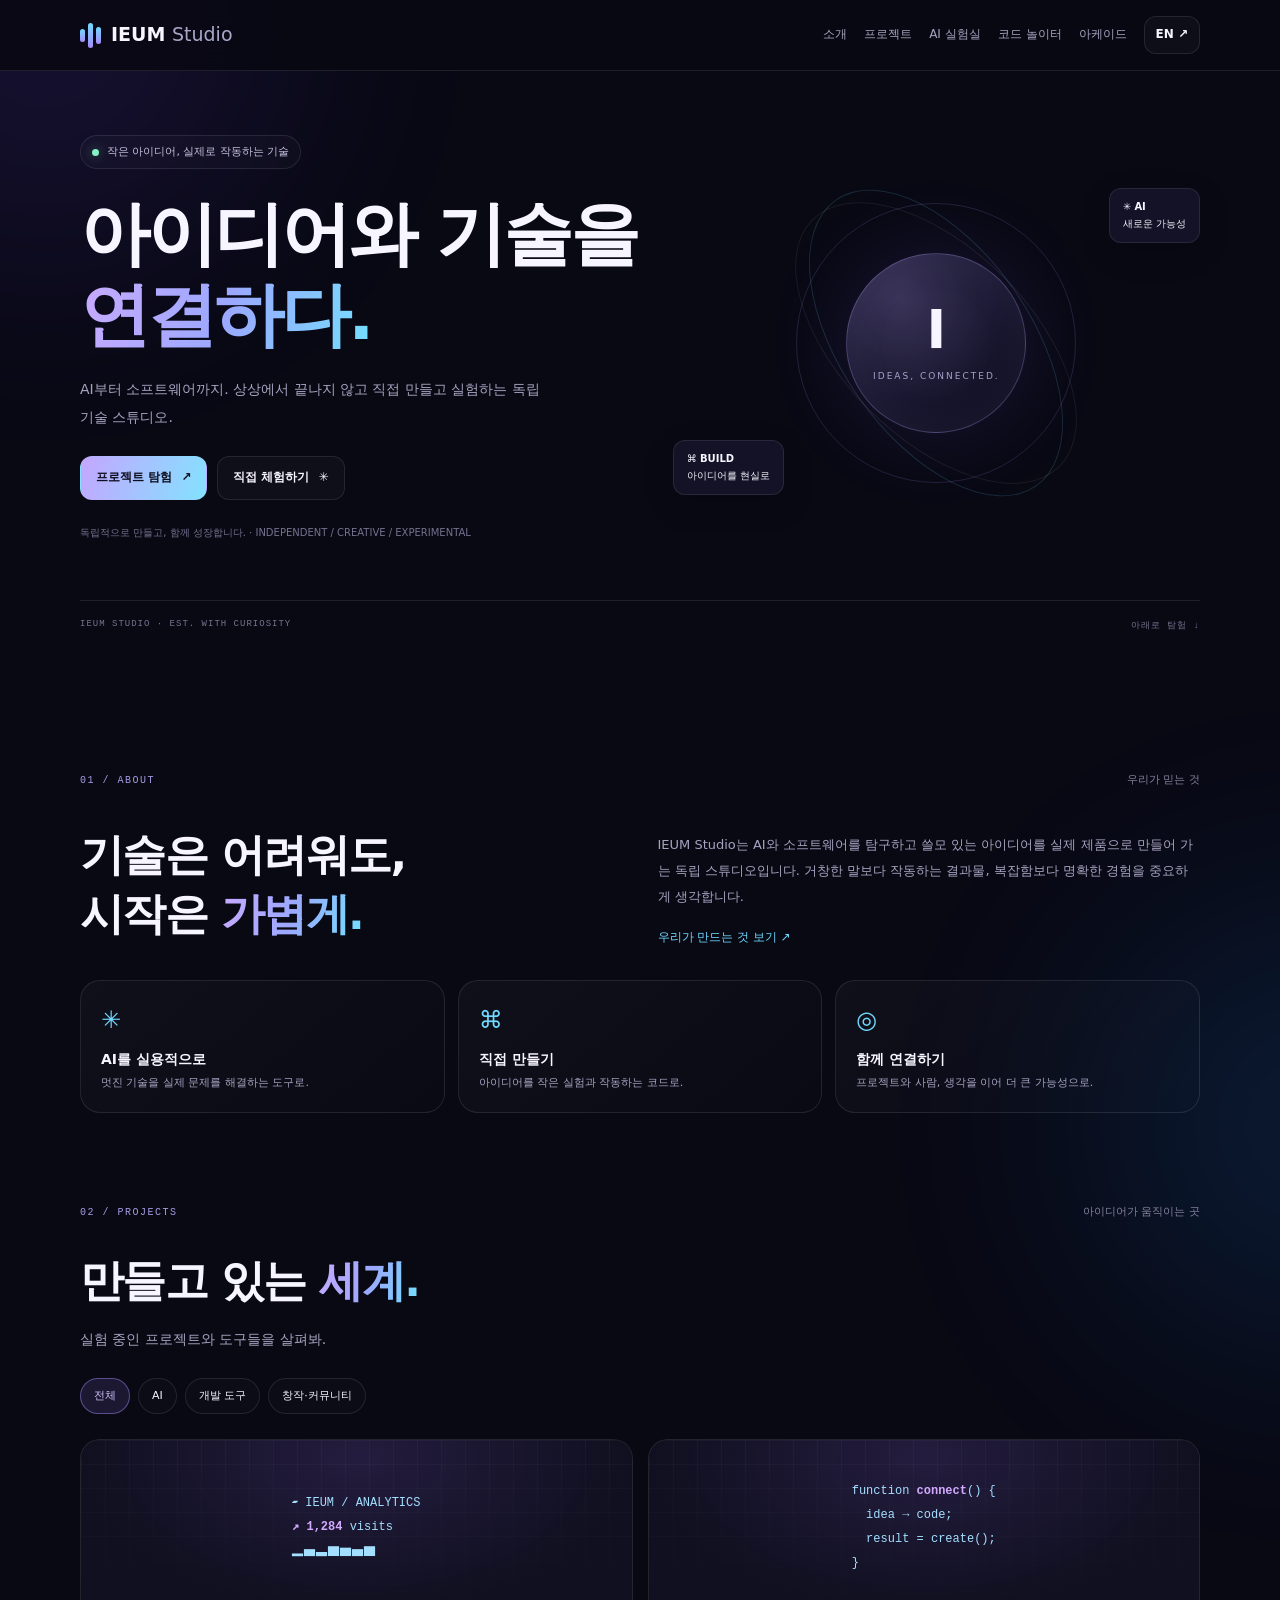
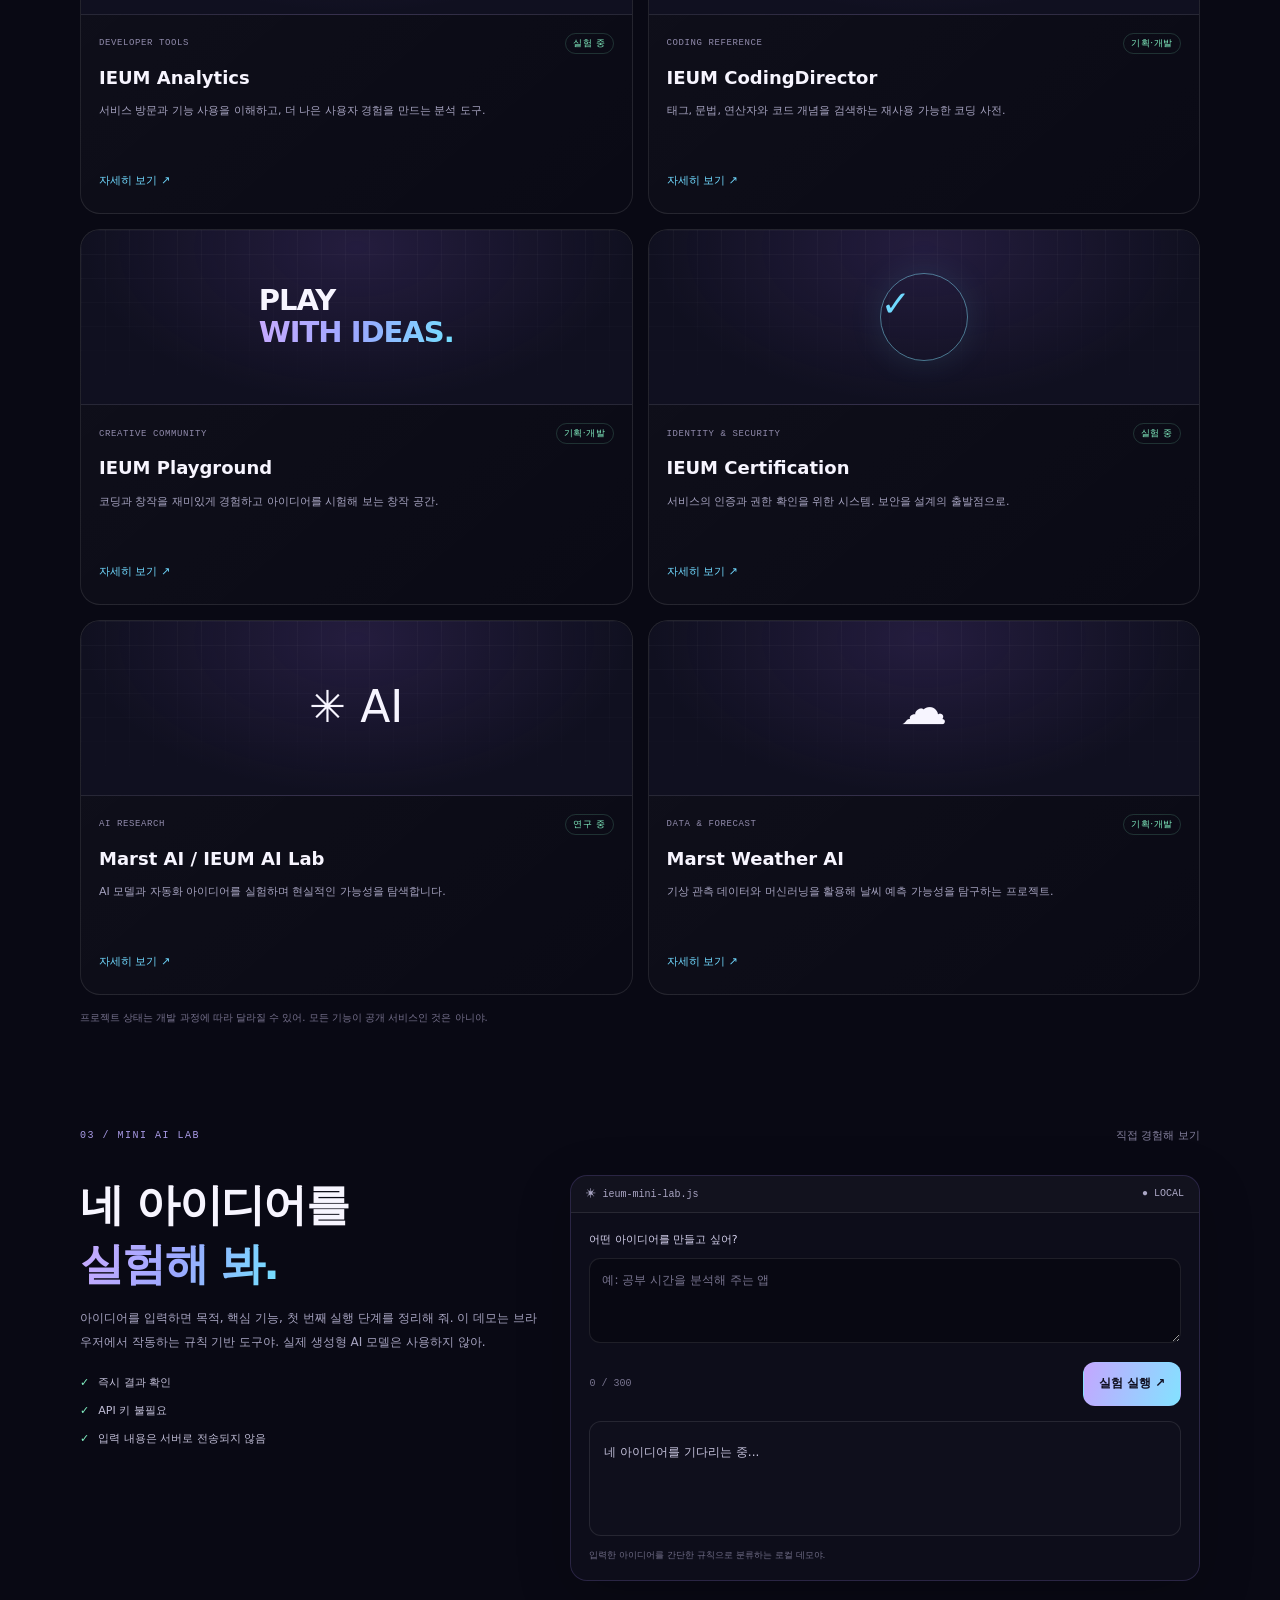
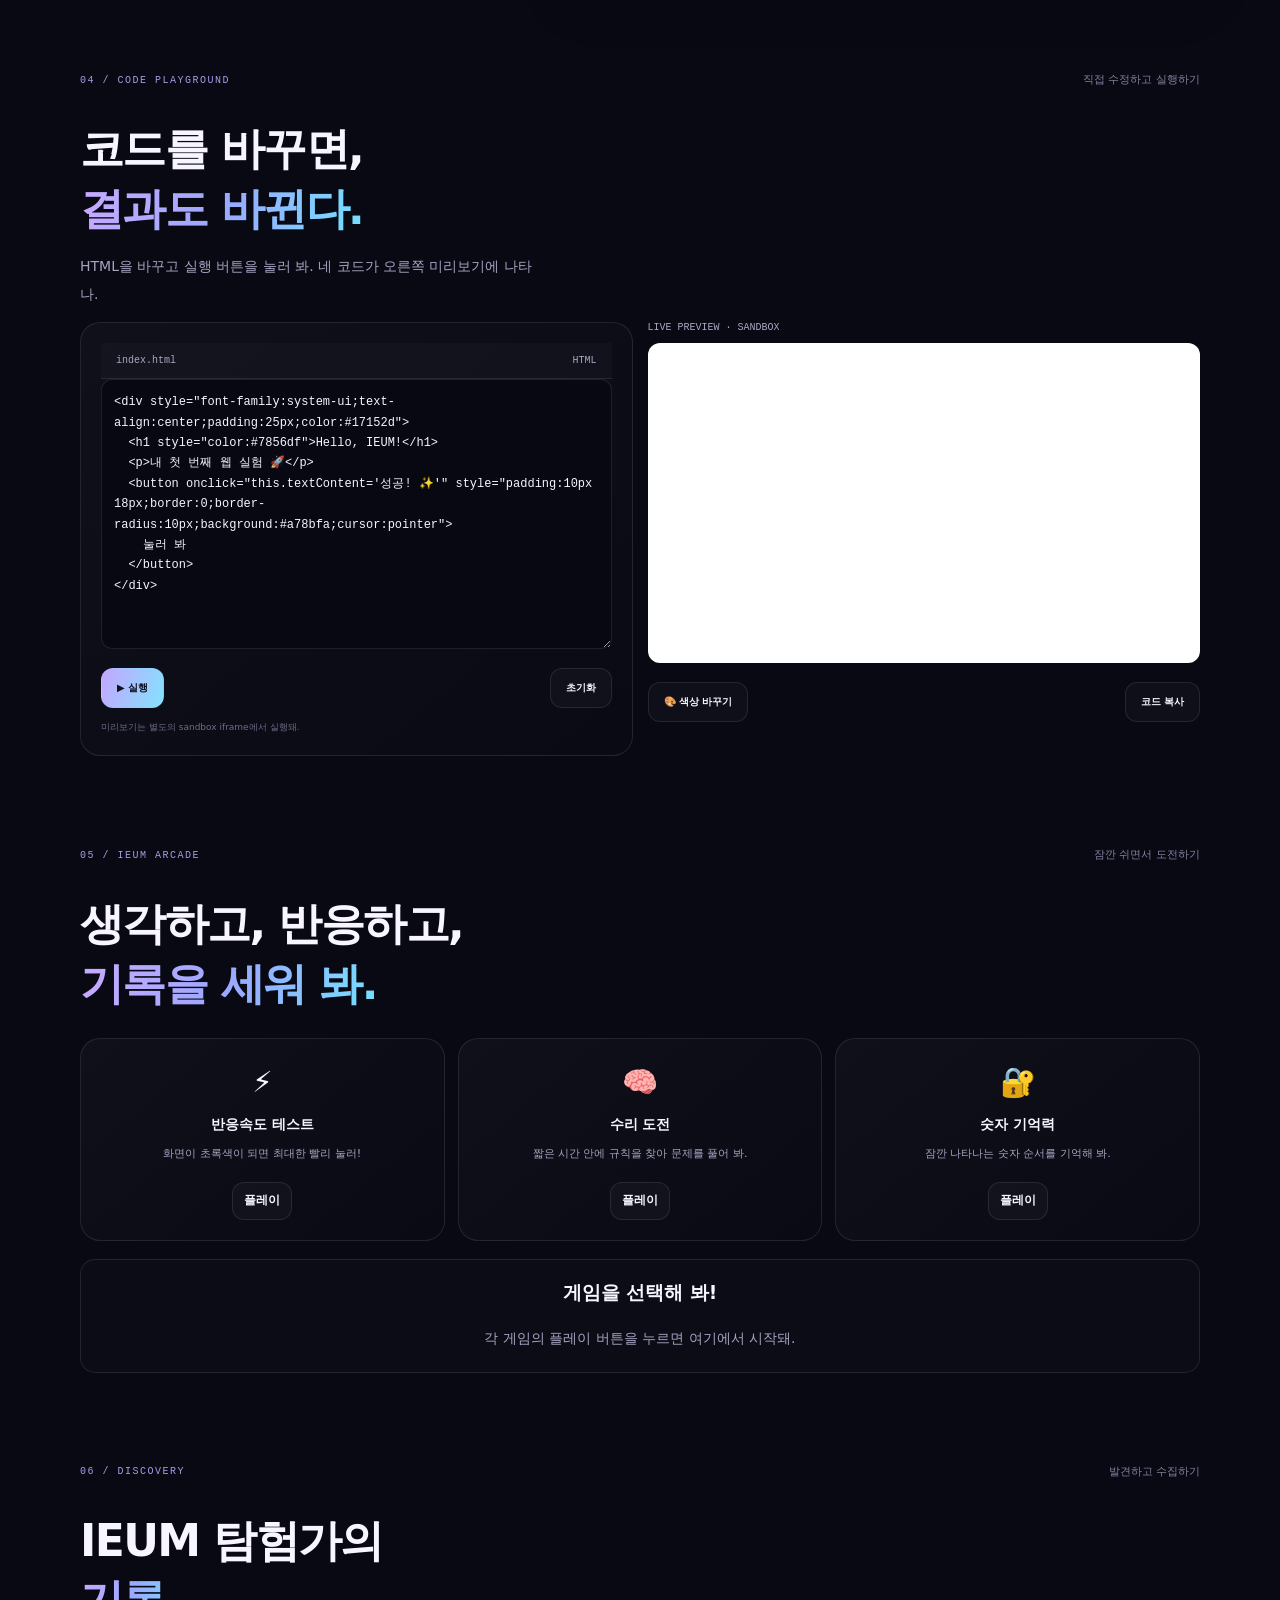
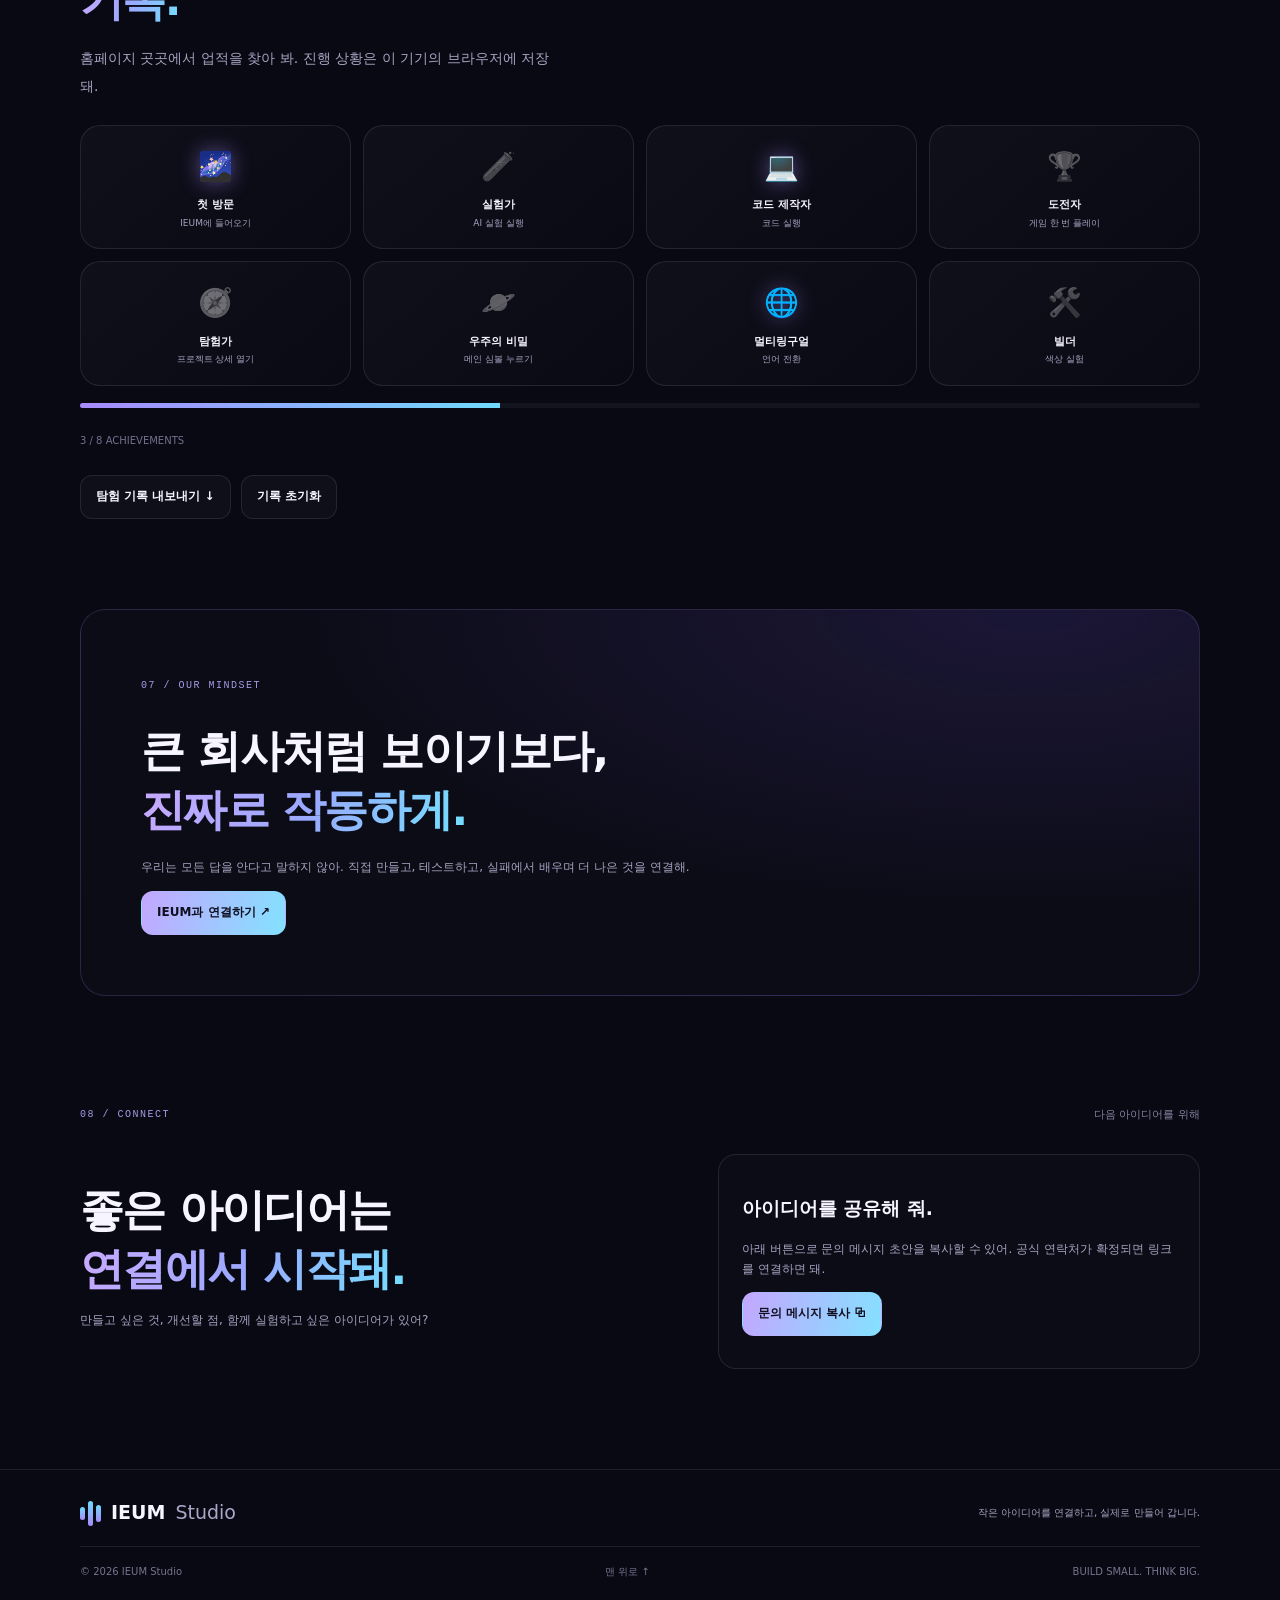
==== index.html @ c69c10d9 "Update greeting from 'Hello' to 'Goodbye'" ====
<!DOCTYPE html>
<html lang="ko">
<head>
<meta charset="UTF-8">
<meta name="viewport" content="width=device-width, initial-scale=1">
<meta name="theme-color" content="#090914">
<meta name="description" content="IEUM Studio — Ideas, Connected. AI, code, experiments and play.">
<title>IEUM Studio — Ideas, Connected.</title>
<style>
:root {
  --bg: #090914;
  --panel: #111122;
  --panel2: #17172b;
  --line: #ffffff18;
  --text: #f7f5ff;
  --muted: #a6a3c0;
  --purple: #a78bfa;
  --blue: #70d9ff;
  --green: #83f2c4;
  --radius: 20px;
}
* { box-sizing: border-box; }
html { scroll-behavior: smooth; scroll-padding-top: 90px; }
body {
  margin: 0; background: var(--bg); color: var(--text);
  font-family: system-ui, -apple-system, "Segoe UI", sans-serif;
  line-height: 1.65; overflow-x: hidden;
}
button, input, textarea, select { font: inherit; }
button, a { -webkit-tap-highlight-color: transparent; }
button { color: inherit; }
a { color: inherit; text-decoration: none; }
button:focus-visible, a:focus-visible, input:focus-visible,
textarea:focus-visible, select:focus-visible {
  outline: 2px solid var(--blue); outline-offset: 3px;
}
::selection { background: #a78bfa66; }
button:disabled { opacity: .5; cursor: not-allowed; }
button, .clickable { cursor: pointer; }
.bg-glow {
  position: fixed; z-index: -2; width: 450px; height: 450px;
  border-radius: 50%; filter: blur(120px); opacity: .13;
  pointer-events: none;
}
.glow-a { top: -200px; left: -180px; background: #7447ff; }
.glow-b { top: 900px; right: -260px; background: #168cff; }
.wrap { width: min(1120px, calc(100% - 36px)); margin: auto; }
header {
  position: sticky; top: 0; z-index: 50;
  background: #090914eF; backdrop-filter: blur(18px);
  border-bottom: 1px solid var(--line);
}
.nav {
  min-height: 70px; display: flex; align-items: center;
  justify-content: space-between; gap: 15px;
}
.brand { display: flex; align-items: center; gap: 10px; font-weight: 850; font-size: 19px; }
.brand em { color: #aaa6c8; font-style: normal; font-weight: 500; }
.logo {
  display: flex; align-items: center; gap: 3px; height: 26px;
}
.logo i {
  display: block; width: 5px; border-radius: 9px;
  background: linear-gradient(var(--blue), var(--purple));
}
.logo i:nth-child(1) { height: 13px; }
.logo i:nth-child(2) { height: 25px; }
.logo i:nth-child(3) { height: 17px; }
.navlinks { display: flex; align-items: center; gap: 17px; }
.navlinks a { color: var(--muted); font-size: 12px; }
.navlinks a:hover { color: var(--blue); }
.btn {
  display: inline-flex; align-items: center; justify-content: center;
  gap: 9px; border: 1px solid var(--line); border-radius: 12px;
  padding: 11px 15px; background: #ffffff07; color: var(--text);
  font-size: 12px; font-weight: 750; transition: .2s;
}
.btn:hover { transform: translateY(-2px); border-color: #a78bfa77; }
.btn.primary {
  color: #100f20; background: linear-gradient(110deg, #c4a6ff, #83e2ff);
  border-color: transparent;
}
.btn.small { padding: 8px 11px; }
#langBtn { white-space: nowrap; }
.menu-btn { display: none; }
.hero {
  min-height: 610px; display: grid;
  grid-template-columns: 1.05fr .95fr; align-items: center;
  gap: 10px; padding-top: 45px; padding-bottom: 30px;
}
.pill {
  display: inline-flex; align-items: center; gap: 8px;
  border: 1px solid var(--line); background: #ffffff05;
  padding: 7px 11px; border-radius: 99px;
  color: #c5c1df; font-size: 11px;
}
.dot { width: 7px; height: 7px; background: var(--green); border-radius: 50%; box-shadow: 0 0 12px #83f2c477; }
h1 { font-size: clamp(40px, 6vw, 70px); line-height: 1.15; letter-spacing: -3px; margin: 25px 0 20px; }
.grad {
  background: linear-gradient(105deg, #c8aaff, #9ba8ff, #73e0ff);
  color: #bca5ff; -webkit-background-clip: text;
  background-clip: text; -webkit-text-fill-color: transparent;
}
.sub { color: var(--muted); font-size: 14px; line-height: 2; max-width: 470px; }
.actions { display: flex; flex-wrap: wrap; gap: 10px; margin-top: 25px; }
.tiny { color: #74718f; font-size: 10px; margin-top: 25px; }
.universe { height: 400px; position: relative; display: grid; place-items: center; }
.orbit {
  position: absolute; width: 280px; height: 280px;
  border: 1px solid #a78bfa2c; border-radius: 50%;
  animation: spin 25s linear infinite;
}
.orbit.o2 { width: 350px; height: 190px; transform: rotate(55deg); border-color: #70d9ff29; animation-duration: 32s; }
.orbit.o3 { width: 190px; height: 350px; transform: rotate(-45deg); border-color: #ffffff13; animation-duration: 38s; }
.core {
  position: relative; display: grid; place-items: center; text-align: center;
  width: 180px; height: 180px; border-radius: 50%;
  border: 1px solid #b6a1ff4d;
  background: radial-gradient(circle at 30% 25%, #b39cff4b, #16152c 60%, #090914);
  box-shadow: 0 0 85px #8d69ff21, inset 0 0 40px #b9a8ff15;
  animation: float 5s ease-in-out infinite; cursor: pointer;
}
.core strong { display: block; font-size: 53px; line-height: 1.15; }
.core small { color: #a8a2ca; font-size: 9px; letter-spacing: 2px; }
.float {
  position: absolute; padding: 10px 13px; background: #151429e8;
  border: 1px solid var(--line); border-radius: 12px;
  box-shadow: 0 10px 30px #0003; font-size: 10px;
}
.f1 { top: 45px; right: 0; }
.f2 { bottom: 48px; left: 0; }
.hero-foot {
  grid-column: 1/-1; display: flex; justify-content: space-between;
  gap: 12px; border-top: 1px solid var(--line); padding-top: 18px;
  color: #77738f; font: 9px monospace; letter-spacing: 1px;
}
section { padding-top: 90px; }
.section-head {
  display: flex; justify-content: space-between; gap: 15px;
  align-items: center; margin-bottom: 30px;
}
.index { font: 10px monospace; letter-spacing: 1.5px; color: #a89ae5; }
.kicker { color: #85819f; font-size: 11px; }
h2 { font-size: clamp(29px, 4vw, 44px); line-height: 1.35; letter-spacing: -1.6px; margin: 0; }
h3 { line-height: 1.35; }
.about-grid { display: grid; grid-template-columns: 1fr 1fr; gap: 35px; align-items: center; }
.about-grid p { color: var(--muted); font-size: 13px; line-height: 2; }
.principles { display: grid; grid-template-columns: repeat(3,1fr); gap: 13px; margin-top: 30px; }
.card {
  border: 1px solid var(--line); border-radius: var(--radius);
  background: linear-gradient(140deg, #ffffff08, #ffffff02);
  padding: 20px; min-width: 0;
}
.card:hover { border-color: #a78bfa42; }
.principle .symbol { font-size: 24px; color: var(--blue); }
.principle h3 { font-size: 14px; margin: 10px 0 5px; }
.principle p { color: var(--muted); font-size: 11px; margin: 0; }
.filterbar { display: flex; flex-wrap: wrap; gap: 8px; margin: 25px 0; }
.filter {
  border: 1px solid var(--line); background: #ffffff04;
  border-radius: 99px; padding: 8px 13px; font-size: 11px;
}
.filter.active { background: #a78bfa20; border-color: #a78bfa75; color: #d2c4ff; }
.projects { display: grid; grid-template-columns: repeat(2, minmax(0,1fr)); gap: 15px; }
.project { overflow: hidden; padding: 0; }
.art {
  height: 175px; position: relative; overflow: hidden;
  display: grid; place-items: center;
  background: radial-gradient(ellipse at 50% 10%, #6746a53a, transparent 70%), #101020;
  border-bottom: 1px solid var(--line);
}
.art::before {
  content: ""; position: absolute; inset: 0;
  background-image: linear-gradient(#ffffff08 1px, transparent 1px), linear-gradient(90deg, #ffffff08 1px, transparent 1px);
  background-size: 24px 24px; mask-image: linear-gradient(to bottom, black, transparent);
}
.art-icon { font-size: 65px; position: relative; color: #c7b4ff; text-shadow: 0 0 35px #a78bfa77; }
.art-code { font: 12px monospace; line-height: 2; color: #a4dfff; position: relative; }
.art-code b { color: #d2aaff; }
.art-play { font-size: 29px; font-weight: 900; line-height: 1.1; letter-spacing: -1px; }
.art-cert { width: 88px; height: 88px; border: 1px solid #85e7ff7a; border-radius: 50%; box-shadow: 0 0 35px #70d9ff1c; }
.art-cert span { font-size: 36px; color: var(--blue); }
.art-ai { font-size: 44px; }
.art-weather { font-size: 47px; }
.project-info { padding: 18px; }
.project-meta { display: flex; align-items: center; justify-content: space-between; gap: 8px; color: #918bac; font: 9px monospace; letter-spacing: .6px; }
.status { color: var(--green); border: 1px solid #83f2c42b; border-radius: 99px; padding: 3px 7px; font: 9px system-ui; white-space: nowrap; }
.project h3 { margin: 12px 0 7px; font-size: 18px; }
.project p { min-height: 54px; color: var(--muted); font-size: 11px; line-height: 1.9; }
.project button { border: 0; background: none; padding: 5px 0; color: var(--blue); font-size: 11px; }
.disclaimer { color: #76718d; font-size: 10px; margin-top: 15px; }
.lab-layout { display: grid; grid-template-columns: .85fr 1.15fr; gap: 25px; align-items: start; }
.lab-copy > p { color: var(--muted); font-size: 12px; line-height: 2; }
.feature-list { display: grid; gap: 10px; margin-top: 20px; color: #c1bed7; font-size: 11px; }
.feature-list span::before { content: "✓"; color: var(--green); margin-right: 9px; }
.console { overflow: hidden; border: 1px solid #a78bfa30; border-radius: 17px; background: #0d0d1a; box-shadow: 0 15px 55px #0003; }
.console-head { display: flex; justify-content: space-between; align-items: center; gap: 10px; padding: 12px 15px; background: #ffffff05; border-bottom: 1px solid var(--line); font: 10px monospace; color: #aaa6c4; }
.console-body { padding: 18px; }
label { display: block; font-size: 11px; margin-bottom: 9px; color: #d4d0ec; }
textarea, input, select {
  width: 100%; background: #080812; border: 1px solid var(--line);
  border-radius: 11px; color: var(--text); padding: 12px;
  font-size: 12px; resize: vertical;
}
textarea::placeholder, input::placeholder { color: #77738e; }
.console-controls { display: flex; align-items: center; justify-content: space-between; gap: 10px; margin-top: 10px; }
.count { color: #77738e; font: 10px monospace; }
.output {
  margin-top: 15px; border: 1px solid var(--line);
  border-radius: 12px; background: #ffffff03; padding: 14px;
  min-height: 115px; font-size: 12px; overflow-wrap: anywhere;
}
.output h4 { margin: 0 0 7px; color: var(--blue); }
.output p { margin: 7px 0; color: #c5c2dc; }
.output ul { padding-left: 18px; color: #c5c2dc; }
.output li { margin: 4px 0; }
.note { color: #6f6c86; font-size: 9px; margin: 12px 0 0; }
.playground { display: grid; grid-template-columns: 1fr 1fr; gap: 15px; }
.editor textarea { min-height: 270px; font: 12px/1.7 ui-monospace, monospace; tab-size: 2; }
.preview-wrap { min-width: 0; }
.preview-head { color: #aaa6c4; font: 10px monospace; margin-bottom: 10px; }
#preview { width: 100%; height: 320px; background: white; border: 1px solid var(--line); border-radius: 12px; }
.editor-tools { display: flex; justify-content: space-between; gap: 8px; flex-wrap: wrap; margin-top: 10px; }
.editor-tools .btn { font-size: 10px; }
.game-grid { display: grid; grid-template-columns: repeat(3,1fr); gap: 13px; }
.game { text-align: center; }
.game .game-icon { font-size: 29px; }
.game h3 { font-size: 14px; margin: 8px 0; }
.game p { color: var(--muted); font-size: 11px; }
.game button { margin-top: 8px; }
.game-stage {
  margin-top: 18px; padding: 20px; border: 1px solid var(--line);
  background: #ffffff04; border-radius: 15px; text-align: center;
}
.game-stage h3 { margin-top: 0; }
#reactionTarget { min-height: 90px; width: 100%; border: 1px solid var(--line); border-radius: 12px; background: #17172b; font-weight: 800; }
#reactionTarget.ready { background: #83f2c4; color: #071b17; }
#reactionTarget.go { background: #ef7097; color: white; }
.stats { display: flex; justify-content: center; gap: 20px; color: var(--muted); font-size: 11px; margin-top: 10px; }
.achievement-grid { display: grid; grid-template-columns: repeat(4,1fr); gap: 12px; }
.achievement { text-align: center; padding: 18px 10px; }
.achievement .badge-icon { font-size: 28px; filter: grayscale(1); opacity: .4; }
.achievement.unlocked .badge-icon { filter: none; opacity: 1; text-shadow: 0 0 20px #a78bfa77; }
.achievement h3 { font-size: 11px; margin: 8px 0 3px; }
.achievement p { font-size: 9px; color: var(--muted); margin: 0; }
.progress-line { height: 5px; background: #ffffff0c; border-radius: 99px; overflow: hidden; margin-top: 17px; }
.progress-fill { height: 100%; width: 0; background: linear-gradient(90deg, var(--purple), var(--blue)); transition: width .3s; }
.manifesto { padding-bottom: 20px; }
.manifesto-box {
  position: relative; overflow: hidden; padding: clamp(25px, 6vw, 60px);
  border: 1px solid #a78bfa32; border-radius: 25px;
  background: radial-gradient(ellipse at 85% 0%, #7957ff22, transparent 55%), #ffffff04;
}
.manifesto-box h2 { margin: 25px 0 15px; }
.manifesto-box p { max-width: 600px; color: var(--muted); font-size: 12px; line-height: 2; }
.contact-layout { display: grid; grid-template-columns: 1fr .8fr; gap: 35px; align-items: center; }
.contact-layout > div > p { color: var(--muted); font-size: 12px; }
.contact-card { border: 1px solid var(--line); border-radius: 18px; padding: 23px; background: #ffffff04; }
.contact-card p { color: var(--muted); font-size: 11px; }
#copyStatus { display: block; color: var(--green); font-size: 10px; margin-top: 9px; }
footer { margin-top: 100px; border-top: 1px solid var(--line); padding: 25px 0 20px; }
.footer-top { display: flex; justify-content: space-between; align-items: center; gap: 20px; }
.footer-top p { color: var(--muted); font-size: 10px; }
.footer-bottom { display: flex; justify-content: space-between; gap: 12px; padding-top: 17px; margin-top: 15px; border-top: 1px solid var(--line); color: #77738e; font-size: 10px; }
.toast {
  position: fixed; z-index: 100; bottom: 20px; left: 50%;
  transform: translate(-50%, 20px); opacity: 0; pointer-events: none;
  border: 1px solid #a78bfa55; border-radius: 12px;
  padding: 12px 17px; background: #17152a; box-shadow: 0 8px 30px #0006;
  font-size: 12px; transition: .25s; max-width: calc(100% - 24px);
}
.toast.show { opacity: 1; transform: translate(-50%, 0); }
dialog { width: min(520px, calc(100% - 28px)); background: #121225; color: var(--text); border: 1px solid #a78bfa4a; border-radius: 20px; padding: 25px; }
dialog::backdrop { background: #05050bd9; backdrop-filter: blur(5px); }
.dialog-top { display: flex; justify-content: space-between; align-items: center; }
.dialog-close { border: 1px solid var(--line); border-radius: 9px; background: #ffffff08; width: 34px; height: 34px; font-size: 19px; }
dialog h2 { font-size: 28px; margin: 20px 0 10px; }
dialog p { color: var(--muted); font-size: 12px; }
.noscript { padding: 20px; text-align: center; color: var(--blue); }
@keyframes spin { to { rotate: 360deg; } }
@keyframes float { 0%,100% { translate: 0 0; } 50% { translate: 0 -10px; } }
@media (max-width: 780px) {
  .wrap { width: min(100% - 28px, 600px); }
  .nav { min-height: 64px; flex-wrap: wrap; }
  .menu-btn { display: inline-flex; align-items: center; justify-content: center; width: 40px; height: 40px; border: 1px solid var(--line); border-radius: 10px; background: #ffffff05; }
  .navlinks { display: none; flex-basis: 100%; padding: 0 0 15px; flex-wrap: wrap; }
  .navlinks.open { display: flex; }
  .navlinks a { padding: 7px 0; }
  .hero { grid-template-columns: 1fr; padding-top: 60px; }
  .hero h1 { letter-spacing: -2px; }
  .hero .sub { max-width: 550px; }
  .universe { height: 340px; margin-top: 20px; }
  .orbit { width: 230px; height: 230px; }
  .orbit.o2 { width: 290px; height: 155px; }
  .orbit.o3 { width: 155px; height: 290px; }
  .core { width: 150px; height: 150px; }
  .core strong { font-size: 44px; }
  .float.f1 { right: 2%; top: 28px; }
  .float.f2 { left: 2%; bottom: 24px; }
  section { padding-top: 68px; }
  .about-grid, .lab-layout, .contact-layout { grid-template-columns: 1fr; gap: 15px; }
  .projects { grid-template-columns: 1fr; }
  .principles { grid-template-columns: 1fr; }
  .principle { display: grid; grid-template-columns: 38px 1fr; column-gap: 10px; align-items: center; }
  .principle .symbol { grid-row: 1/3; }
  .principle h3 { margin: 0; }
  .principle p { margin-top: 3px; }
  .playground { grid-template-columns: 1fr; }
  .game-grid { grid-template-columns: 1fr; }
  .game { display: grid; grid-template-columns: 38px 1fr; text-align: left; align-items: center; }
  .game .game-icon { grid-row: 1/4; }
  .game h3, .game p { margin: 2px 0; }
  .game button { justify-self: start; }
  .achievement-grid { grid-template-columns: repeat(2,1fr); }
  .hero-foot { font-size: 8px; }
  .footer-top { align-items: flex-start; flex-direction: column; gap: 5px; }
}
@media (prefers-reduced-motion: reduce) {
  *, *::before, *::after { animation-duration: .01ms !important; animation-iteration-count: 1 !important; scroll-behavior: auto !important; transition-duration: .01ms !important; }
}
</style>
</head>
<body>
<div class="bg-glow glow-a"></div>
<div class="bg-glow glow-b"></div>

<header>
  <div class="wrap nav">
    <a href="#home" class="brand" aria-label="IEUM Studio Home">
      <span class="logo"><i></i><i></i><i></i></span>
      <span>IEUM <em>Studio</em></span>
    </a>
    <button class="menu-btn" id="menuBtn" aria-label="메뉴 열기" aria-expanded="false">☰</button>
    <nav class="navlinks" id="navlinks" aria-label="주 메뉴">
      <a href="#about" data-t="navAbout">소개</a>
      <a href="#projects" data-t="navProjects">프로젝트</a>
      <a href="#lab" data-t="navLab">AI 실험실</a>
      <a href="#code" data-t="navCode">코드 놀이터</a>
      <a href="#arcade" data-t="navArcade">아케이드</a>
      <button class="btn small" id="langBtn">EN ↗</button>
    </nav>
  </div>
</header>

<main>
  <section class="hero wrap" id="home">
    <div>
      <div class="pill"><span class="dot"></span><span data-t="eyebrow">작은 아이디어, 실제로 작동하는 기술</span></div>
      <h1 data-t="heroTitle">아이디어와 기술을<br><span class="grad">연결하다.</span></h1>
      <p class="sub" data-t="heroText">AI부터 소프트웨어까지. 상상에서 끝나지 않고 직접 만들고 실험하는 독립 기술 스튜디오.</p>
      <div class="actions">
        <a class="btn primary" href="#projects"><span data-t="explore">프로젝트 탐험</span> ↗</a>
        <a class="btn" href="#lab"><span data-t="tryLab">직접 체험하기</span> ✳</a>
      </div>
      <p class="tiny" data-t="heroTiny">독립적으로 만들고, 함께 성장합니다. · INDEPENDENT / CREATIVE / EXPERIMENTAL</p>
    </div>
    <div class="universe" aria-label="인터랙티브 IEUM 심볼">
      <div class="orbit"></div><div class="orbit o2"></div><div class="orbit o3"></div>
      <button class="core" id="coreButton" aria-label="IEUM 심볼을 눌러 비밀 발견">
        <span><strong>I</strong><small>IDEAS, CONNECTED.</small></span>
      </button>
      <div class="float f1">✳ <b>AI</b><br><span data-t="floatAI">새로운 가능성</span></div>
      <div class="float f2">⌘ <b>BUILD</b><br><span data-t="floatBuild">아이디어를 현실로</span></div>
    </div>
    <div class="hero-foot"><span>IEUM STUDIO · EST. WITH CURIOSITY</span><a href="#about" data-t="scroll">아래로 탐험 ↓</a></div>
  </section>

  <section class="wrap" id="about">
    <div class="section-head"><span class="index">01 / ABOUT</span><span class="kicker" data-t="aboutKicker">우리가 믿는 것</span></div>
    <div class="about-grid">
      <h2 data-t="aboutTitle">기술은 어려워도,<br>시작은 <span class="grad">가볍게.</span></h2>
      <div>
        <p data-t="aboutText">IEUM Studio는 AI와 소프트웨어를 탐구하고 쓸모 있는 아이디어를 실제 제품으로 만들어 가는 독립 스튜디오입니다. 거창한 말보다 작동하는 결과물, 복잡함보다 명확한 경험을 중요하게 생각합니다.</p>
        <a href="#projects" style="color:var(--blue);font-size:12px" data-t="aboutLink">우리가 만드는 것 보기 ↗</a>
      </div>
    </div>
    <div class="principles">
      <article class="card principle"><span class="symbol">✳</span><h3 data-t="p1Title">AI를 실용적으로</h3><p data-t="p1Text">멋진 기술을 실제 문제를 해결하는 도구로.</p></article>
      <article class="card principle"><span class="symbol">⌘</span><h3 data-t="p2Title">직접 만들기</h3><p data-t="p2Text">아이디어를 작은 실험과 작동하는 코드로.</p></article>
      <article class="card principle"><span class="symbol">◎</span><h3 data-t="p3Title">함께 연결하기</h3><p data-t="p3Text">프로젝트와 사람, 생각을 이어 더 큰 가능성으로.</p></article>
    </div>
  </section>

  <section class="wrap" id="projects">
    <div class="section-head"><span class="index">02 / PROJECTS</span><span class="kicker" data-t="projectsKicker">아이디어가 움직이는 곳</span></div>
    <h2 data-t="projectsTitle">만들고 있는 <span class="grad">세계.</span></h2>
    <p class="sub" data-t="projectsText">실험 중인 프로젝트와 도구들을 살펴봐.</p>
    <div class="filterbar" role="group" aria-label="프로젝트 필터">
      <button class="filter active" data-filter="all" data-t="all">전체</button>
      <button class="filter" data-filter="ai">AI</button>
      <button class="filter" data-filter="tools" data-t="tools">개발 도구</button>
      <button class="filter" data-filter="creative" data-t="creative">창작·커뮤니티</button>
    </div>
    <div class="projects" id="projectGrid">
      <article class="card project" data-category="tools">
        <div class="art"><div class="art-code">▰ IEUM / ANALYTICS<br><b>↗ 1,284</b> visits<br>▂▅▃▇▆▅▇</div></div>
        <div class="project-info"><div class="project-meta"><span>DEVELOPER TOOLS</span><span class="status" data-t="experiment">실험 중</span></div><h3>IEUM Analytics</h3><p data-t="analyticsText">서비스 방문과 기능 사용을 이해하고, 더 나은 사용자 경험을 만드는 분석 도구.</p><button data-project="analytics" data-t="details">자세히 보기 ↗</button></div>
      </article>
      <article class="card project" data-category="tools">
        <div class="art"><div class="art-code">function <b>connect</b>() {<br>&nbsp; idea → code;<br>&nbsp; result = create();<br>}</div></div>
        <div class="project-info"><div class="project-meta"><span>CODING REFERENCE</span><span class="status" data-t="planning">기획·개발</span></div><h3>IEUM CodingDirector</h3><p data-t="codingText">태그, 문법, 연산자와 코드 개념을 검색하는 재사용 가능한 코딩 사전.</p><button data-project="coding" data-t="details">자세히 보기 ↗</button></div>
      </article>
      <article class="card project" data-category="creative">
        <div class="art"><div class="art-play">PLAY<br><span class="grad">WITH IDEAS.</span></div></div>
        <div class="project-info"><div class="project-meta"><span>CREATIVE COMMUNITY</span><span class="status" data-t="planning">기획·개발</span></div><h3>IEUM Playground</h3><p data-t="playText">코딩과 창작을 재미있게 경험하고 아이디어를 시험해 보는 창작 공간.</p><button data-project="play" data-t="details">자세히 보기 ↗</button></div>
      </article>
      <article class="card project" data-category="tools">
        <div class="art"><div class="art-cert"><span>✓</span></div></div>
        <div class="project-info"><div class="project-meta"><span>IDENTITY & SECURITY</span><span class="status" data-t="experiment">실험 중</span></div><h3>IEUM Certification</h3><p data-t="certText">서비스의 인증과 권한 확인을 위한 시스템. 보안을 설계의 출발점으로.</p><button data-project="cert" data-t="details">자세히 보기 ↗</button></div>
      </article>
      <article class="card project" data-category="ai">
        <div class="art"><div class="art-ai">✳ AI</div></div>
        <div class="project-info"><div class="project-meta"><span>AI RESEARCH</span><span class="status" data-t="research">연구 중</span></div><h3>Marst AI / IEUM AI Lab</h3><p data-t="aiText">AI 모델과 자동화 아이디어를 실험하며 현실적인 가능성을 탐색합니다.</p><button data-project="ai" data-t="details">자세히 보기 ↗</button></div>
      </article>
      <article class="card project" data-category="ai">
        <div class="art"><div class="art-weather">☁</div></div>
        <div class="project-info"><div class="project-meta"><span>DATA & FORECAST</span><span class="status" data-t="planning">기획·개발</span></div><h3>Marst Weather AI</h3><p data-t="weatherText">기상 관측 데이터와 머신러닝을 활용해 날씨 예측 가능성을 탐구하는 프로젝트.</p><button data-project="weather" data-t="details">자세히 보기 ↗</button></div>
      </article>
    </div>
    <p class="disclaimer" data-t="disclaimer">프로젝트 상태는 개발 과정에 따라 달라질 수 있어. 모든 기능이 공개 서비스인 것은 아니야.</p>
  </section>

  <section class="wrap" id="lab">
    <div class="section-head"><span class="index">03 / MINI AI LAB</span><span class="kicker" data-t="labKicker">직접 경험해 보기</span></div>
    <div class="lab-layout">
      <div class="lab-copy">
        <h2 data-t="labTitle">네 아이디어를<br><span class="grad">실험해 봐.</span></h2>
        <p data-t="labText">아이디어를 입력하면 목적, 핵심 기능, 첫 번째 실행 단계를 정리해 줘. 이 데모는 브라우저에서 작동하는 규칙 기반 도구야. 실제 생성형 AI 모델은 사용하지 않아.</p>
        <div class="feature-list"><span data-t="feature1">즉시 결과 확인</span><span data-t="feature2">API 키 불필요</span><span data-t="feature3">입력 내용은 서버로 전송되지 않음</span></div>
      </div>
      <div class="console">
        <div class="console-head"><span>✳ ieum-mini-lab.js</span><span>● LOCAL</span></div>
        <div class="console-body">
          <label for="idea" data-t="ideaLabel">어떤 아이디어를 만들고 싶어?</label>
          <textarea id="idea" rows="3" maxlength="300" placeholder="예: 공부 시간을 분석해 주는 앱"></textarea>
          <div class="console-controls"><span class="count" id="charCount">0 / 300</span><button class="btn primary" id="runIdea" data-t="run">실험 실행 ↗</button></div>
          <div class="output" id="ideaOutput" aria-live="polite"><p data-t="outputPlaceholder">네 아이디어를 기다리는 중...</p></div>
          <p class="note" data-t="demoNote">입력한 아이디어를 간단한 규칙으로 분류하는 로컬 데모야.</p>
        </div>
      </div>
    </div>
  </section>

  <section class="wrap" id="code">
    <div class="section-head"><span class="index">04 / CODE PLAYGROUND</span><span class="kicker" data-t="codeKicker">직접 수정하고 실행하기</span></div>
    <h2 data-t="codeTitle">코드를 바꾸면,<br><span class="grad">결과도 바뀐다.</span></h2>
    <p class="sub" data-t="codeText">HTML을 바꾸고 실행 버튼을 눌러 봐. 네 코드가 오른쪽 미리보기에 나타나.</p>
    <div class="playground">
      <div class="card editor">
        <div class="console-head"><span>index.html</span><span>HTML</span></div>
        <textarea id="codeInput" spellcheck="false" aria-label="HTML 편집기"><div style="font-family:system-ui;text-align:center;padding:25px;color:#17152d">
  <h1 style="color:#7856df">Hello, IEUM!</h1>
  <p>내 첫 번째 웹 실험 🚀</p>
  <button onclick="this.textContent='성공! ✨'" style="padding:10px 18px;border:0;border-radius:10px;background:#a78bfa;cursor:pointer">
    눌러 봐
  </button>
</div></textarea>
        <div class="editor-tools"><button class="btn primary" id="runCode" data-t="runCode">▶ 실행</button><button class="btn" id="resetCode" data-t="resetCode">초기화</button></div>
        <p class="note" data-t="codeSafe">미리보기는 별도의 sandbox iframe에서 실행돼.</p>
      </div>
      <div class="preview-wrap">
        <div class="preview-head">LIVE PREVIEW · SANDBOX</div>
        <iframe id="preview" title="코드 실행 미리보기" sandbox="allow-scripts" referrerpolicy="no-referrer"></iframe>
        <div class="editor-tools"><button class="btn" id="randomColor" data-t="randomColor">🎨 색상 바꾸기</button><button class="btn" id="copyCode" data-t="copyCode">코드 복사</button></div>
      </div>
    </div>
  </section>

  <section class="wrap" id="arcade">
    <div class="section-head"><span class="index">05 / IEUM ARCADE</span><span class="kicker" data-t="arcadeKicker">잠깐 쉬면서 도전하기</span></div>
    <h2 data-t="arcadeTitle">생각하고, 반응하고,<br><span class="grad">기록을 세워 봐.</span></h2>
    <div class="game-grid" style="margin-top:25px">
      <article class="card game"><div class="game-icon">⚡</div><h3 data-t="reactionTitle">반응속도 테스트</h3><p data-t="reactionText">화면이 초록색이 되면 최대한 빨리 눌러!</p><button class="btn small" data-game="reaction" data-t="play">플레이</button></article>
      <article class="card game"><div class="game-icon">🧠</div><h3 data-t="mathTitle">수리 도전</h3><p data-t="mathText">짧은 시간 안에 규칙을 찾아 문제를 풀어 봐.</p><button class="btn small" data-game="math" data-t="play">플레이</button></article>
      <article class="card game"><div class="game-icon">🔐</div><h3 data-t="memoryTitle">숫자 기억력</h3><p data-t="memoryText">잠깐 나타나는 숫자 순서를 기억해 봐.</p><button class="btn small" data-game="memory" data-t="play">플레이</button></article>
    </div>
    <div class="game-stage" id="gameStage" aria-live="polite"><h3 data-t="chooseGame">게임을 선택해 봐!</h3><p class="sub" style="margin:0 auto" data-t="chooseGameText">각 게임의 플레이 버튼을 누르면 여기에서 시작돼.</p></div>
  </section>

  <section class="wrap" id="discover">
    <div class="section-head"><span class="index">06 / DISCOVERY</span><span class="kicker" data-t="discoveryKicker">발견하고 수집하기</span></div>
    <h2 data-t="discoveryTitle">IEUM 탐험가의<br><span class="grad">기록.</span></h2>
    <p class="sub" data-t="discoveryText">홈페이지 곳곳에서 업적을 찾아 봐. 진행 상황은 이 기기의 브라우저에 저장돼.</p>
    <div class="achievement-grid" id="achievementGrid" style="margin-top:25px">
      <article class="card achievement" data-achievement="welcome"><div class="badge-icon">🌌</div><h3 data-t="aWelcome">첫 방문</h3><p data-t="aWelcomeText">IEUM에 들어오기</p></article>
      <article class="card achievement" data-achievement="lab"><div class="badge-icon">🧪</div><h3 data-t="aLab">실험가</h3><p data-t="aLabText">AI 실험 실행</p></article>
      <article class="card achievement" data-achievement="coder"><div class="badge-icon">💻</div><h3 data-t="aCoder">코드 제작자</h3><p data-t="aCoderText">코드 실행</p></article>
      <article class="card achievement" data-achievement="gamer"><div class="badge-icon">🏆</div><h3 data-t="aGamer">도전자</h3><p data-t="aGamerText">게임 한 번 플레이</p></article>
      <article class="card achievement" data-achievement="explorer"><div class="badge-icon">🧭</div><h3 data-t="aExplorer">탐험가</h3><p data-t="aExplorerText">프로젝트 상세 열기</p></article>
      <article class="card achievement" data-achievement="secret"><div class="badge-icon">🪐</div><h3 data-t="aSecret">우주의 비밀</h3><p data-t="aSecretText">메인 심볼 누르기</p></article>
      <article class="card achievement" data-achievement="polyglot"><div class="badge-icon">🌐</div><h3 data-t="aPolyglot">멀티링구얼</h3><p data-t="aPolyglotText">언어 전환</p></article>
      <article class="card achievement" data-achievement="builder"><div class="badge-icon">🛠️</div><h3 data-t="aBuilder">빌더</h3><p data-t="aBuilderText">색상 실험</p></article>
    </div>
    <div class="progress-line"><div class="progress-fill" id="achievementProgress"></div></div>
    <p id="achievementCount" class="tiny">0 / 8 ACHIEVEMENTS</p>
    <div class="actions"><button class="btn" id="exportProgress" data-t="export">탐험 기록 내보내기 ↓</button><button class="btn" id="resetProgress" data-t="resetProgress">기록 초기화</button></div>
  </section>

  <section class="wrap manifesto">
    <div class="manifesto-box">
      <span class="index">07 / OUR MINDSET</span>
      <h2 data-t="manifestoTitle">큰 회사처럼 보이기보다,<br><span class="grad">진짜로 작동하게.</span></h2>
      <p data-t="manifestoText">우리는 모든 답을 안다고 말하지 않아. 직접 만들고, 테스트하고, 실패에서 배우며 더 나은 것을 연결해.</p>
      <a class="btn primary" href="#contact" data-t="manifestoCta">IEUM과 연결하기 ↗</a>
    </div>
  </section>

  <section class="wrap" id="contact">
    <div class="section-head"><span class="index">08 / CONNECT</span><span class="kicker" data-t="contactKicker">다음 아이디어를 위해</span></div>
    <div class="contact-layout">
      <div><h2 data-t="contactTitle">좋은 아이디어는<br><span class="grad">연결에서 시작돼.</span></h2><p data-t="contactText">만들고 싶은 것, 개선할 점, 함께 실험하고 싶은 아이디어가 있어?</p></div>
      <div class="contact-card"><h3 data-t="contactCardTitle">아이디어를 공유해 줘.</h3><p data-t="contactCardText">아래 버튼으로 문의 메시지 초안을 복사할 수 있어. 공식 연락처가 확정되면 링크를 연결하면 돼.</p><button class="btn primary" id="copyContact" data-t="copyContact">문의 메시지 복사 ⧉</button><span id="copyStatus" aria-live="polite"></span></div>
    </div>
  </section>
</main>

<footer>
  <div class="wrap">
    <div class="footer-top"><a href="#home" class="brand"><span class="logo"><i></i><i></i><i></i></span>IEUM <em>Studio</em></a><p data-t="footerText">작은 아이디어를 연결하고, 실제로 만들어 갑니다.</p></div>
    <div class="footer-bottom"><span>© <span id="year"></span> IEUM Studio</span><a href="#home" data-t="backTop">맨 위로 ↑</a><span>BUILD SMALL. THINK BIG.</span></div>
  </div>
</footer>

<dialog id="projectDialog">
  <div class="dialog-top"><span class="index">IEUM / PROJECT</span><button class="dialog-close" id="closeDialog" aria-label="닫기">×</button></div>
  <h2 id="dialogTitle">Project</h2><p id="dialogText"></p><div id="dialogDetails"></div>
  <button class="btn" id="dialogDone" data-t="close">닫기</button>
</dialog>
<div class="toast" id="toast" role="status" aria-live="polite"></div>
<noscript><p class="noscript">이 홈페이지의 인터랙션을 사용하려면 JavaScript를 켜 줘.</p></noscript>

<script>
"use strict";

const $ = (s, root = document) => root.querySelector(s);
const $$ = (s, root = document) => [...root.querySelectorAll(s)];

const translations = {
  ko: {
    navAbout:"소개",navProjects:"프로젝트",navLab:"AI 실험실",navCode:"코드 놀이터",navArcade:"아케이드",
    eyebrow:"작은 아이디어, 실제로 작동하는 기술",heroTitle:'아이디어와 기술을<br><span class="grad">연결하다.</span>',
    heroText:"AI부터 소프트웨어까지. 상상에서 끝나지 않고 직접 만들고 실험하는 독립 기술 스튜디오.",
    explore:"프로젝트 탐험",tryLab:"직접 체험하기",heroTiny:"독립적으로 만들고, 함께 성장합니다. · INDEPENDENT / CREATIVE / EXPERIMENTAL",
    floatAI:"새로운 가능성",floatBuild:"아이디어를 현실로",scroll:"아래로 탐험 ↓",
    aboutKicker:"우리가 믿는 것",aboutTitle:'기술은 어려워도,<br>시작은 <span class="grad">가볍게.</span>',
    aboutText:"IEUM Studio는 AI와 소프트웨어를 탐구하고 쓸모 있는 아이디어를 실제 제품으로 만들어 가는 독립 스튜디오입니다. 거창한 말보다 작동하는 결과물, 복잡함보다 명확한 경험을 중요하게 생각합니다.",
    aboutLink:"우리가 만드는 것 보기 ↗",p1Title:"AI를 실용적으로",p1Text:"멋진 기술을 실제 문제를 해결하는 도구로.",
    p2Title:"직접 만들기",p2Text:"아이디어를 작은 실험과 작동하는 코드로.",p3Title:"함께 연결하기",p3Text:"프로젝트와 사람, 생각을 이어 더 큰 가능성으로.",
    projectsKicker:"아이디어가 움직이는 곳",projectsTitle:'만들고 있는 <span class="grad">세계.</span>',
    projectsText:"실험 중인 프로젝트와 도구들을 살펴봐.",all:"전체",tools:"개발 도구",creative:"창작·커뮤니티",
    experiment:"실험 중",planning:"기획·개발",research:"연구 중",details:"자세히 보기 ↗",
    analyticsText:"서비스 방문과 기능 사용을 이해하고, 더 나은 사용자 경험을 만드는 분석 도구.",
    codingText:"태그, 문법, 연산자와 코드 개념을 검색하는 재사용 가능한 코딩 사전.",
    playText:"코딩과 창작을 재미있게 경험하고 아이디어를 시험해 보는 창작 공간.",
    certText:"서비스의 인증과 권한 확인을 위한 시스템. 보안을 설계의 출발점으로.",
    aiText:"AI 모델과 자동화 아이디어를 실험하며 현실적인 가능성을 탐색합니다.",
    weatherText:"기상 관측 데이터와 머신러닝을 활용해 날씨 예측 가능성을 탐구하는 프로젝트.",
    disclaimer:"프로젝트 상태는 개발 과정에 따라 달라질 수 있어. 모든 기능이 공개 서비스인 것은 아니야.",
    labKicker:"직접 경험해 보기",labTitle:'네 아이디어를<br><span class="grad">실험해 봐.</span>',
    labText:"아이디어를 입력하면 목적, 핵심 기능, 첫 번째 실행 단계를 정리해 줘. 이 데모는 브라우저에서 작동하는 규칙 기반 도구야. 실제 생성형 AI 모델은 사용하지 않아.",
    feature1:"즉시 결과 확인",feature2:"API 키 불필요",feature3:"입력 내용은 서버로 전송되지 않음",
    ideaLabel:"어떤 아이디어를 만들고 싶어?",run:"실험 실행 ↗",outputPlaceholder:"네 아이디어를 기다리는 중...",
    demoNote:"입력한 아이디어를 간단한 규칙으로 분류하는 로컬 데모야.",
    codeKicker:"직접 수정하고 실행하기",codeTitle:'코드를 바꾸면,<br><span class="grad">결과도 바뀐다.</span>',
    codeText:"HTML을 바꾸고 실행 버튼을 눌러 봐. 네 코드가 오른쪽 미리보기에 나타나.",
    runCode:"▶ 실행",resetCode:"초기화",codeSafe:"미리보기는 별도의 sandbox iframe에서 실행돼.",randomColor:"🎨 색상 바꾸기",copyCode:"코드 복사",
    arcadeKicker:"잠깐 쉬면서 도전하기",arcadeTitle:'생각하고, 반응하고,<br><span class="grad">기록을 세워 봐.</span>',
    reactionTitle:"반응속도 테스트",reactionText:"화면이 초록색이 되면 최대한 빨리 눌러!",
    mathTitle:"수리 도전",mathText:"짧은 시간 안에 규칙을 찾아 문제를 풀어 봐.",
    memoryTitle:"숫자 기억력",memoryText:"잠깐 나타나는 숫자 순서를 기억해 봐.",play:"플레이",
    chooseGame:"게임을 선택해 봐!",chooseGameText:"각 게임의 플레이 버튼을 누르면 여기에서 시작돼.",
    discoveryKicker:"발견하고 수집하기",discoveryTitle:'IEUM 탐험가의<br><span class="grad">기록.</span>',
    discoveryText:"홈페이지 곳곳에서 업적을 찾아 봐. 진행 상황은 이 기기의 브라우저에 저장돼.",
    aWelcome:"첫 방문",aWelcomeText:"IEUM에 들어오기",aLab:"실험가",aLabText:"AI 실험 실행",
    aCoder:"코드 제작자",aCoderText:"코드 실행",aGamer:"도전자",aGamerText:"게임 한 번 플레이",
    aExplorer:"탐험가",aExplorerText:"프로젝트 상세 열기",aSecret:"우주의 비밀",aSecretText:"메인 심볼 누르기",
    aPolyglot:"멀티링구얼",aPolyglotText:"언어 전환",aBuilder:"빌더",aBuilderText:"색상 실험",
    export:"탐험 기록 내보내기 ↓",resetProgress:"기록 초기화",
    manifestoTitle:'큰 회사처럼 보이기보다,<br><span class="grad">진짜로 작동하게.</span>',
    manifestoText:"우리는 모든 답을 안다고 말하지 않아. 직접 만들고, 테스트하고, 실패에서 배우며 더 나은 것을 연결해.",
    manifestoCta:"IEUM과 연결하기 ↗",contactKicker:"다음 아이디어를 위해",
    contactTitle:'좋은 아이디어는<br><span class="grad">연결에서 시작돼.</span>',
    contactText:"만들고 싶은 것, 개선할 점, 함께 실험하고 싶은 아이디어가 있어?",
    contactCardTitle:"아이디어를 공유해 줘.",contactCardText:"아래 버튼으로 문의 메시지 초안을 복사할 수 있어. 공식 연락처가 확정되면 링크를 연결하면 돼.",
    copyContact:"문의 메시지 복사 ⧉",footerText:"작은 아이디어를 연결하고, 실제로 만들어 갑니다.",backTop:"맨 위로 ↑",close:"닫기"
  },
  en: {
    navAbout:"About",navProjects:"Projects",navLab:"AI Lab",navCode:"Code Playground",navArcade:"Arcade",
    eyebrow:"Small ideas. Real, working technology.",heroTitle:'Connecting ideas<br><span class="grad">and technology.</span>',
    heroText:"From AI to software. An independent studio that builds, tests, and explores instead of stopping at imagination.",
    explore:"Explore projects",tryLab:"Try an experiment",heroTiny:"Build independently. Grow together. · INDEPENDENT / CREATIVE / EXPERIMENTAL",
    floatAI:"New possibilities",floatBuild:"Ideas into reality",scroll:"Explore below ↓",
    aboutKicker:"What we believe",aboutTitle:'Technology can be complex.<br><span class="grad">Starting should be easy.</span>',
    aboutText:"IEUM Studio is an independent studio exploring AI and software and turning useful ideas into real products. We value working results over grand claims, and clear experiences over unnecessary complexity.",
    aboutLink:"See what we build ↗",p1Title:"Practical AI",p1Text:"Turn impressive technology into useful tools.",
    p2Title:"Build directly",p2Text:"Turn ideas into small experiments and working code.",p3Title:"Connect together",p3Text:"Connect projects, people, and ideas to unlock possibilities.",
    projectsKicker:"Where ideas move",projectsTitle:'A world we are <span class="grad">building.</span>',
    projectsText:"Explore projects and tools in development.",all:"All",tools:"Developer tools",creative:"Creative & community",
    experiment:"Experiment",planning:"In development",research:"Research",details:"Explore details ↗",
    analyticsText:"An analytics tool for understanding visits and feature usage to improve user experiences.",
    codingText:"A reusable coding dictionary for tags, syntax, operators, and programming concepts.",
    playText:"A creative space for exploring code, creating things, and testing new ideas.",
    certText:"A system for authentication and permissions, designed with security as a starting point.",
    aiText:"Experiments with AI models and automation to explore practical possibilities.",
    weatherText:"Exploring weather prediction with observation data and machine learning.",
    disclaimer:"Project statuses may change during development. Not every feature is a publicly available service.",
    labKicker:"Try it yourself",labTitle:'Put your idea<br><span class="grad">to the test.</span>',
    labText:"Enter an idea to get a purpose, key features, and a first step. This is a rule-based browser demo, not a real generative AI model.",
    feature1:"Instant results",feature2:"No API key needed",feature3:"Input stays in your browser",
    ideaLabel:"What would you like to build?",run:"Run experiment ↗",outputPlaceholder:"Waiting for your idea...",
    demoNote:"A local demo that categorizes your idea using simple rules.",
    codeKicker:"Edit and run it yourself",codeTitle:'Change the code.<br><span class="grad">Change the result.</span>',
    codeText:"Edit the HTML and press Run. Your result will appear in the preview.",
    runCode:"▶ Run",resetCode:"Reset",codeSafe:"The preview runs in a sandboxed iframe.",randomColor:"🎨 Change colors",copyCode:"Copy code",
    arcadeKicker:"Take a break and play",arcadeTitle:'Think, react,<br><span class="grad">beat your record.</span>',
    reactionTitle:"Reaction test",reactionText:"Tap as fast as you can when the screen turns green!",
    mathTitle:"Math challenge",mathText:"Find the pattern and solve the problem.",
    memoryTitle:"Number memory",memoryText:"Remember the sequence of numbers.",play:"Play",
    chooseGame:"Choose a game!",chooseGameText:"Select Play on any game to begin here.",
    discoveryKicker:"Discover and collect",discoveryTitle:'An IEUM explorer’s<br><span class="grad">journal.</span>',
    discoveryText:"Find achievements around the site. Your progress is stored in this browser.",
    aWelcome:"First visit",aWelcomeText:"Enter IEUM",aLab:"Experimenter",aLabText:"Run an AI experiment",
    aCoder:"Code builder",aCoderText:"Run your code",aGamer:"Challenger",aGamerText:"Play a game",
    aExplorer:"Explorer",aExplorerText:"Open project details",aSecret:"Cosmic secret",aSecretText:"Tap the main symbol",
    aPolyglot:"Multilingual",aPolyglotText:"Switch language",aBuilder:"Builder",aBuilderText:"Try a color experiment",
    export:"Export progress ↓",resetProgress:"Reset progress",
    manifestoTitle:'Don’t just look like a big company.<br><span class="grad">Make things really work.</span>',
    manifestoText:"We do not claim to have every answer. We build, test, learn from failures, and connect ideas into something better.",
    manifestoCta:"Connect with IEUM ↗",contactKicker:"For the next idea",
    contactTitle:'Great ideas start<br><span class="grad">with connection.</span>',
    contactText:"Have something to build, improve, or experiment with?",
    contactCardTitle:"Share your idea.",contactCardText:"Copy a draft message below. Add an official contact link when one is available.",
    copyContact:"Copy inquiry message ⧉",footerText:"Connecting small ideas and turning them into real things.",backTop:"Back to top ↑",close:"Close"
  }
};

const projectInfo = {
  analytics: {
    ko:["IEUM Analytics","방문과 기능 사용을 이해하기 위한 분석 도구.","계획 기능: 이벤트 기록, 기능별 사용량, 기본 통계, 허용된 도메인 확인. 실제 운영 데이터가 연결되어 있지 않다면 화면의 수치는 예시로만 표시해야 해."],
    en:["IEUM Analytics","An analytics tool for understanding visits and feature usage.","Planned: event tracking, feature usage, basic statistics, and allowed-domain checks. Without connected production data, displayed figures should be treated as examples."]
  },
  coding: {
    ko:["IEUM CodingDirector","프로그래밍 개념을 한곳에서 찾는 코딩 사전.","계획 기능: 키워드 검색, 언어별 문법, 코드 예시, 공통 JSON 데이터. 다른 IEUM 프로젝트에서 재사용할 수 있게 설계할 수 있어."],
    en:["IEUM CodingDirector","A coding dictionary for programming concepts.","Planned: keyword search, language syntax, code examples, and reusable shared JSON data."]
  },
  play: {
    ko:["IEUM Playground","코딩과 창작을 경험하는 실험 공간.","계획 기능: 미니게임, 코딩 미션, 창작 도구, 업적 시스템."],
    en:["IEUM Playground","A creative space to experiment with code.","Planned: mini-games, coding missions, creative tools, and achievements."]
  },
  cert: {
    ko:["IEUM Certification","인증과 권한 확인을 위한 보안 중심 시스템.","계획 기능: 서버에서 토큰 검증, 접근 권한 확인, 감사 기록. 중요한 인증 정보는 브라우저에 비밀로 저장할 수 없어."],
    en:["IEUM Certification","A security-focused system for authentication and authorization.","Planned: server-side token validation, access checks, and audit logs. Secrets must not be stored in frontend code."]
  },
  ai: {
    ko:["Marst AI / IEUM AI Lab","AI 모델과 자동화 기술을 직접 연구하는 공간.","연구 방향: 데이터 처리, 작은 모델 실험, 추론 성능 개선, 안전한 API 연결. 이 홈페이지의 미니 실험은 실제 AI 모델과 별개야."],
    en:["Marst AI / IEUM AI Lab","A space to explore AI models and automation.","Research areas: data processing, small model experiments, inference optimization, and secure API integration. The mini lab here is separate from a real AI model."]
  },
  weather: {
    ko:["Marst Weather AI","관측 데이터와 머신러닝을 활용한 날씨 예측 실험.","연구 방향: 기상 관측 데이터 수집, 특징 분석, 모델 평가. 실시간 예보를 제공하는 서비스는 별도로 연결해야 해."],
    en:["Marst Weather AI","A weather prediction experiment using observations and machine learning.","Research areas: weather data collection, feature analysis, and model evaluation. A live forecast service requires a separate data connection."]
  }
};

const STORAGE_KEY = "ieum-studio-progress-v1";
const defaults = {
  achievements: ["welcome"],
  score: 0,
  bestReaction: null,
  gamesPlayed: 0,
  language: "ko"
};

let progress = loadProgress();
let lang = progress.language === "en" ? "en" : "ko";
let toastTimer;
let reactionTimer = null;
let reactionStart = 0;
let reactionState = "idle";
let memorySequence = "";
let memoryTimer = null;

function loadProgress() {
  try {
    const saved = JSON.parse(localStorage.getItem(STORAGE_KEY) || "{}");
    return {
      ...defaults,
      ...saved,
      achievements: Array.isArray(saved.achievements)
        ? saved.achievements.filter(x => typeof x === "string")
        : ["welcome"]
    };
  } catch {
    return { ...defaults, achievements: ["welcome"] };
  }
}

function saveProgress() {
  try {
    localStorage.setItem(STORAGE_KEY, JSON.stringify(progress));
  } catch {
    toast(lang === "ko" ? "브라우저 저장 공간을 사용할 수 없어." : "Browser storage is unavailable.");
  }
}

function unlock(id) {
  if (!progress.achievements.includes(id)) {
    progress.achievements.push(id);
    saveProgress();
    renderAchievements();
    toast((lang === "ko" ? "업적 획득! " : "Achievement unlocked! ") + achievementName(id));
  }
}

function achievementName(id) {
  const map = {
    welcome:["첫 방문","First visit"], lab:["실험가","Experimenter"],
    coder:["코드 제작자","Code builder"], gamer:["도전자","Challenger"],
    explorer:["탐험가","Explorer"], secret:["우주의 비밀","Cosmic secret"],
    polyglot:["멀티링구얼","Multilingual"], builder:["빌더","Builder"]
  };
  return (map[id] || ["업적","Achievement"])[lang === "ko" ? 0 : 1];
}

function renderAchievements() {
  $$(".achievement").forEach(card => {
    const yes = progress.achievements.includes(card.dataset.achievement);
    card.classList.toggle("unlocked", yes);
    card.setAttribute("aria-label", card.querySelector("h3").textContent + (yes ? " ✓" : ""));
  });
  const count = progress.achievements.length;
  $("#achievementProgress").style.width = (count / 8 * 100) + "%";
  $("#achievementCount").textContent = count + " / 8 ACHIEVEMENTS";
}

function toast(message) {
  const el = $("#toast");
  el.textContent = message;
  el.classList.add("show");
  clearTimeout(toastTimer);
  toastTimer = setTimeout(() => el.classList.remove("show"), 2600);
}

function setLanguage(next) {
  lang = next;
  progress.language = next;
  saveProgress();
  document.documentElement.lang = next;
  $$("[data-t]").forEach(el => {
    const key = el.dataset.t;
    if (translations[next][key] !== undefined) el.innerHTML = translations[next][key];
  });
  $("#langBtn").textContent = next === "ko" ? "EN ↗" : "한국어 ↗";
  $("#idea").placeholder = next === "ko" ? "예: 공부 시간을 분석해 주는 앱" : "e.g. An app that analyzes study time";
  $("#charCount").textContent = $("#idea").value.length + " / 300";
  renderAchievements();
  unlock("polyglot");
}

$("#langBtn").addEventListener("click", () => setLanguage(lang === "ko" ? "en" : "ko"));

$("#menuBtn").addEventListener("click", () => {
  const open = $("#navlinks").classList.toggle("open");
  $("#menuBtn").setAttribute("aria-expanded", String(open));
  $("#menuBtn").textContent = open ? "✕" : "☰";
});
$$(".navlinks a").forEach(a => a.addEventListener("click", () => {
  $("#navlinks").classList.remove("open");
  $("#menuBtn").setAttribute("aria-expanded", "false");
  $("#menuBtn").textContent = "☰";
}));

$("#coreButton").addEventListener("click", () => {
  unlock("secret");
  $("#coreButton").animate(
    [{ transform: "scale(1)" }, { transform: "scale(1.13) rotate(8deg)" }, { transform: "scale(1)" }],
    { duration: 450 }
  );
  toast(lang === "ko" ? "우주의 비밀을 발견했어. 계속 탐험해 봐! 🪐" : "You found a cosmic secret. Keep exploring! 🪐");
});

$$(".filter").forEach(button => button.addEventListener("click", () => {
  $$(".filter").forEach(b => b.classList.toggle("active", b === button));
  const filter = button.dataset.filter;
  $$(".project").forEach(card => {
    card.hidden = filter !== "all" && card.dataset.category !== filter;
  });
}));

function openProject(id) {
  const info = projectInfo[id];
  if (!info) return;
  const data = info[lang];
  $("#dialogTitle").textContent = data[0];
  $("#dialogText").textContent = data[1];
  $("#dialogDetails").replaceChildren();
  const p = document.createElement("p");
  p.textContent = data[2];
  $("#dialogDetails").append(p);
  const dialog = $("#projectDialog");
  if (typeof dialog.showModal === "function") dialog.showModal();
  else dialog.setAttribute("open", "");
  unlock("explorer");
}

$$("[data-project]").forEach(button => button.addEventListener("click", () => openProject(button.dataset.project)));
function closeProjectDialog() {
  const dialog = $("#projectDialog");
  if (typeof dialog.close === "function" && dialog.open) dialog.close();
  else dialog.removeAttribute("open");
}
$("#closeDialog").addEventListener("click", closeProjectDialog);
$("#dialogDone").addEventListener("click", closeProjectDialog);
$("#projectDialog").addEventListener("click", event => {
  if (event.target === $("#projectDialog")) closeProjectDialog();
});

$("#idea").addEventListener("input", () => {
  $("#charCount").textContent = $("#idea").value.length + " / 300";
});

function makePlan(text) {
  const idea = text.trim();
  const lower = idea.toLowerCase();
  let type = lang === "ko" ? "일반 서비스" : "General product";
  let features = lang === "ko"
    ? ["사용자가 해결하려는 문제 정의", "핵심 기능 한 가지부터 구현", "실제 사용자에게 테스트"]
    : ["Define the user's problem", "Build one core feature first", "Test with a real user"];

  const categories = [
    { words:["공부","학습","시험","수학","영어","study","learn","exam","math","english"], name:["학습 도구","Learning tool"], f:["목표와 진행 상황 기록","짧은 학습 세션 제공","복습 결과를 시각화"] },
    { words:["게임","game","play","놀이"], name:["게임","Game"], f:["핵심 규칙 한 가지 설계","점수와 난이도 추가","반복 플레이 테스트"] },
    { words:["날씨","기온","비","weather","forecast","rain"], name:["날씨 도구","Weather tool"], f:["관측 데이터 출처 정하기","지역과 시간별 데이터 정리","예측과 실제 결과 비교"] },
    { words:["코딩","코드","웹","사이트","앱","coding","code","website","app","software"], name:["소프트웨어","Software"], f:["사용자 흐름 스케치","작동하는 작은 화면 만들기","오류와 접근성 테스트"] },
    { words:["ai","인공지능","모델","자동화","model","automation"], name:["AI 프로젝트","AI project"], f:["입력과 출력 형식 정의","작은 데이터로 기준선 측정","정확도와 비용 비교"] }
  ];
  const found = categories.find(c => c.words.some(w => lower.includes(w)));
  if (found) {
    type = found.name[lang === "ko" ? 0 : 1];
    features = found.f.map(s => {
      const en = {
        "목표와 진행 상황 기록":"Track goals and progress",
        "짧은 학습 세션 제공":"Offer short learning sessions",
        "복습 결과를 시각화":"Visualize review results",
        "핵심 규칙 한 가지 설계":"Design one core rule",
        "점수와 난이도 추가":"Add score and difficulty",
        "반복 플레이 테스트":"Test repeat play",
        "관측 데이터 출처 정하기":"Choose an observation data source",
        "지역과 시간별 데이터 정리":"Organize data by place and time",
        "예측과 실제 결과 비교":"Compare predictions with observations",
        "사용자 흐름 스케치":"Sketch the user flow",
        "작동하는 작은 화면 만들기":"Build a small working screen",
        "오류와 접근성 테스트":"Test errors and accessibility",
        "입력과 출력 형식 정의":"Define input and output formats",
        "작은 데이터로 기준선 측정":"Measure a baseline with small data",
        "정확도와 비용 비교":"Compare accuracy and cost"
      };
      return lang === "ko" ? s : (en[s] || s);
    });
  }
  const goal = lang === "ko"
    ? `“${idea}”를 위한 ${type} 아이디어`
    : `${type} concept for "${idea}"`;
  const summary = lang === "ko"
    ? "처음부터 크게 만들기보다 검증 가능한 작은 버전으로 시작하는 게 좋아."
    : "Start with a small, testable version instead of building everything at once.";
  return { goal, summary, features };
}

$("#runIdea").addEventListener("click", () => {
  const text = $("#idea").value.trim();
  if (!text) {
    toast(lang === "ko" ? "먼저 아이디어를 입력해 줘!" : "Enter an idea first!");
    $("#idea").focus();
    return;
  }
  const plan = makePlan(text);
  const output = $("#ideaOutput");
  output.replaceChildren();

  const heading = document.createElement("h4");
  heading.textContent = lang === "ko" ? "✳ 실험 결과" : "✳ Experiment result";
  const title = document.createElement("p");
  title.textContent = plan.goal;
  const summary = document.createElement("p");
  summary.textContent = plan.summary;
  const list = document.createElement("ul");
  plan.features.forEach(feature => {
    const li = document.createElement("li");
    li.textContent = feature;
    list.append(li);
  });
  output.append(heading, title, summary, list);
  unlock("lab");
});

const starterCode = $("#codeInput").value;
function runCode() {
  const source = $("#codeInput").value;
  const frame = $("#preview");
  frame.srcdoc = "<!doctype html><html><head><meta charset='utf-8'><meta name='viewport' content='width=device-width,initial-scale=1'></head><body>" + source + "</body></html>";
  unlock("coder");
}
$("#runCode").addEventListener("click", runCode);
$("#resetCode").addEventListener("click", () => {
  $("#codeInput").value = starterCode;
  runCode();
});
$("#randomColor").addEventListener("click", () => {
  const colors = ["#7856df","#168aad","#d9488b","#16845b","#ca7418","#3548b7","#b93e3e"];
  const color = colors[Math.floor(Math.random() * colors.length)];
  $("#codeInput").value = $("#codeInput").value.replace(/color:\s*#[0-9a-f]{3,8}/ig, "color:" + color);
  if (!$("#codeInput").value.includes("color:")) {
    $("#codeInput").value = '<div style="font-family:system-ui;text-align:center;padding:25px;color:' + color + '"><h1>IEUM!</h1><p>Color experiment ✨</p></div>';
  }
  runCode();
  unlock("builder");
});
$("#copyCode").addEventListener("click", async () => {
  try {
    await navigator.clipboard.writeText($("#codeInput").value);
    toast(lang === "ko" ? "코드를 복사했어!" : "Code copied!");
  } catch {
    $("#codeInput").select();
    toast(lang === "ko" ? "코드를 선택했어. 길게 눌러 복사해 줘." : "Code selected. Use Copy to copy it.");
  }
});
runCode();

function finishGame() {
  progress.gamesPlayed = (progress.gamesPlayed || 0) + 1;
  saveProgress();
  unlock("gamer");
}
function setGameStage(title, content) {
  const stage = $("#gameStage");
  stage.replaceChildren();
  const h = document.createElement("h3");
  h.textContent = title;
  stage.append(h, content);
}
function element(tag, text, className) {
  const e = document.createElement(tag);
  if (text !== undefined) e.textContent = text;
  if (className) e.className = className;
  return e;
}

$$("[data-game]").forEach(button => button.addEventListener("click", () => {
  const game = button.dataset.game;
  if (reactionTimer) clearTimeout(reactionTimer);
  if (memoryTimer) clearTimeout(memoryTimer);
  reactionState = "idle";

  if (game === "reaction") {
    const box = element("div");
    const target = element("button", lang === "ko" ? "시작 버튼을 눌러 봐" : "Tap to start");
    target.id = "reactionTarget";
    target.type = "button";
    const stats = element("div", "", "stats");
    const best = progress.bestReaction ? progress.bestReaction + " ms" : "—";
    stats.textContent = (lang === "ko" ? "최고 기록: " : "Best: ") + best;
    box.append(target, stats);
    setGameStage(lang === "ko" ? "⚡ 반응속도 테스트" : "⚡ Reaction test", box);
    target.addEventListener("click", () => {
      if (reactionState === "idle" || reactionState === "done") {
        reactionState = "waiting";
        target.className = "";
        target.textContent = lang === "ko" ? "초록색이 될 때까지 기다려..." : "Wait for green...";
        reactionTimer = setTimeout(() => {
          if (reactionState !== "waiting") return;
          reactionState = "ready";
          reactionStart = performance.now();
          target.className = "ready";
          target.textContent = lang === "ko" ? "지금 눌러!" : "TAP NOW!";
        }, 1400 + Math.random() * 2600);
      } else if (reactionState === "waiting") {
        clearTimeout(reactionTimer);
        reactionState = "done";
        target.className = "go";
        target.textContent = lang === "ko" ? "너무 빨랐어! 다시 눌러." : "Too early! Tap to retry.";
      } else if (reactionState === "ready") {
        const ms = Math.round(performance.now() - reactionStart);
        reactionState = "done";
        target.className = "";
        target.textContent = ms + " ms";
        if (!progress.bestReaction || ms < progress.bestReaction) progress.bestReaction = ms;
        saveProgress();
        stats.textContent = (lang === "ko" ? "이번 기록: " : "Your time: ") + ms + " ms · " + (lang === "ko" ? "최고: " : "Best: ") + progress.bestReaction + " ms";
        finishGame();
      } else {
        reactionState = "idle";
        target.className = "";
        target.textContent = lang === "ko" ? "다시 시작하려면 눌러" : "Tap to start again";
      }
    });
  }

  if (game === "math") {
    const box = element("div");
    const question = element("h2");
    const hint = element("p", lang === "ko" ? "다음 수를 찾아 봐." : "Find the next number.");
    const choices = element("div", "", "actions");
    choices.style.justifyContent = "center";
    const series = [[2,4,8,16,32,64],[3,6,11,18,27,38],[1,1,2,3,5,8]];
    const answers = [64,38,13];
    const idx = Math.floor(Math.random() * series.length);
    const shown = series[idx].slice(0, 5).join(", ") + ", ?";
    question.textContent = shown;
    box.append(question, hint, choices);
    setGameStage(lang === "ko" ? "🧠 수리 도전" : "🧠 Math challenge", box);
    const answer = answers[idx];
    const options = [...new Set([answer, answer + 2, answer - 3, answer + 7])].sort(() => Math.random() - .5);
    options.forEach(n => {
      const b = element("button", String(n), "btn");
      b.addEventListener("click", () => {
        $$(".actions button", box).forEach(x => x.disabled = true);
        hint.textContent = n === answer
          ? (lang === "ko" ? "정답! 규칙을 찾았어. 🎉" : "Correct! You found the pattern. 🎉")
          : (lang === "ko" ? "아쉽다! 정답은 " + answer + "이야." : "Not quite! The answer is " + answer + ".");
        finishGame();
        const again = element("button", lang === "ko" ? "다시 도전" : "Try again", "btn primary");
        again.addEventListener("click", () => button.click());
        box.append(again);
      });
      choices.append(b);
    });
  }

  if (game === "memory") {
    const box = element("div");
    const display = element("h2", "Ready?");
    const input = element("input");
    input.inputMode = "numeric";
    input.maxLength = 8;
    input.placeholder = lang === "ko" ? "숫자를 입력해 줘" : "Enter the number";
    const check = element("button", lang === "ko" ? "확인" : "Check", "btn primary");
    const start = element("button", lang === "ko" ? "숫자 보여주기" : "Show number", "btn");
    const result = element("p", "");
    input.style.marginTop = "10px";
    input.style.maxWidth = "250px";
    input.hidden = true;
    check.hidden = true;
    start.addEventListener("click", () => {
      memorySequence = String(Math.floor(10000 + Math.random() * 89999));
      display.textContent = memorySequence;
      input.hidden = true;
      check.hidden = true;
      start.disabled = true;
      result.textContent = lang === "ko" ? "숫자를 기억해!" : "Memorize it!";
      memoryTimer = setTimeout(() => {
        display.textContent = "•••••";
        input.hidden = false;
        check.hidden = false;
        input.focus();
        start.disabled = false;
        start.textContent = lang === "ko" ? "새 숫자" : "New number";
        result.textContent = "";
      }, 1800);
    });
    check.addEventListener("click", () => {
      const ok = input.value === memorySequence;
      result.textContent = ok
        ? (lang === "ko" ? "정답! 기억력이 좋네! 🎉" : "Correct! Great memory! 🎉")
        : (lang === "ko" ? "다음엔 더 집중해 봐. 정답: " + memorySequence : "Try again. Answer: " + memorySequence);
      finishGame();
    });
    box.append(display, start, document.createElement("br"), input, check, result);
    setGameStage(lang === "ko" ? "🔐 숫자 기억력" : "🔐 Number memory", box);
  }
}));

$("#copyContact").addEventListener("click", async () => {
  const message = lang === "ko"
    ? "안녕하세요, IEUM Studio! 홈페이지를 둘러보다가 아이디어를 공유하고 싶어 연락드립니다.\n\n아이디어/문의 내용:\n"
    : "Hello IEUM Studio! I explored your website and would like to share an idea.\n\nIdea / inquiry:\n";
  try {
    await navigator.clipboard.writeText(message);
    $("#copyStatus").textContent = lang === "ko" ? "문의 초안을 복사했어!" : "Draft copied!";
  } catch {
    const area = document.createElement("textarea");
    area.value = message;
    document.body.append(area);
    area.select();
    const ok = document.execCommand("copy");
    area.remove();
    $("#copyStatus").textContent = ok
      ? (lang === "ko" ? "문의 초안을 복사했어!" : "Draft copied!")
      : (lang === "ko" ? "복사에 실패했어. 다시 시도해 줘." : "Copy failed. Please try again.");
  }
});

$("#exportProgress").addEventListener("click", () => {
  const data = {
    product: "IEUM Studio",
    exportedAt: new Date().toISOString(),
    achievements: progress.achievements,
    score: progress.score,
    bestReaction: progress.bestReaction,
    gamesPlayed: progress.gamesPlayed
  };
  const blob = new Blob([JSON.stringify(data, null, 2)], { type: "application/json" });
  const url = URL.createObjectURL(blob);
  const a = document.createElement("a");
  a.href = url;
  a.download = "ieum-explorer-progress.json";
  a.click();
  URL.revokeObjectURL(url);
  toast(lang === "ko" ? "탐험 기록을 내보냈어!" : "Progress exported!");
});

$("#resetProgress").addEventListener("click", () => {
  const confirmed = confirm(lang === "ko"
    ? "저장된 업적과 기록을 초기화할까?"
    : "Reset all saved achievements and progress?");
  if (!confirmed) return;
  progress = { ...defaults, achievements: ["welcome"], language: lang };
  saveProgress();
  renderAchievements();
  toast(lang === "ko" ? "기록을 초기화했어." : "Progress reset.");
});

$("#year").textContent = new Date().getFullYear();
renderAchievements();
setLanguage(lang);
</script>
</body>
</html>
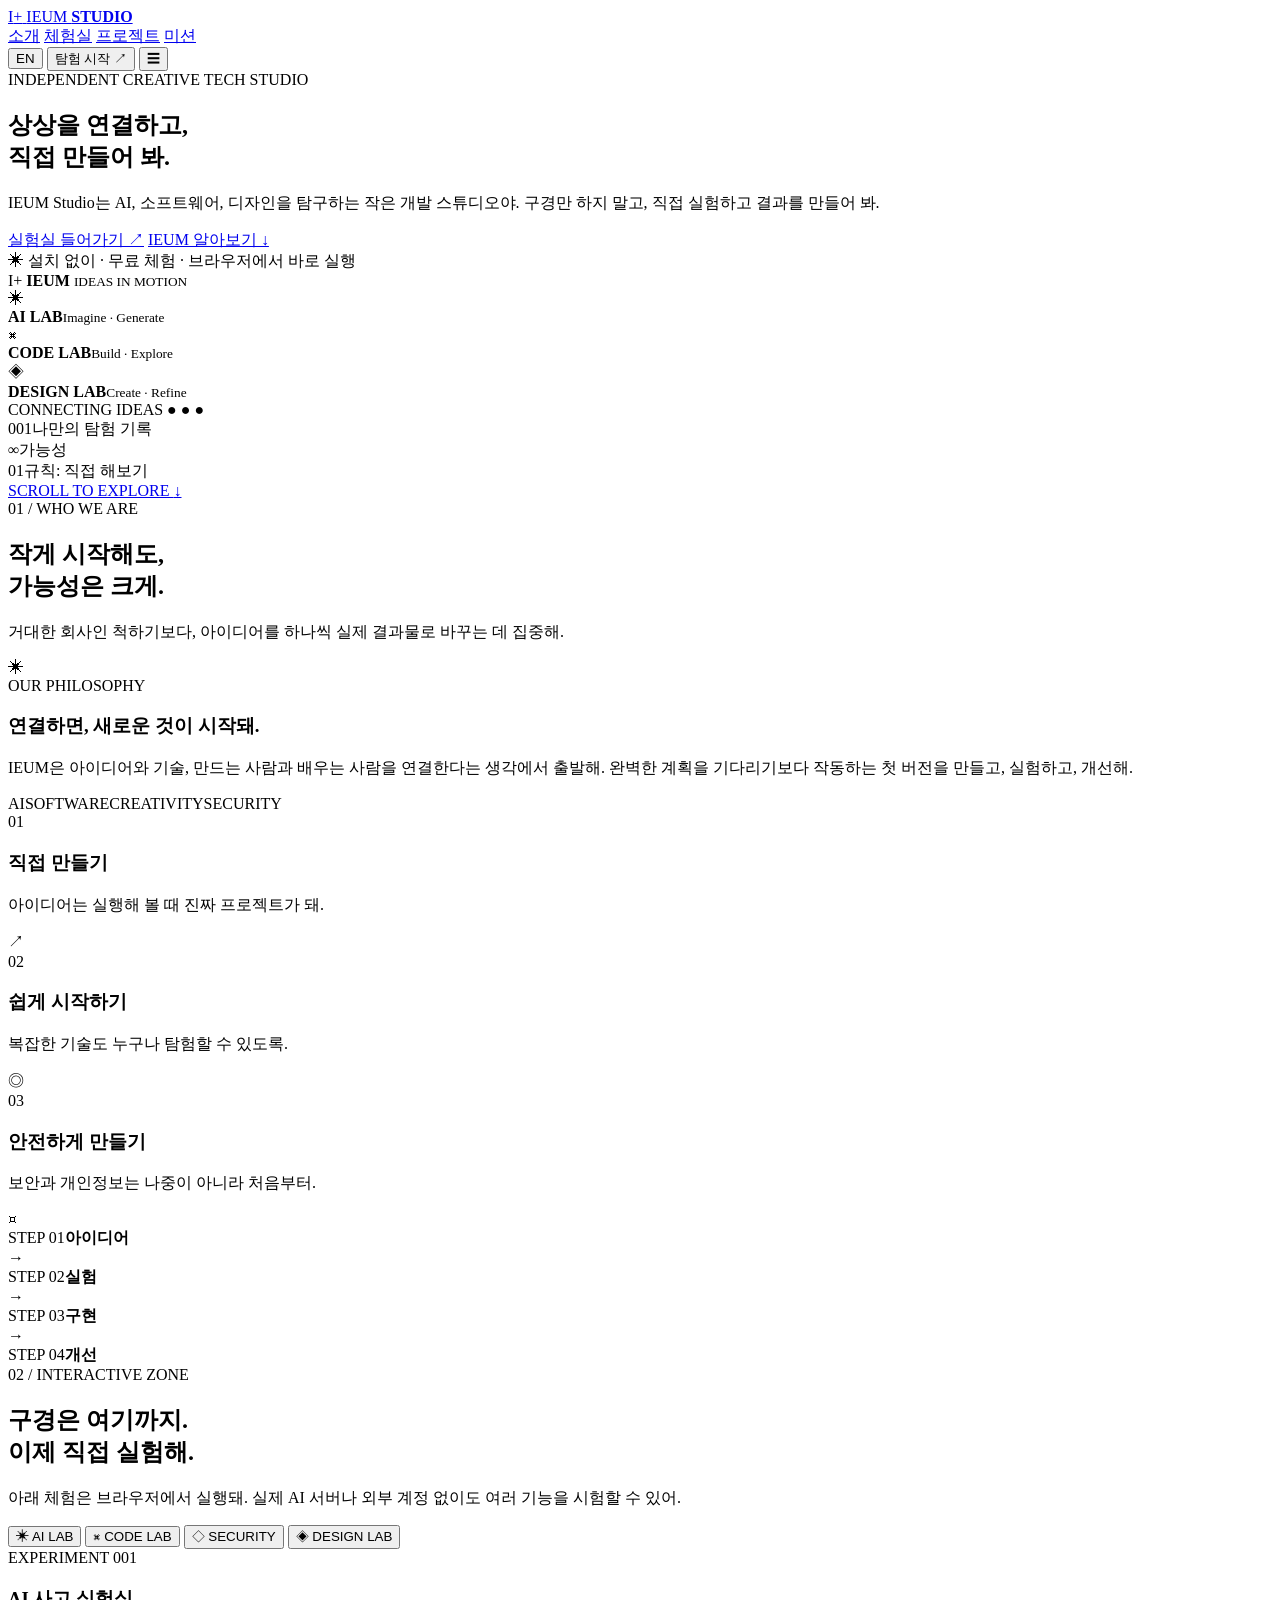
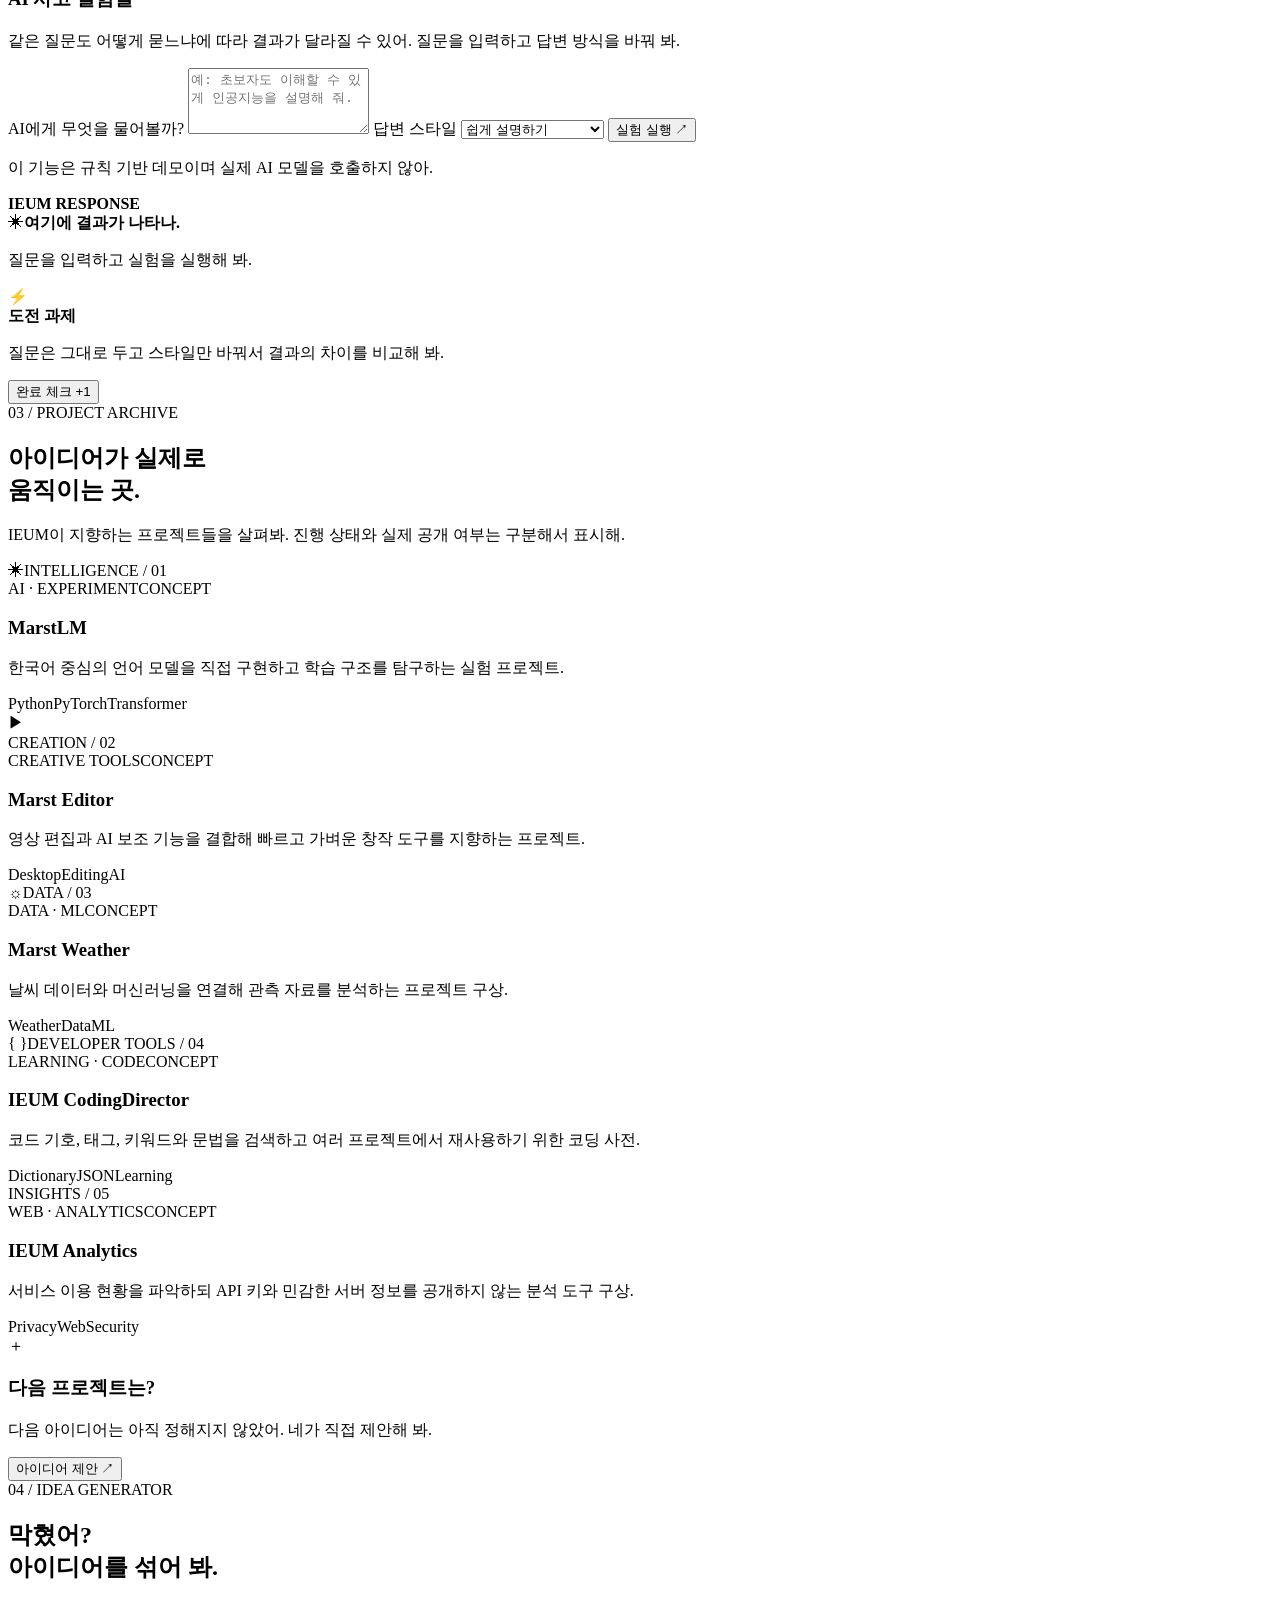
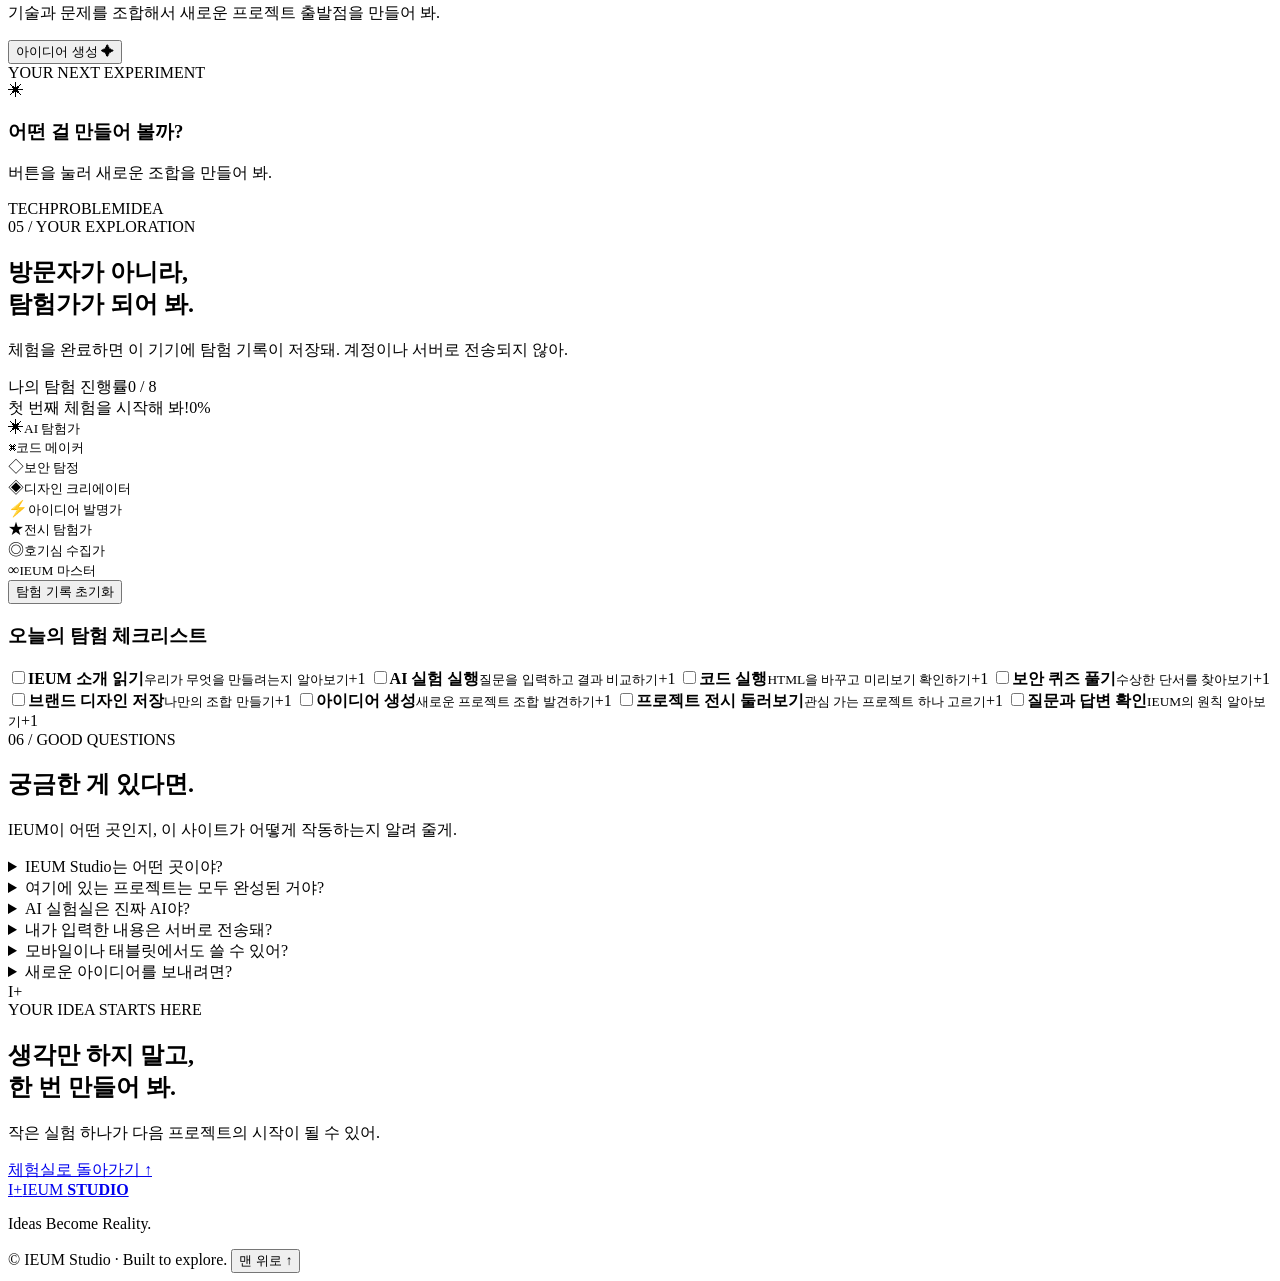
==== commit e2d437bd: "Update print statement from 'Hello' to 'Goodbye'" ====
--- a/index.html
+++ b/index.html
@@ -2,1127 +2,408 @@
 <!DOCTYPE html>
 <html lang="ko">
 <head>
-<meta charset="UTF-8">
-<meta name="viewport" content="width=device-width, initial-scale=1">
-<meta name="theme-color" content="#090914">
-<meta name="description" content="IEUM Studio — Ideas, Connected. AI, code, experiments and play.">
-<title>IEUM Studio — Ideas, Connected.</title>
-<style>
-:root {
-  --bg: #090914;
-  --panel: #111122;
-  --panel2: #17172b;
-  --line: #ffffff18;
-  --text: #f7f5ff;
-  --muted: #a6a3c0;
-  --purple: #a78bfa;
-  --blue: #70d9ff;
-  --green: #83f2c4;
-  --radius: 20px;
-}
-* { box-sizing: border-box; }
-html { scroll-behavior: smooth; scroll-padding-top: 90px; }
-body {
-  margin: 0; background: var(--bg); color: var(--text);
-  font-family: system-ui, -apple-system, "Segoe UI", sans-serif;
-  line-height: 1.65; overflow-x: hidden;
-}
-button, input, textarea, select { font: inherit; }
-button, a { -webkit-tap-highlight-color: transparent; }
-button { color: inherit; }
-a { color: inherit; text-decoration: none; }
-button:focus-visible, a:focus-visible, input:focus-visible,
-textarea:focus-visible, select:focus-visible {
-  outline: 2px solid var(--blue); outline-offset: 3px;
-}
-::selection { background: #a78bfa66; }
-button:disabled { opacity: .5; cursor: not-allowed; }
-button, .clickable { cursor: pointer; }
-.bg-glow {
-  position: fixed; z-index: -2; width: 450px; height: 450px;
-  border-radius: 50%; filter: blur(120px); opacity: .13;
-  pointer-events: none;
-}
-.glow-a { top: -200px; left: -180px; background: #7447ff; }
-.glow-b { top: 900px; right: -260px; background: #168cff; }
-.wrap { width: min(1120px, calc(100% - 36px)); margin: auto; }
-header {
-  position: sticky; top: 0; z-index: 50;
-  background: #090914eF; backdrop-filter: blur(18px);
-  border-bottom: 1px solid var(--line);
-}
-.nav {
-  min-height: 70px; display: flex; align-items: center;
-  justify-content: space-between; gap: 15px;
-}
-.brand { display: flex; align-items: center; gap: 10px; font-weight: 850; font-size: 19px; }
-.brand em { color: #aaa6c8; font-style: normal; font-weight: 500; }
-.logo {
-  display: flex; align-items: center; gap: 3px; height: 26px;
-}
-.logo i {
-  display: block; width: 5px; border-radius: 9px;
-  background: linear-gradient(var(--blue), var(--purple));
-}
-.logo i:nth-child(1) { height: 13px; }
-.logo i:nth-child(2) { height: 25px; }
-.logo i:nth-child(3) { height: 17px; }
-.navlinks { display: flex; align-items: center; gap: 17px; }
-.navlinks a { color: var(--muted); font-size: 12px; }
-.navlinks a:hover { color: var(--blue); }
-.btn {
-  display: inline-flex; align-items: center; justify-content: center;
-  gap: 9px; border: 1px solid var(--line); border-radius: 12px;
-  padding: 11px 15px; background: #ffffff07; color: var(--text);
-  font-size: 12px; font-weight: 750; transition: .2s;
-}
-.btn:hover { transform: translateY(-2px); border-color: #a78bfa77; }
-.btn.primary {
-  color: #100f20; background: linear-gradient(110deg, #c4a6ff, #83e2ff);
-  border-color: transparent;
-}
-.btn.small { padding: 8px 11px; }
-#langBtn { white-space: nowrap; }
-.menu-btn { display: none; }
-.hero {
-  min-height: 610px; display: grid;
-  grid-template-columns: 1.05fr .95fr; align-items: center;
-  gap: 10px; padding-top: 45px; padding-bottom: 30px;
-}
-.pill {
-  display: inline-flex; align-items: center; gap: 8px;
-  border: 1px solid var(--line); background: #ffffff05;
-  padding: 7px 11px; border-radius: 99px;
-  color: #c5c1df; font-size: 11px;
-}
-.dot { width: 7px; height: 7px; background: var(--green); border-radius: 50%; box-shadow: 0 0 12px #83f2c477; }
-h1 { font-size: clamp(40px, 6vw, 70px); line-height: 1.15; letter-spacing: -3px; margin: 25px 0 20px; }
-.grad {
-  background: linear-gradient(105deg, #c8aaff, #9ba8ff, #73e0ff);
-  color: #bca5ff; -webkit-background-clip: text;
-  background-clip: text; -webkit-text-fill-color: transparent;
-}
-.sub { color: var(--muted); font-size: 14px; line-height: 2; max-width: 470px; }
-.actions { display: flex; flex-wrap: wrap; gap: 10px; margin-top: 25px; }
-.tiny { color: #74718f; font-size: 10px; margin-top: 25px; }
-.universe { height: 400px; position: relative; display: grid; place-items: center; }
-.orbit {
-  position: absolute; width: 280px; height: 280px;
-  border: 1px solid #a78bfa2c; border-radius: 50%;
-  animation: spin 25s linear infinite;
-}
-.orbit.o2 { width: 350px; height: 190px; transform: rotate(55deg); border-color: #70d9ff29; animation-duration: 32s; }
-.orbit.o3 { width: 190px; height: 350px; transform: rotate(-45deg); border-color: #ffffff13; animation-duration: 38s; }
-.core {
-  position: relative; display: grid; place-items: center; text-align: center;
-  width: 180px; height: 180px; border-radius: 50%;
-  border: 1px solid #b6a1ff4d;
-  background: radial-gradient(circle at 30% 25%, #b39cff4b, #16152c 60%, #090914);
-  box-shadow: 0 0 85px #8d69ff21, inset 0 0 40px #b9a8ff15;
-  animation: float 5s ease-in-out infinite; cursor: pointer;
-}
-.core strong { display: block; font-size: 53px; line-height: 1.15; }
-.core small { color: #a8a2ca; font-size: 9px; letter-spacing: 2px; }
-.float {
-  position: absolute; padding: 10px 13px; background: #151429e8;
-  border: 1px solid var(--line); border-radius: 12px;
-  box-shadow: 0 10px 30px #0003; font-size: 10px;
-}
-.f1 { top: 45px; right: 0; }
-.f2 { bottom: 48px; left: 0; }
-.hero-foot {
-  grid-column: 1/-1; display: flex; justify-content: space-between;
-  gap: 12px; border-top: 1px solid var(--line); padding-top: 18px;
-  color: #77738f; font: 9px monospace; letter-spacing: 1px;
-}
-section { padding-top: 90px; }
-.section-head {
-  display: flex; justify-content: space-between; gap: 15px;
-  align-items: center; margin-bottom: 30px;
-}
-.index { font: 10px monospace; letter-spacing: 1.5px; color: #a89ae5; }
-.kicker { color: #85819f; font-size: 11px; }
-h2 { font-size: clamp(29px, 4vw, 44px); line-height: 1.35; letter-spacing: -1.6px; margin: 0; }
-h3 { line-height: 1.35; }
-.about-grid { display: grid; grid-template-columns: 1fr 1fr; gap: 35px; align-items: center; }
-.about-grid p { color: var(--muted); font-size: 13px; line-height: 2; }
-.principles { display: grid; grid-template-columns: repeat(3,1fr); gap: 13px; margin-top: 30px; }
-.card {
-  border: 1px solid var(--line); border-radius: var(--radius);
-  background: linear-gradient(140deg, #ffffff08, #ffffff02);
-  padding: 20px; min-width: 0;
-}
-.card:hover { border-color: #a78bfa42; }
-.principle .symbol { font-size: 24px; color: var(--blue); }
-.principle h3 { font-size: 14px; margin: 10px 0 5px; }
-.principle p { color: var(--muted); font-size: 11px; margin: 0; }
-.filterbar { display: flex; flex-wrap: wrap; gap: 8px; margin: 25px 0; }
-.filter {
-  border: 1px solid var(--line); background: #ffffff04;
-  border-radius: 99px; padding: 8px 13px; font-size: 11px;
-}
-.filter.active { background: #a78bfa20; border-color: #a78bfa75; color: #d2c4ff; }
-.projects { display: grid; grid-template-columns: repeat(2, minmax(0,1fr)); gap: 15px; }
-.project { overflow: hidden; padding: 0; }
-.art {
-  height: 175px; position: relative; overflow: hidden;
-  display: grid; place-items: center;
-  background: radial-gradient(ellipse at 50% 10%, #6746a53a, transparent 70%), #101020;
-  border-bottom: 1px solid var(--line);
-}
-.art::before {
-  content: ""; position: absolute; inset: 0;
-  background-image: linear-gradient(#ffffff08 1px, transparent 1px), linear-gradient(90deg, #ffffff08 1px, transparent 1px);
-  background-size: 24px 24px; mask-image: linear-gradient(to bottom, black, transparent);
-}
-.art-icon { font-size: 65px; position: relative; color: #c7b4ff; text-shadow: 0 0 35px #a78bfa77; }
-.art-code { font: 12px monospace; line-height: 2; color: #a4dfff; position: relative; }
-.art-code b { color: #d2aaff; }
-.art-play { font-size: 29px; font-weight: 900; line-height: 1.1; letter-spacing: -1px; }
-.art-cert { width: 88px; height: 88px; border: 1px solid #85e7ff7a; border-radius: 50%; box-shadow: 0 0 35px #70d9ff1c; }
-.art-cert span { font-size: 36px; color: var(--blue); }
-.art-ai { font-size: 44px; }
-.art-weather { font-size: 47px; }
-.project-info { padding: 18px; }
-.project-meta { display: flex; align-items: center; justify-content: space-between; gap: 8px; color: #918bac; font: 9px monospace; letter-spacing: .6px; }
-.status { color: var(--green); border: 1px solid #83f2c42b; border-radius: 99px; padding: 3px 7px; font: 9px system-ui; white-space: nowrap; }
-.project h3 { margin: 12px 0 7px; font-size: 18px; }
-.project p { min-height: 54px; color: var(--muted); font-size: 11px; line-height: 1.9; }
-.project button { border: 0; background: none; padding: 5px 0; color: var(--blue); font-size: 11px; }
-.disclaimer { color: #76718d; font-size: 10px; margin-top: 15px; }
-.lab-layout { display: grid; grid-template-columns: .85fr 1.15fr; gap: 25px; align-items: start; }
-.lab-copy > p { color: var(--muted); font-size: 12px; line-height: 2; }
-.feature-list { display: grid; gap: 10px; margin-top: 20px; color: #c1bed7; font-size: 11px; }
-.feature-list span::before { content: "✓"; color: var(--green); margin-right: 9px; }
-.console { overflow: hidden; border: 1px solid #a78bfa30; border-radius: 17px; background: #0d0d1a; box-shadow: 0 15px 55px #0003; }
-.console-head { display: flex; justify-content: space-between; align-items: center; gap: 10px; padding: 12px 15px; background: #ffffff05; border-bottom: 1px solid var(--line); font: 10px monospace; color: #aaa6c4; }
-.console-body { padding: 18px; }
-label { display: block; font-size: 11px; margin-bottom: 9px; color: #d4d0ec; }
-textarea, input, select {
-  width: 100%; background: #080812; border: 1px solid var(--line);
-  border-radius: 11px; color: var(--text); padding: 12px;
-  font-size: 12px; resize: vertical;
-}
-textarea::placeholder, input::placeholder { color: #77738e; }
-.console-controls { display: flex; align-items: center; justify-content: space-between; gap: 10px; margin-top: 10px; }
-.count { color: #77738e; font: 10px monospace; }
-.output {
-  margin-top: 15px; border: 1px solid var(--line);
-  border-radius: 12px; background: #ffffff03; padding: 14px;
-  min-height: 115px; font-size: 12px; overflow-wrap: anywhere;
-}
-.output h4 { margin: 0 0 7px; color: var(--blue); }
-.output p { margin: 7px 0; color: #c5c2dc; }
-.output ul { padding-left: 18px; color: #c5c2dc; }
-.output li { margin: 4px 0; }
-.note { color: #6f6c86; font-size: 9px; margin: 12px 0 0; }
-.playground { display: grid; grid-template-columns: 1fr 1fr; gap: 15px; }
-.editor textarea { min-height: 270px; font: 12px/1.7 ui-monospace, monospace; tab-size: 2; }
-.preview-wrap { min-width: 0; }
-.preview-head { color: #aaa6c4; font: 10px monospace; margin-bottom: 10px; }
-#preview { width: 100%; height: 320px; background: white; border: 1px solid var(--line); border-radius: 12px; }
-.editor-tools { display: flex; justify-content: space-between; gap: 8px; flex-wrap: wrap; margin-top: 10px; }
-.editor-tools .btn { font-size: 10px; }
-.game-grid { display: grid; grid-template-columns: repeat(3,1fr); gap: 13px; }
-.game { text-align: center; }
-.game .game-icon { font-size: 29px; }
-.game h3 { font-size: 14px; margin: 8px 0; }
-.game p { color: var(--muted); font-size: 11px; }
-.game button { margin-top: 8px; }
-.game-stage {
-  margin-top: 18px; padding: 20px; border: 1px solid var(--line);
-  background: #ffffff04; border-radius: 15px; text-align: center;
-}
-.game-stage h3 { margin-top: 0; }
-#reactionTarget { min-height: 90px; width: 100%; border: 1px solid var(--line); border-radius: 12px; background: #17172b; font-weight: 800; }
-#reactionTarget.ready { background: #83f2c4; color: #071b17; }
-#reactionTarget.go { background: #ef7097; color: white; }
-.stats { display: flex; justify-content: center; gap: 20px; color: var(--muted); font-size: 11px; margin-top: 10px; }
-.achievement-grid { display: grid; grid-template-columns: repeat(4,1fr); gap: 12px; }
-.achievement { text-align: center; padding: 18px 10px; }
-.achievement .badge-icon { font-size: 28px; filter: grayscale(1); opacity: .4; }
-.achievement.unlocked .badge-icon { filter: none; opacity: 1; text-shadow: 0 0 20px #a78bfa77; }
-.achievement h3 { font-size: 11px; margin: 8px 0 3px; }
-.achievement p { font-size: 9px; color: var(--muted); margin: 0; }
-.progress-line { height: 5px; background: #ffffff0c; border-radius: 99px; overflow: hidden; margin-top: 17px; }
-.progress-fill { height: 100%; width: 0; background: linear-gradient(90deg, var(--purple), var(--blue)); transition: width .3s; }
-.manifesto { padding-bottom: 20px; }
-.manifesto-box {
-  position: relative; overflow: hidden; padding: clamp(25px, 6vw, 60px);
-  border: 1px solid #a78bfa32; border-radius: 25px;
-  background: radial-gradient(ellipse at 85% 0%, #7957ff22, transparent 55%), #ffffff04;
-}
-.manifesto-box h2 { margin: 25px 0 15px; }
-.manifesto-box p { max-width: 600px; color: var(--muted); font-size: 12px; line-height: 2; }
-.contact-layout { display: grid; grid-template-columns: 1fr .8fr; gap: 35px; align-items: center; }
-.contact-layout > div > p { color: var(--muted); font-size: 12px; }
-.contact-card { border: 1px solid var(--line); border-radius: 18px; padding: 23px; background: #ffffff04; }
-.contact-card p { color: var(--muted); font-size: 11px; }
-#copyStatus { display: block; color: var(--green); font-size: 10px; margin-top: 9px; }
-footer { margin-top: 100px; border-top: 1px solid var(--line); padding: 25px 0 20px; }
-.footer-top { display: flex; justify-content: space-between; align-items: center; gap: 20px; }
-.footer-top p { color: var(--muted); font-size: 10px; }
-.footer-bottom { display: flex; justify-content: space-between; gap: 12px; padding-top: 17px; margin-top: 15px; border-top: 1px solid var(--line); color: #77738e; font-size: 10px; }
-.toast {
-  position: fixed; z-index: 100; bottom: 20px; left: 50%;
-  transform: translate(-50%, 20px); opacity: 0; pointer-events: none;
-  border: 1px solid #a78bfa55; border-radius: 12px;
-  padding: 12px 17px; background: #17152a; box-shadow: 0 8px 30px #0006;
-  font-size: 12px; transition: .25s; max-width: calc(100% - 24px);
-}
-.toast.show { opacity: 1; transform: translate(-50%, 0); }
-dialog { width: min(520px, calc(100% - 28px)); background: #121225; color: var(--text); border: 1px solid #a78bfa4a; border-radius: 20px; padding: 25px; }
-dialog::backdrop { background: #05050bd9; backdrop-filter: blur(5px); }
-.dialog-top { display: flex; justify-content: space-between; align-items: center; }
-.dialog-close { border: 1px solid var(--line); border-radius: 9px; background: #ffffff08; width: 34px; height: 34px; font-size: 19px; }
-dialog h2 { font-size: 28px; margin: 20px 0 10px; }
-dialog p { color: var(--muted); font-size: 12px; }
-.noscript { padding: 20px; text-align: center; color: var(--blue); }
-@keyframes spin { to { rotate: 360deg; } }
-@keyframes float { 0%,100% { translate: 0 0; } 50% { translate: 0 -10px; } }
-@media (max-width: 780px) {
-  .wrap { width: min(100% - 28px, 600px); }
-  .nav { min-height: 64px; flex-wrap: wrap; }
-  .menu-btn { display: inline-flex; align-items: center; justify-content: center; width: 40px; height: 40px; border: 1px solid var(--line); border-radius: 10px; background: #ffffff05; }
-  .navlinks { display: none; flex-basis: 100%; padding: 0 0 15px; flex-wrap: wrap; }
-  .navlinks.open { display: flex; }
-  .navlinks a { padding: 7px 0; }
-  .hero { grid-template-columns: 1fr; padding-top: 60px; }
-  .hero h1 { letter-spacing: -2px; }
-  .hero .sub { max-width: 550px; }
-  .universe { height: 340px; margin-top: 20px; }
-  .orbit { width: 230px; height: 230px; }
-  .orbit.o2 { width: 290px; height: 155px; }
-  .orbit.o3 { width: 155px; height: 290px; }
-  .core { width: 150px; height: 150px; }
-  .core strong { font-size: 44px; }
-  .float.f1 { right: 2%; top: 28px; }
-  .float.f2 { left: 2%; bottom: 24px; }
-  section { padding-top: 68px; }
-  .about-grid, .lab-layout, .contact-layout { grid-template-columns: 1fr; gap: 15px; }
-  .projects { grid-template-columns: 1fr; }
-  .principles { grid-template-columns: 1fr; }
-  .principle { display: grid; grid-template-columns: 38px 1fr; column-gap: 10px; align-items: center; }
-  .principle .symbol { grid-row: 1/3; }
-  .principle h3 { margin: 0; }
-  .principle p { margin-top: 3px; }
-  .playground { grid-template-columns: 1fr; }
-  .game-grid { grid-template-columns: 1fr; }
-  .game { display: grid; grid-template-columns: 38px 1fr; text-align: left; align-items: center; }
-  .game .game-icon { grid-row: 1/4; }
-  .game h3, .game p { margin: 2px 0; }
-  .game button { justify-self: start; }
-  .achievement-grid { grid-template-columns: repeat(2,1fr); }
-  .hero-foot { font-size: 8px; }
-  .footer-top { align-items: flex-start; flex-direction: column; gap: 5px; }
-}
-@media (prefers-reduced-motion: reduce) {
-  *, *::before, *::after { animation-duration: .01ms !important; animation-iteration-count: 1 !important; scroll-behavior: auto !important; transition-duration: .01ms !important; }
-}
-</style>
+    <meta charset="UTF-8">
+    <meta name="viewport" content="width=device-width, initial-scale=1.0">
+    <meta name="theme-color" content="#090b18">
+    <meta name="description" content="IEUM Studio — AI, 코드, 디자인을 직접 실험하고 새로운 아이디어를 만드는 인터랙티브 스튜디오.">
+    <title>IEUM Studio — Ideas Become Reality</title>
+    <link rel="icon" href="favicon.svg" type="image/svg+xml">
+    <link rel="stylesheet" href="styles.css">
 </head>
 <body>
-<div class="bg-glow glow-a"></div>
-<div class="bg-glow glow-b"></div>
-
-<header>
-  <div class="wrap nav">
-    <a href="#home" class="brand" aria-label="IEUM Studio Home">
-      <span class="logo"><i></i><i></i><i></i></span>
-      <span>IEUM <em>Studio</em></span>
-    </a>
-    <button class="menu-btn" id="menuBtn" aria-label="메뉴 열기" aria-expanded="false">☰</button>
-    <nav class="navlinks" id="navlinks" aria-label="주 메뉴">
-      <a href="#about" data-t="navAbout">소개</a>
-      <a href="#projects" data-t="navProjects">프로젝트</a>
-      <a href="#lab" data-t="navLab">AI 실험실</a>
-      <a href="#code" data-t="navCode">코드 놀이터</a>
-      <a href="#arcade" data-t="navArcade">아케이드</a>
-      <button class="btn small" id="langBtn">EN ↗</button>
-    </nav>
-  </div>
-</header>
-
-<main>
-  <section class="hero wrap" id="home">
-    <div>
-      <div class="pill"><span class="dot"></span><span data-t="eyebrow">작은 아이디어, 실제로 작동하는 기술</span></div>
-      <h1 data-t="heroTitle">아이디어와 기술을<br><span class="grad">연결하다.</span></h1>
-      <p class="sub" data-t="heroText">AI부터 소프트웨어까지. 상상에서 끝나지 않고 직접 만들고 실험하는 독립 기술 스튜디오.</p>
-      <div class="actions">
-        <a class="btn primary" href="#projects"><span data-t="explore">프로젝트 탐험</span> ↗</a>
-        <a class="btn" href="#lab"><span data-t="tryLab">직접 체험하기</span> ✳</a>
-      </div>
-      <p class="tiny" data-t="heroTiny">독립적으로 만들고, 함께 성장합니다. · INDEPENDENT / CREATIVE / EXPERIMENTAL</p>
-    </div>
-    <div class="universe" aria-label="인터랙티브 IEUM 심볼">
-      <div class="orbit"></div><div class="orbit o2"></div><div class="orbit o3"></div>
-      <button class="core" id="coreButton" aria-label="IEUM 심볼을 눌러 비밀 발견">
-        <span><strong>I</strong><small>IDEAS, CONNECTED.</small></span>
-      </button>
-      <div class="float f1">✳ <b>AI</b><br><span data-t="floatAI">새로운 가능성</span></div>
-      <div class="float f2">⌘ <b>BUILD</b><br><span data-t="floatBuild">아이디어를 현실로</span></div>
-    </div>
-    <div class="hero-foot"><span>IEUM STUDIO · EST. WITH CURIOSITY</span><a href="#about" data-t="scroll">아래로 탐험 ↓</a></div>
-  </section>
-
-  <section class="wrap" id="about">
-    <div class="section-head"><span class="index">01 / ABOUT</span><span class="kicker" data-t="aboutKicker">우리가 믿는 것</span></div>
-    <div class="about-grid">
-      <h2 data-t="aboutTitle">기술은 어려워도,<br>시작은 <span class="grad">가볍게.</span></h2>
-      <div>
-        <p data-t="aboutText">IEUM Studio는 AI와 소프트웨어를 탐구하고 쓸모 있는 아이디어를 실제 제품으로 만들어 가는 독립 스튜디오입니다. 거창한 말보다 작동하는 결과물, 복잡함보다 명확한 경험을 중요하게 생각합니다.</p>
-        <a href="#projects" style="color:var(--blue);font-size:12px" data-t="aboutLink">우리가 만드는 것 보기 ↗</a>
-      </div>
-    </div>
-    <div class="principles">
-      <article class="card principle"><span class="symbol">✳</span><h3 data-t="p1Title">AI를 실용적으로</h3><p data-t="p1Text">멋진 기술을 실제 문제를 해결하는 도구로.</p></article>
-      <article class="card principle"><span class="symbol">⌘</span><h3 data-t="p2Title">직접 만들기</h3><p data-t="p2Text">아이디어를 작은 실험과 작동하는 코드로.</p></article>
-      <article class="card principle"><span class="symbol">◎</span><h3 data-t="p3Title">함께 연결하기</h3><p data-t="p3Text">프로젝트와 사람, 생각을 이어 더 큰 가능성으로.</p></article>
-    </div>
-  </section>
-
-  <section class="wrap" id="projects">
-    <div class="section-head"><span class="index">02 / PROJECTS</span><span class="kicker" data-t="projectsKicker">아이디어가 움직이는 곳</span></div>
-    <h2 data-t="projectsTitle">만들고 있는 <span class="grad">세계.</span></h2>
-    <p class="sub" data-t="projectsText">실험 중인 프로젝트와 도구들을 살펴봐.</p>
-    <div class="filterbar" role="group" aria-label="프로젝트 필터">
-      <button class="filter active" data-filter="all" data-t="all">전체</button>
-      <button class="filter" data-filter="ai">AI</button>
-      <button class="filter" data-filter="tools" data-t="tools">개발 도구</button>
-      <button class="filter" data-filter="creative" data-t="creative">창작·커뮤니티</button>
-    </div>
-    <div class="projects" id="projectGrid">
-      <article class="card project" data-category="tools">
-        <div class="art"><div class="art-code">▰ IEUM / ANALYTICS<br><b>↗ 1,284</b> visits<br>▂▅▃▇▆▅▇</div></div>
-        <div class="project-info"><div class="project-meta"><span>DEVELOPER TOOLS</span><span class="status" data-t="experiment">실험 중</span></div><h3>IEUM Analytics</h3><p data-t="analyticsText">서비스 방문과 기능 사용을 이해하고, 더 나은 사용자 경험을 만드는 분석 도구.</p><button data-project="analytics" data-t="details">자세히 보기 ↗</button></div>
-      </article>
-      <article class="card project" data-category="tools">
-        <div class="art"><div class="art-code">function <b>connect</b>() {<br>&nbsp; idea → code;<br>&nbsp; result = create();<br>}</div></div>
-        <div class="project-info"><div class="project-meta"><span>CODING REFERENCE</span><span class="status" data-t="planning">기획·개발</span></div><h3>IEUM CodingDirector</h3><p data-t="codingText">태그, 문법, 연산자와 코드 개념을 검색하는 재사용 가능한 코딩 사전.</p><button data-project="coding" data-t="details">자세히 보기 ↗</button></div>
-      </article>
-      <article class="card project" data-category="creative">
-        <div class="art"><div class="art-play">PLAY<br><span class="grad">WITH IDEAS.</span></div></div>
-        <div class="project-info"><div class="project-meta"><span>CREATIVE COMMUNITY</span><span class="status" data-t="planning">기획·개발</span></div><h3>IEUM Playground</h3><p data-t="playText">코딩과 창작을 재미있게 경험하고 아이디어를 시험해 보는 창작 공간.</p><button data-project="play" data-t="details">자세히 보기 ↗</button></div>
-      </article>
-      <article class="card project" data-category="tools">
-        <div class="art"><div class="art-cert"><span>✓</span></div></div>
-        <div class="project-info"><div class="project-meta"><span>IDENTITY & SECURITY</span><span class="status" data-t="experiment">실험 중</span></div><h3>IEUM Certification</h3><p data-t="certText">서비스의 인증과 권한 확인을 위한 시스템. 보안을 설계의 출발점으로.</p><button data-project="cert" data-t="details">자세히 보기 ↗</button></div>
-      </article>
-      <article class="card project" data-category="ai">
-        <div class="art"><div class="art-ai">✳ AI</div></div>
-        <div class="project-info"><div class="project-meta"><span>AI RESEARCH</span><span class="status" data-t="research">연구 중</span></div><h3>Marst AI / IEUM AI Lab</h3><p data-t="aiText">AI 모델과 자동화 아이디어를 실험하며 현실적인 가능성을 탐색합니다.</p><button data-project="ai" data-t="details">자세히 보기 ↗</button></div>
-      </article>
-      <article class="card project" data-category="ai">
-        <div class="art"><div class="art-weather">☁</div></div>
-        <div class="project-info"><div class="project-meta"><span>DATA & FORECAST</span><span class="status" data-t="planning">기획·개발</span></div><h3>Marst Weather AI</h3><p data-t="weatherText">기상 관측 데이터와 머신러닝을 활용해 날씨 예측 가능성을 탐구하는 프로젝트.</p><button data-project="weather" data-t="details">자세히 보기 ↗</button></div>
-      </article>
-    </div>
-    <p class="disclaimer" data-t="disclaimer">프로젝트 상태는 개발 과정에 따라 달라질 수 있어. 모든 기능이 공개 서비스인 것은 아니야.</p>
-  </section>
-
-  <section class="wrap" id="lab">
-    <div class="section-head"><span class="index">03 / MINI AI LAB</span><span class="kicker" data-t="labKicker">직접 경험해 보기</span></div>
-    <div class="lab-layout">
-      <div class="lab-copy">
-        <h2 data-t="labTitle">네 아이디어를<br><span class="grad">실험해 봐.</span></h2>
-        <p data-t="labText">아이디어를 입력하면 목적, 핵심 기능, 첫 번째 실행 단계를 정리해 줘. 이 데모는 브라우저에서 작동하는 규칙 기반 도구야. 실제 생성형 AI 모델은 사용하지 않아.</p>
-        <div class="feature-list"><span data-t="feature1">즉시 결과 확인</span><span data-t="feature2">API 키 불필요</span><span data-t="feature3">입력 내용은 서버로 전송되지 않음</span></div>
-      </div>
-      <div class="console">
-        <div class="console-head"><span>✳ ieum-mini-lab.js</span><span>● LOCAL</span></div>
-        <div class="console-body">
-          <label for="idea" data-t="ideaLabel">어떤 아이디어를 만들고 싶어?</label>
-          <textarea id="idea" rows="3" maxlength="300" placeholder="예: 공부 시간을 분석해 주는 앱"></textarea>
-          <div class="console-controls"><span class="count" id="charCount">0 / 300</span><button class="btn primary" id="runIdea" data-t="run">실험 실행 ↗</button></div>
-          <div class="output" id="ideaOutput" aria-live="polite"><p data-t="outputPlaceholder">네 아이디어를 기다리는 중...</p></div>
-          <p class="note" data-t="demoNote">입력한 아이디어를 간단한 규칙으로 분류하는 로컬 데모야.</p>
+    <div class="ambient ambient-one"></div>
+    <div class="ambient ambient-two"></div>
+
+    <header class="topbar">
+        <a class="brand" href="#home" aria-label="IEUM Studio 홈">
+            <span class="brand-mark">I<span>+</span></span>
+            <span class="brand-name">IEUM <b>STUDIO</b></span>
+        </a>
+
+        <nav class="main-nav" id="mainNav" aria-label="주 메뉴">
+            <a href="#about" data-i18n="navAbout">소개</a>
+            <a href="#labs" data-i18n="navLabs">체험실</a>
+            <a href="#projects" data-i18n="navProjects">프로젝트</a>
+            <a href="#missions" data-i18n="navMissions">미션</a>
+        </nav>
+
+        <div class="header-actions">
+            <button class="icon-button" id="languageBtn" aria-label="Switch language">EN</button>
+            <button class="primary-button small" id="exploreBtn" data-i18n="navExplore">탐험 시작 ↗</button>
+            <button class="menu-button" id="menuBtn" aria-label="메뉴 열기">☰</button>
         </div>
-      </div>
-    </div>
-  </section>
-
-  <section class="wrap" id="code">
-    <div class="section-head"><span class="index">04 / CODE PLAYGROUND</span><span class="kicker" data-t="codeKicker">직접 수정하고 실행하기</span></div>
-    <h2 data-t="codeTitle">코드를 바꾸면,<br><span class="grad">결과도 바뀐다.</span></h2>
-    <p class="sub" data-t="codeText">HTML을 바꾸고 실행 버튼을 눌러 봐. 네 코드가 오른쪽 미리보기에 나타나.</p>
-    <div class="playground">
-      <div class="card editor">
-        <div class="console-head"><span>index.html</span><span>HTML</span></div>
-        <textarea id="codeInput" spellcheck="false" aria-label="HTML 편집기"><div style="font-family:system-ui;text-align:center;padding:25px;color:#17152d">
-  <h1 style="color:#7856df">Hello, IEUM!</h1>
-  <p>내 첫 번째 웹 실험 🚀</p>
-  <button onclick="this.textContent='성공! ✨'" style="padding:10px 18px;border:0;border-radius:10px;background:#a78bfa;cursor:pointer">
-    눌러 봐
-  </button>
+    </header>
+
+    <main>
+        <section class="hero section-shell" id="home">
+            <div class="hero-copy">
+                <div class="eyebrow"><span class="live-dot"></span> INDEPENDENT CREATIVE TECH STUDIO</div>
+                <h1 data-i18n="heroTitle">상상을 연결하고,<br><span class="gradient-text">직접 만들어 봐.</span></h1>
+                <p class="hero-description" data-i18n="heroDesc">
+                    IEUM Studio는 AI, 소프트웨어, 디자인을 탐구하는 작은 개발 스튜디오야.
+                    구경만 하지 말고, 직접 실험하고 결과를 만들어 봐.
+                </p>
+                <div class="hero-actions">
+                    <a href="#labs" class="primary-button" data-i18n="heroPrimary">실험실 들어가기 ↗</a>
+                    <a href="#about" class="text-button" data-i18n="heroSecondary">IEUM 알아보기 ↓</a>
+                </div>
+                <div class="hero-note">
+                    <span class="mini-orb">✳</span>
+                    <span data-i18n="heroNote">설치 없이 · 무료 체험 · 브라우저에서 바로 실행</span>
+                </div>
+            </div>
+
+            <div class="hero-visual" aria-label="IEUM Studio 인터랙티브 대시보드">
+                <div class="orbit orbit-large"></div>
+                <div class="orbit orbit-small"></div>
+                <div class="hero-core">
+                    <span class="core-symbol">I<span>+</span></span>
+                    <strong>IEUM</strong>
+                    <small>IDEAS IN MOTION</small>
+                </div>
+                <div class="float-card float-ai">
+                    <span class="float-icon purple">✳</span>
+                    <div><b>AI LAB</b><small>Imagine · Generate</small></div>
+                    <span class="status-dot"></span>
+                </div>
+                <div class="float-card float-code">
+                    <span class="float-icon blue">⌘</span>
+                    <div><b>CODE LAB</b><small>Build · Explore</small></div>
+                    <span class="status-dot"></span>
+                </div>
+                <div class="float-card float-design">
+                    <span class="float-icon pink">◈</span>
+                    <div><b>DESIGN LAB</b><small>Create · Refine</small></div>
+                    <span class="status-dot"></span>
+                </div>
+                <div class="visual-caption">CONNECTING IDEAS <span>● ● ●</span></div>
+            </div>
+
+            <div class="hero-bottom">
+                <div><span class="stat-number" id="visitorCount">001</span><span class="stat-label" data-i18n="statVisitors">나만의 탐험 기록</span></div>
+                <div><span class="stat-number">∞</span><span class="stat-label" data-i18n="statIdeas">가능성</span></div>
+                <div><span class="stat-number">01</span><span class="stat-label" data-i18n="statRule">규칙: 직접 해보기</span></div>
+                <a href="#labs" class="scroll-hint">SCROLL TO EXPLORE <span>↓</span></a>
+            </div>
+        </section>
+
+        <section class="section-shell section-block" id="about">
+            <div class="section-heading">
+                <div>
+                    <span class="eyebrow">01 / WHO WE ARE</span>
+                    <h2 data-i18n="aboutTitle">작게 시작해도,<br><span class="gradient-text">가능성은 크게.</span></h2>
+                </div>
+                <p data-i18n="aboutDesc">거대한 회사인 척하기보다, 아이디어를 하나씩 실제 결과물로 바꾸는 데 집중해.</p>
+            </div>
+
+            <div class="about-grid">
+                <article class="glass-card about-main">
+                    <div class="card-icon">✳</div>
+                    <span class="card-kicker">OUR PHILOSOPHY</span>
+                    <h3 data-i18n="philosophyTitle">연결하면, 새로운 것이 시작돼.</h3>
+                    <p data-i18n="philosophyDesc">IEUM은 아이디어와 기술, 만드는 사람과 배우는 사람을 연결한다는 생각에서 출발해. 완벽한 계획을 기다리기보다 작동하는 첫 버전을 만들고, 실험하고, 개선해.</p>
+                    <div class="pill-row"><span>AI</span><span>SOFTWARE</span><span>CREATIVITY</span><span>SECURITY</span></div>
+                </article>
+
+                <article class="glass-card principle-card">
+                    <span class="principle-number">01</span>
+                    <h3 data-i18n="principleOne">직접 만들기</h3>
+                    <p data-i18n="principleOneDesc">아이디어는 실행해 볼 때 진짜 프로젝트가 돼.</p>
+                    <span class="principle-symbol">↗</span>
+                </article>
+                <article class="glass-card principle-card">
+                    <span class="principle-number">02</span>
+                    <h3 data-i18n="principleTwo">쉽게 시작하기</h3>
+                    <p data-i18n="principleTwoDesc">복잡한 기술도 누구나 탐험할 수 있도록.</p>
+                    <span class="principle-symbol">◎</span>
+                </article>
+                <article class="glass-card principle-card">
+                    <span class="principle-number">03</span>
+                    <h3 data-i18n="principleThree">안전하게 만들기</h3>
+                    <p data-i18n="principleThreeDesc">보안과 개인정보는 나중이 아니라 처음부터.</p>
+                    <span class="principle-symbol">⌑</span>
+                </article>
+            </div>
+
+            <div class="process-strip">
+                <div><span>STEP 01</span><b data-i18n="processOne">아이디어</b></div>
+                <span class="process-arrow">→</span>
+                <div><span>STEP 02</span><b data-i18n="processTwo">실험</b></div>
+                <span class="process-arrow">→</span>
+                <div><span>STEP 03</span><b data-i18n="processThree">구현</b></div>
+                <span class="process-arrow">→</span>
+                <div><span>STEP 04</span><b data-i18n="processFour">개선</b></div>
+            </div>
+        </section>
+
+        <section class="section-shell section-block" id="labs">
+            <div class="section-heading">
+                <div>
+                    <span class="eyebrow">02 / INTERACTIVE ZONE</span>
+                    <h2 data-i18n="labsTitle">구경은 여기까지.<br><span class="gradient-text">이제 직접 실험해.</span></h2>
+                </div>
+                <p data-i18n="labsDesc">아래 체험은 브라우저에서 실행돼. 실제 AI 서버나 외부 계정 없이도 여러 기능을 시험할 수 있어.</p>
+            </div>
+
+            <div class="lab-tabs" role="tablist" aria-label="체험실 선택">
+                <button class="lab-tab active" data-lab="ai" role="tab" aria-selected="true">✳ AI LAB</button>
+                <button class="lab-tab" data-lab="code" role="tab" aria-selected="false">⌘ CODE LAB</button>
+                <button class="lab-tab" data-lab="security" role="tab" aria-selected="false">◇ SECURITY</button>
+                <button class="lab-tab" data-lab="design" role="tab" aria-selected="false">◈ DESIGN LAB</button>
+            </div>
+
+            <div class="lab-panel active" id="lab-ai">
+                <div class="lab-intro">
+                    <span class="lab-tag purple-tag">EXPERIMENT 001</span>
+                    <h3 data-i18n="aiLabTitle">AI 사고 실험실</h3>
+                    <p data-i18n="aiLabDesc">같은 질문도 어떻게 묻느냐에 따라 결과가 달라질 수 있어. 질문을 입력하고 답변 방식을 바꿔 봐.</p>
+                </div>
+                <div class="experiment-grid">
+                    <div class="experiment-controls">
+                        <label for="aiPrompt" data-i18n="promptLabel">AI에게 무엇을 물어볼까?</label>
+                        <textarea id="aiPrompt" rows="4" maxlength="500" placeholder="예: 초보자도 이해할 수 있게 인공지능을 설명해 줘."></textarea>
+                        <label for="aiMode" data-i18n="answerStyle">답변 스타일</label>
+                        <select id="aiMode">
+                            <option value="simple">쉽게 설명하기</option>
+                            <option value="logical">논리적으로 분석하기</option>
+                            <option value="creative">창의적으로 생각하기</option>
+                            <option value="steps">단계별로 안내하기</option>
+                        </select>
+                        <button class="primary-button full-button" id="runAI" data-i18n="runExperiment">실험 실행 ↗</button>
+                        <p class="microcopy" data-i18n="simulationNotice">이 기능은 규칙 기반 데모이며 실제 AI 모델을 호출하지 않아.</p>
+                    </div>
+                    <div class="output-window">
+                        <div class="window-top"><span></span><span></span><span></span><b>IEUM RESPONSE</b></div>
+                        <div class="output-content" id="aiOutput" aria-live="polite">
+                            <div class="empty-state"><span>✳</span><b>여기에 결과가 나타나.</b><p>질문을 입력하고 실험을 실행해 봐.</p></div>
+                        </div>
+                    </div>
+                </div>
+                <div class="mini-challenge">
+                    <span class="challenge-icon">⚡</span>
+                    <div><b data-i18n="aiChallengeTitle">도전 과제</b><p data-i18n="aiChallengeDesc">질문은 그대로 두고 스타일만 바꿔서 결과의 차이를 비교해 봐.</p></div>
+                    <button class="outline-button" data-complete="ai" data-i18n="markDone">완료 체크 +1</button>
+                </div>
+            </div>
+
+            <div class="lab-panel" id="lab-code" hidden>
+                <div class="lab-intro">
+                    <span class="lab-tag blue-tag">EXPERIMENT 002</span>
+                    <h3 data-i18n="codeLabTitle">브라우저 코드 놀이터</h3>
+                    <p data-i18n="codeLabDesc">HTML을 직접 수정하고 결과를 확인해 봐. 실행은 격리된 미리보기 영역에서 이뤄져.</p>
+                </div>
+                <div class="code-workbench">
+                    <div class="code-editor">
+                        <div class="editor-top"><span>● index.html</span><button id="resetCode" class="tiny-button">초기화</button></div>
+                        <textarea id="codeInput" spellcheck="false" aria-label="HTML 코드 편집기"><div style="font-family: sans-serif; text-align: center; padding: 24px; color: #6d5dfc;">
+  <h1>안녕, IEUM!</h1>
+  <p>내 첫 번째 웹페이지야.</p>
+  <button onclick="this.textContent='클릭 성공! 🎉'">눌러 봐</button>
 </div></textarea>
-        <div class="editor-tools"><button class="btn primary" id="runCode" data-t="runCode">▶ 실행</button><button class="btn" id="resetCode" data-t="resetCode">초기화</button></div>
-        <p class="note" data-t="codeSafe">미리보기는 별도의 sandbox iframe에서 실행돼.</p>
-      </div>
-      <div class="preview-wrap">
-        <div class="preview-head">LIVE PREVIEW · SANDBOX</div>
-        <iframe id="preview" title="코드 실행 미리보기" sandbox="allow-scripts" referrerpolicy="no-referrer"></iframe>
-        <div class="editor-tools"><button class="btn" id="randomColor" data-t="randomColor">🎨 색상 바꾸기</button><button class="btn" id="copyCode" data-t="copyCode">코드 복사</button></div>
-      </div>
-    </div>
-  </section>
-
-  <section class="wrap" id="arcade">
-    <div class="section-head"><span class="index">05 / IEUM ARCADE</span><span class="kicker" data-t="arcadeKicker">잠깐 쉬면서 도전하기</span></div>
-    <h2 data-t="arcadeTitle">생각하고, 반응하고,<br><span class="grad">기록을 세워 봐.</span></h2>
-    <div class="game-grid" style="margin-top:25px">
-      <article class="card game"><div class="game-icon">⚡</div><h3 data-t="reactionTitle">반응속도 테스트</h3><p data-t="reactionText">화면이 초록색이 되면 최대한 빨리 눌러!</p><button class="btn small" data-game="reaction" data-t="play">플레이</button></article>
-      <article class="card game"><div class="game-icon">🧠</div><h3 data-t="mathTitle">수리 도전</h3><p data-t="mathText">짧은 시간 안에 규칙을 찾아 문제를 풀어 봐.</p><button class="btn small" data-game="math" data-t="play">플레이</button></article>
-      <article class="card game"><div class="game-icon">🔐</div><h3 data-t="memoryTitle">숫자 기억력</h3><p data-t="memoryText">잠깐 나타나는 숫자 순서를 기억해 봐.</p><button class="btn small" data-game="memory" data-t="play">플레이</button></article>
-    </div>
-    <div class="game-stage" id="gameStage" aria-live="polite"><h3 data-t="chooseGame">게임을 선택해 봐!</h3><p class="sub" style="margin:0 auto" data-t="chooseGameText">각 게임의 플레이 버튼을 누르면 여기에서 시작돼.</p></div>
-  </section>
-
-  <section class="wrap" id="discover">
-    <div class="section-head"><span class="index">06 / DISCOVERY</span><span class="kicker" data-t="discoveryKicker">발견하고 수집하기</span></div>
-    <h2 data-t="discoveryTitle">IEUM 탐험가의<br><span class="grad">기록.</span></h2>
-    <p class="sub" data-t="discoveryText">홈페이지 곳곳에서 업적을 찾아 봐. 진행 상황은 이 기기의 브라우저에 저장돼.</p>
-    <div class="achievement-grid" id="achievementGrid" style="margin-top:25px">
-      <article class="card achievement" data-achievement="welcome"><div class="badge-icon">🌌</div><h3 data-t="aWelcome">첫 방문</h3><p data-t="aWelcomeText">IEUM에 들어오기</p></article>
-      <article class="card achievement" data-achievement="lab"><div class="badge-icon">🧪</div><h3 data-t="aLab">실험가</h3><p data-t="aLabText">AI 실험 실행</p></article>
-      <article class="card achievement" data-achievement="coder"><div class="badge-icon">💻</div><h3 data-t="aCoder">코드 제작자</h3><p data-t="aCoderText">코드 실행</p></article>
-      <article class="card achievement" data-achievement="gamer"><div class="badge-icon">🏆</div><h3 data-t="aGamer">도전자</h3><p data-t="aGamerText">게임 한 번 플레이</p></article>
-      <article class="card achievement" data-achievement="explorer"><div class="badge-icon">🧭</div><h3 data-t="aExplorer">탐험가</h3><p data-t="aExplorerText">프로젝트 상세 열기</p></article>
-      <article class="card achievement" data-achievement="secret"><div class="badge-icon">🪐</div><h3 data-t="aSecret">우주의 비밀</h3><p data-t="aSecretText">메인 심볼 누르기</p></article>
-      <article class="card achievement" data-achievement="polyglot"><div class="badge-icon">🌐</div><h3 data-t="aPolyglot">멀티링구얼</h3><p data-t="aPolyglotText">언어 전환</p></article>
-      <article class="card achievement" data-achievement="builder"><div class="badge-icon">🛠️</div><h3 data-t="aBuilder">빌더</h3><p data-t="aBuilderText">색상 실험</p></article>
-    </div>
-    <div class="progress-line"><div class="progress-fill" id="achievementProgress"></div></div>
-    <p id="achievementCount" class="tiny">0 / 8 ACHIEVEMENTS</p>
-    <div class="actions"><button class="btn" id="exportProgress" data-t="export">탐험 기록 내보내기 ↓</button><button class="btn" id="resetProgress" data-t="resetProgress">기록 초기화</button></div>
-  </section>
-
-  <section class="wrap manifesto">
-    <div class="manifesto-box">
-      <span class="index">07 / OUR MINDSET</span>
-      <h2 data-t="manifestoTitle">큰 회사처럼 보이기보다,<br><span class="grad">진짜로 작동하게.</span></h2>
-      <p data-t="manifestoText">우리는 모든 답을 안다고 말하지 않아. 직접 만들고, 테스트하고, 실패에서 배우며 더 나은 것을 연결해.</p>
-      <a class="btn primary" href="#contact" data-t="manifestoCta">IEUM과 연결하기 ↗</a>
-    </div>
-  </section>
-
-  <section class="wrap" id="contact">
-    <div class="section-head"><span class="index">08 / CONNECT</span><span class="kicker" data-t="contactKicker">다음 아이디어를 위해</span></div>
-    <div class="contact-layout">
-      <div><h2 data-t="contactTitle">좋은 아이디어는<br><span class="grad">연결에서 시작돼.</span></h2><p data-t="contactText">만들고 싶은 것, 개선할 점, 함께 실험하고 싶은 아이디어가 있어?</p></div>
-      <div class="contact-card"><h3 data-t="contactCardTitle">아이디어를 공유해 줘.</h3><p data-t="contactCardText">아래 버튼으로 문의 메시지 초안을 복사할 수 있어. 공식 연락처가 확정되면 링크를 연결하면 돼.</p><button class="btn primary" id="copyContact" data-t="copyContact">문의 메시지 복사 ⧉</button><span id="copyStatus" aria-live="polite"></span></div>
-    </div>
-  </section>
-</main>
-
-<footer>
-  <div class="wrap">
-    <div class="footer-top"><a href="#home" class="brand"><span class="logo"><i></i><i></i><i></i></span>IEUM <em>Studio</em></a><p data-t="footerText">작은 아이디어를 연결하고, 실제로 만들어 갑니다.</p></div>
-    <div class="footer-bottom"><span>© <span id="year"></span> IEUM Studio</span><a href="#home" data-t="backTop">맨 위로 ↑</a><span>BUILD SMALL. THINK BIG.</span></div>
-  </div>
-</footer>
-
-<dialog id="projectDialog">
-  <div class="dialog-top"><span class="index">IEUM / PROJECT</span><button class="dialog-close" id="closeDialog" aria-label="닫기">×</button></div>
-  <h2 id="dialogTitle">Project</h2><p id="dialogText"></p><div id="dialogDetails"></div>
-  <button class="btn" id="dialogDone" data-t="close">닫기</button>
-</dialog>
-<div class="toast" id="toast" role="status" aria-live="polite"></div>
-<noscript><p class="noscript">이 홈페이지의 인터랙션을 사용하려면 JavaScript를 켜 줘.</p></noscript>
-
-<script>
-"use strict";
-
-const $ = (s, root = document) => root.querySelector(s);
-const $$ = (s, root = document) => [...root.querySelectorAll(s)];
-
-const translations = {
-  ko: {
-    navAbout:"소개",navProjects:"프로젝트",navLab:"AI 실험실",navCode:"코드 놀이터",navArcade:"아케이드",
-    eyebrow:"작은 아이디어, 실제로 작동하는 기술",heroTitle:'아이디어와 기술을<br><span class="grad">연결하다.</span>',
-    heroText:"AI부터 소프트웨어까지. 상상에서 끝나지 않고 직접 만들고 실험하는 독립 기술 스튜디오.",
-    explore:"프로젝트 탐험",tryLab:"직접 체험하기",heroTiny:"독립적으로 만들고, 함께 성장합니다. · INDEPENDENT / CREATIVE / EXPERIMENTAL",
-    floatAI:"새로운 가능성",floatBuild:"아이디어를 현실로",scroll:"아래로 탐험 ↓",
-    aboutKicker:"우리가 믿는 것",aboutTitle:'기술은 어려워도,<br>시작은 <span class="grad">가볍게.</span>',
-    aboutText:"IEUM Studio는 AI와 소프트웨어를 탐구하고 쓸모 있는 아이디어를 실제 제품으로 만들어 가는 독립 스튜디오입니다. 거창한 말보다 작동하는 결과물, 복잡함보다 명확한 경험을 중요하게 생각합니다.",
-    aboutLink:"우리가 만드는 것 보기 ↗",p1Title:"AI를 실용적으로",p1Text:"멋진 기술을 실제 문제를 해결하는 도구로.",
-    p2Title:"직접 만들기",p2Text:"아이디어를 작은 실험과 작동하는 코드로.",p3Title:"함께 연결하기",p3Text:"프로젝트와 사람, 생각을 이어 더 큰 가능성으로.",
-    projectsKicker:"아이디어가 움직이는 곳",projectsTitle:'만들고 있는 <span class="grad">세계.</span>',
-    projectsText:"실험 중인 프로젝트와 도구들을 살펴봐.",all:"전체",tools:"개발 도구",creative:"창작·커뮤니티",
-    experiment:"실험 중",planning:"기획·개발",research:"연구 중",details:"자세히 보기 ↗",
-    analyticsText:"서비스 방문과 기능 사용을 이해하고, 더 나은 사용자 경험을 만드는 분석 도구.",
-    codingText:"태그, 문법, 연산자와 코드 개념을 검색하는 재사용 가능한 코딩 사전.",
-    playText:"코딩과 창작을 재미있게 경험하고 아이디어를 시험해 보는 창작 공간.",
-    certText:"서비스의 인증과 권한 확인을 위한 시스템. 보안을 설계의 출발점으로.",
-    aiText:"AI 모델과 자동화 아이디어를 실험하며 현실적인 가능성을 탐색합니다.",
-    weatherText:"기상 관측 데이터와 머신러닝을 활용해 날씨 예측 가능성을 탐구하는 프로젝트.",
-    disclaimer:"프로젝트 상태는 개발 과정에 따라 달라질 수 있어. 모든 기능이 공개 서비스인 것은 아니야.",
-    labKicker:"직접 경험해 보기",labTitle:'네 아이디어를<br><span class="grad">실험해 봐.</span>',
-    labText:"아이디어를 입력하면 목적, 핵심 기능, 첫 번째 실행 단계를 정리해 줘. 이 데모는 브라우저에서 작동하는 규칙 기반 도구야. 실제 생성형 AI 모델은 사용하지 않아.",
-    feature1:"즉시 결과 확인",feature2:"API 키 불필요",feature3:"입력 내용은 서버로 전송되지 않음",
-    ideaLabel:"어떤 아이디어를 만들고 싶어?",run:"실험 실행 ↗",outputPlaceholder:"네 아이디어를 기다리는 중...",
-    demoNote:"입력한 아이디어를 간단한 규칙으로 분류하는 로컬 데모야.",
-    codeKicker:"직접 수정하고 실행하기",codeTitle:'코드를 바꾸면,<br><span class="grad">결과도 바뀐다.</span>',
-    codeText:"HTML을 바꾸고 실행 버튼을 눌러 봐. 네 코드가 오른쪽 미리보기에 나타나.",
-    runCode:"▶ 실행",resetCode:"초기화",codeSafe:"미리보기는 별도의 sandbox iframe에서 실행돼.",randomColor:"🎨 색상 바꾸기",copyCode:"코드 복사",
-    arcadeKicker:"잠깐 쉬면서 도전하기",arcadeTitle:'생각하고, 반응하고,<br><span class="grad">기록을 세워 봐.</span>',
-    reactionTitle:"반응속도 테스트",reactionText:"화면이 초록색이 되면 최대한 빨리 눌러!",
-    mathTitle:"수리 도전",mathText:"짧은 시간 안에 규칙을 찾아 문제를 풀어 봐.",
-    memoryTitle:"숫자 기억력",memoryText:"잠깐 나타나는 숫자 순서를 기억해 봐.",play:"플레이",
-    chooseGame:"게임을 선택해 봐!",chooseGameText:"각 게임의 플레이 버튼을 누르면 여기에서 시작돼.",
-    discoveryKicker:"발견하고 수집하기",discoveryTitle:'IEUM 탐험가의<br><span class="grad">기록.</span>',
-    discoveryText:"홈페이지 곳곳에서 업적을 찾아 봐. 진행 상황은 이 기기의 브라우저에 저장돼.",
-    aWelcome:"첫 방문",aWelcomeText:"IEUM에 들어오기",aLab:"실험가",aLabText:"AI 실험 실행",
-    aCoder:"코드 제작자",aCoderText:"코드 실행",aGamer:"도전자",aGamerText:"게임 한 번 플레이",
-    aExplorer:"탐험가",aExplorerText:"프로젝트 상세 열기",aSecret:"우주의 비밀",aSecretText:"메인 심볼 누르기",
-    aPolyglot:"멀티링구얼",aPolyglotText:"언어 전환",aBuilder:"빌더",aBuilderText:"색상 실험",
-    export:"탐험 기록 내보내기 ↓",resetProgress:"기록 초기화",
-    manifestoTitle:'큰 회사처럼 보이기보다,<br><span class="grad">진짜로 작동하게.</span>',
-    manifestoText:"우리는 모든 답을 안다고 말하지 않아. 직접 만들고, 테스트하고, 실패에서 배우며 더 나은 것을 연결해.",
-    manifestoCta:"IEUM과 연결하기 ↗",contactKicker:"다음 아이디어를 위해",
-    contactTitle:'좋은 아이디어는<br><span class="grad">연결에서 시작돼.</span>',
-    contactText:"만들고 싶은 것, 개선할 점, 함께 실험하고 싶은 아이디어가 있어?",
-    contactCardTitle:"아이디어를 공유해 줘.",contactCardText:"아래 버튼으로 문의 메시지 초안을 복사할 수 있어. 공식 연락처가 확정되면 링크를 연결하면 돼.",
-    copyContact:"문의 메시지 복사 ⧉",footerText:"작은 아이디어를 연결하고, 실제로 만들어 갑니다.",backTop:"맨 위로 ↑",close:"닫기"
-  },
-  en: {
-    navAbout:"About",navProjects:"Projects",navLab:"AI Lab",navCode:"Code Playground",navArcade:"Arcade",
-    eyebrow:"Small ideas. Real, working technology.",heroTitle:'Connecting ideas<br><span class="grad">and technology.</span>',
-    heroText:"From AI to software. An independent studio that builds, tests, and explores instead of stopping at imagination.",
-    explore:"Explore projects",tryLab:"Try an experiment",heroTiny:"Build independently. Grow together. · INDEPENDENT / CREATIVE / EXPERIMENTAL",
-    floatAI:"New possibilities",floatBuild:"Ideas into reality",scroll:"Explore below ↓",
-    aboutKicker:"What we believe",aboutTitle:'Technology can be complex.<br><span class="grad">Starting should be easy.</span>',
-    aboutText:"IEUM Studio is an independent studio exploring AI and software and turning useful ideas into real products. We value working results over grand claims, and clear experiences over unnecessary complexity.",
-    aboutLink:"See what we build ↗",p1Title:"Practical AI",p1Text:"Turn impressive technology into useful tools.",
-    p2Title:"Build directly",p2Text:"Turn ideas into small experiments and working code.",p3Title:"Connect together",p3Text:"Connect projects, people, and ideas to unlock possibilities.",
-    projectsKicker:"Where ideas move",projectsTitle:'A world we are <span class="grad">building.</span>',
-    projectsText:"Explore projects and tools in development.",all:"All",tools:"Developer tools",creative:"Creative & community",
-    experiment:"Experiment",planning:"In development",research:"Research",details:"Explore details ↗",
-    analyticsText:"An analytics tool for understanding visits and feature usage to improve user experiences.",
-    codingText:"A reusable coding dictionary for tags, syntax, operators, and programming concepts.",
-    playText:"A creative space for exploring code, creating things, and testing new ideas.",
-    certText:"A system for authentication and permissions, designed with security as a starting point.",
-    aiText:"Experiments with AI models and automation to explore practical possibilities.",
-    weatherText:"Exploring weather prediction with observation data and machine learning.",
-    disclaimer:"Project statuses may change during development. Not every feature is a publicly available service.",
-    labKicker:"Try it yourself",labTitle:'Put your idea<br><span class="grad">to the test.</span>',
-    labText:"Enter an idea to get a purpose, key features, and a first step. This is a rule-based browser demo, not a real generative AI model.",
-    feature1:"Instant results",feature2:"No API key needed",feature3:"Input stays in your browser",
-    ideaLabel:"What would you like to build?",run:"Run experiment ↗",outputPlaceholder:"Waiting for your idea...",
-    demoNote:"A local demo that categorizes your idea using simple rules.",
-    codeKicker:"Edit and run it yourself",codeTitle:'Change the code.<br><span class="grad">Change the result.</span>',
-    codeText:"Edit the HTML and press Run. Your result will appear in the preview.",
-    runCode:"▶ Run",resetCode:"Reset",codeSafe:"The preview runs in a sandboxed iframe.",randomColor:"🎨 Change colors",copyCode:"Copy code",
-    arcadeKicker:"Take a break and play",arcadeTitle:'Think, react,<br><span class="grad">beat your record.</span>',
-    reactionTitle:"Reaction test",reactionText:"Tap as fast as you can when the screen turns green!",
-    mathTitle:"Math challenge",mathText:"Find the pattern and solve the problem.",
-    memoryTitle:"Number memory",memoryText:"Remember the sequence of numbers.",play:"Play",
-    chooseGame:"Choose a game!",chooseGameText:"Select Play on any game to begin here.",
-    discoveryKicker:"Discover and collect",discoveryTitle:'An IEUM explorer’s<br><span class="grad">journal.</span>',
-    discoveryText:"Find achievements around the site. Your progress is stored in this browser.",
-    aWelcome:"First visit",aWelcomeText:"Enter IEUM",aLab:"Experimenter",aLabText:"Run an AI experiment",
-    aCoder:"Code builder",aCoderText:"Run your code",aGamer:"Challenger",aGamerText:"Play a game",
-    aExplorer:"Explorer",aExplorerText:"Open project details",aSecret:"Cosmic secret",aSecretText:"Tap the main symbol",
-    aPolyglot:"Multilingual",aPolyglotText:"Switch language",aBuilder:"Builder",aBuilderText:"Try a color experiment",
-    export:"Export progress ↓",resetProgress:"Reset progress",
-    manifestoTitle:'Don’t just look like a big company.<br><span class="grad">Make things really work.</span>',
-    manifestoText:"We do not claim to have every answer. We build, test, learn from failures, and connect ideas into something better.",
-    manifestoCta:"Connect with IEUM ↗",contactKicker:"For the next idea",
-    contactTitle:'Great ideas start<br><span class="grad">with connection.</span>',
-    contactText:"Have something to build, improve, or experiment with?",
-    contactCardTitle:"Share your idea.",contactCardText:"Copy a draft message below. Add an official contact link when one is available.",
-    copyContact:"Copy inquiry message ⧉",footerText:"Connecting small ideas and turning them into real things.",backTop:"Back to top ↑",close:"Close"
-  }
-};
-
-const projectInfo = {
-  analytics: {
-    ko:["IEUM Analytics","방문과 기능 사용을 이해하기 위한 분석 도구.","계획 기능: 이벤트 기록, 기능별 사용량, 기본 통계, 허용된 도메인 확인. 실제 운영 데이터가 연결되어 있지 않다면 화면의 수치는 예시로만 표시해야 해."],
-    en:["IEUM Analytics","An analytics tool for understanding visits and feature usage.","Planned: event tracking, feature usage, basic statistics, and allowed-domain checks. Without connected production data, displayed figures should be treated as examples."]
-  },
-  coding: {
-    ko:["IEUM CodingDirector","프로그래밍 개념을 한곳에서 찾는 코딩 사전.","계획 기능: 키워드 검색, 언어별 문법, 코드 예시, 공통 JSON 데이터. 다른 IEUM 프로젝트에서 재사용할 수 있게 설계할 수 있어."],
-    en:["IEUM CodingDirector","A coding dictionary for programming concepts.","Planned: keyword search, language syntax, code examples, and reusable shared JSON data."]
-  },
-  play: {
-    ko:["IEUM Playground","코딩과 창작을 경험하는 실험 공간.","계획 기능: 미니게임, 코딩 미션, 창작 도구, 업적 시스템."],
-    en:["IEUM Playground","A creative space to experiment with code.","Planned: mini-games, coding missions, creative tools, and achievements."]
-  },
-  cert: {
-    ko:["IEUM Certification","인증과 권한 확인을 위한 보안 중심 시스템.","계획 기능: 서버에서 토큰 검증, 접근 권한 확인, 감사 기록. 중요한 인증 정보는 브라우저에 비밀로 저장할 수 없어."],
-    en:["IEUM Certification","A security-focused system for authentication and authorization.","Planned: server-side token validation, access checks, and audit logs. Secrets must not be stored in frontend code."]
-  },
-  ai: {
-    ko:["Marst AI / IEUM AI Lab","AI 모델과 자동화 기술을 직접 연구하는 공간.","연구 방향: 데이터 처리, 작은 모델 실험, 추론 성능 개선, 안전한 API 연결. 이 홈페이지의 미니 실험은 실제 AI 모델과 별개야."],
-    en:["Marst AI / IEUM AI Lab","A space to explore AI models and automation.","Research areas: data processing, small model experiments, inference optimization, and secure API integration. The mini lab here is separate from a real AI model."]
-  },
-  weather: {
-    ko:["Marst Weather AI","관측 데이터와 머신러닝을 활용한 날씨 예측 실험.","연구 방향: 기상 관측 데이터 수집, 특징 분석, 모델 평가. 실시간 예보를 제공하는 서비스는 별도로 연결해야 해."],
-    en:["Marst Weather AI","A weather prediction experiment using observations and machine learning.","Research areas: weather data collection, feature analysis, and model evaluation. A live forecast service requires a separate data connection."]
-  }
-};
-
-const STORAGE_KEY = "ieum-studio-progress-v1";
-const defaults = {
-  achievements: ["welcome"],
-  score: 0,
-  bestReaction: null,
-  gamesPlayed: 0,
-  language: "ko"
-};
-
-let progress = loadProgress();
-let lang = progress.language === "en" ? "en" : "ko";
-let toastTimer;
-let reactionTimer = null;
-let reactionStart = 0;
-let reactionState = "idle";
-let memorySequence = "";
-let memoryTimer = null;
-
-function loadProgress() {
-  try {
-    const saved = JSON.parse(localStorage.getItem(STORAGE_KEY) || "{}");
-    return {
-      ...defaults,
-      ...saved,
-      achievements: Array.isArray(saved.achievements)
-        ? saved.achievements.filter(x => typeof x === "string")
-        : ["welcome"]
-    };
-  } catch {
-    return { ...defaults, achievements: ["welcome"] };
-  }
-}
-
-function saveProgress() {
-  try {
-    localStorage.setItem(STORAGE_KEY, JSON.stringify(progress));
-  } catch {
-    toast(lang === "ko" ? "브라우저 저장 공간을 사용할 수 없어." : "Browser storage is unavailable.");
-  }
-}
-
-function unlock(id) {
-  if (!progress.achievements.includes(id)) {
-    progress.achievements.push(id);
-    saveProgress();
-    renderAchievements();
-    toast((lang === "ko" ? "업적 획득! " : "Achievement unlocked! ") + achievementName(id));
-  }
-}
-
-function achievementName(id) {
-  const map = {
-    welcome:["첫 방문","First visit"], lab:["실험가","Experimenter"],
-    coder:["코드 제작자","Code builder"], gamer:["도전자","Challenger"],
-    explorer:["탐험가","Explorer"], secret:["우주의 비밀","Cosmic secret"],
-    polyglot:["멀티링구얼","Multilingual"], builder:["빌더","Builder"]
-  };
-  return (map[id] || ["업적","Achievement"])[lang === "ko" ? 0 : 1];
-}
-
-function renderAchievements() {
-  $$(".achievement").forEach(card => {
-    const yes = progress.achievements.includes(card.dataset.achievement);
-    card.classList.toggle("unlocked", yes);
-    card.setAttribute("aria-label", card.querySelector("h3").textContent + (yes ? " ✓" : ""));
-  });
-  const count = progress.achievements.length;
-  $("#achievementProgress").style.width = (count / 8 * 100) + "%";
-  $("#achievementCount").textContent = count + " / 8 ACHIEVEMENTS";
-}
-
-function toast(message) {
-  const el = $("#toast");
-  el.textContent = message;
-  el.classList.add("show");
-  clearTimeout(toastTimer);
-  toastTimer = setTimeout(() => el.classList.remove("show"), 2600);
-}
-
-function setLanguage(next) {
-  lang = next;
-  progress.language = next;
-  saveProgress();
-  document.documentElement.lang = next;
-  $$("[data-t]").forEach(el => {
-    const key = el.dataset.t;
-    if (translations[next][key] !== undefined) el.innerHTML = translations[next][key];
-  });
-  $("#langBtn").textContent = next === "ko" ? "EN ↗" : "한국어 ↗";
-  $("#idea").placeholder = next === "ko" ? "예: 공부 시간을 분석해 주는 앱" : "e.g. An app that analyzes study time";
-  $("#charCount").textContent = $("#idea").value.length + " / 300";
-  renderAchievements();
-  unlock("polyglot");
-}
-
-$("#langBtn").addEventListener("click", () => setLanguage(lang === "ko" ? "en" : "ko"));
-
-$("#menuBtn").addEventListener("click", () => {
-  const open = $("#navlinks").classList.toggle("open");
-  $("#menuBtn").setAttribute("aria-expanded", String(open));
-  $("#menuBtn").textContent = open ? "✕" : "☰";
-});
-$$(".navlinks a").forEach(a => a.addEventListener("click", () => {
-  $("#navlinks").classList.remove("open");
-  $("#menuBtn").setAttribute("aria-expanded", "false");
-  $("#menuBtn").textContent = "☰";
-}));
-
-$("#coreButton").addEventListener("click", () => {
-  unlock("secret");
-  $("#coreButton").animate(
-    [{ transform: "scale(1)" }, { transform: "scale(1.13) rotate(8deg)" }, { transform: "scale(1)" }],
-    { duration: 450 }
-  );
-  toast(lang === "ko" ? "우주의 비밀을 발견했어. 계속 탐험해 봐! 🪐" : "You found a cosmic secret. Keep exploring! 🪐");
-});
-
-$$(".filter").forEach(button => button.addEventListener("click", () => {
-  $$(".filter").forEach(b => b.classList.toggle("active", b === button));
-  const filter = button.dataset.filter;
-  $$(".project").forEach(card => {
-    card.hidden = filter !== "all" && card.dataset.category !== filter;
-  });
-}));
-
-function openProject(id) {
-  const info = projectInfo[id];
-  if (!info) return;
-  const data = info[lang];
-  $("#dialogTitle").textContent = data[0];
-  $("#dialogText").textContent = data[1];
-  $("#dialogDetails").replaceChildren();
-  const p = document.createElement("p");
-  p.textContent = data[2];
-  $("#dialogDetails").append(p);
-  const dialog = $("#projectDialog");
-  if (typeof dialog.showModal === "function") dialog.showModal();
-  else dialog.setAttribute("open", "");
-  unlock("explorer");
-}
-
-$$("[data-project]").forEach(button => button.addEventListener("click", () => openProject(button.dataset.project)));
-function closeProjectDialog() {
-  const dialog = $("#projectDialog");
-  if (typeof dialog.close === "function" && dialog.open) dialog.close();
-  else dialog.removeAttribute("open");
-}
-$("#closeDialog").addEventListener("click", closeProjectDialog);
-$("#dialogDone").addEventListener("click", closeProjectDialog);
-$("#projectDialog").addEventListener("click", event => {
-  if (event.target === $("#projectDialog")) closeProjectDialog();
-});
-
-$("#idea").addEventListener("input", () => {
-  $("#charCount").textContent = $("#idea").value.length + " / 300";
-});
-
-function makePlan(text) {
-  const idea = text.trim();
-  const lower = idea.toLowerCase();
-  let type = lang === "ko" ? "일반 서비스" : "General product";
-  let features = lang === "ko"
-    ? ["사용자가 해결하려는 문제 정의", "핵심 기능 한 가지부터 구현", "실제 사용자에게 테스트"]
-    : ["Define the user's problem", "Build one core feature first", "Test with a real user"];
-
-  const categories = [
-    { words:["공부","학습","시험","수학","영어","study","learn","exam","math","english"], name:["학습 도구","Learning tool"], f:["목표와 진행 상황 기록","짧은 학습 세션 제공","복습 결과를 시각화"] },
-    { words:["게임","game","play","놀이"], name:["게임","Game"], f:["핵심 규칙 한 가지 설계","점수와 난이도 추가","반복 플레이 테스트"] },
-    { words:["날씨","기온","비","weather","forecast","rain"], name:["날씨 도구","Weather tool"], f:["관측 데이터 출처 정하기","지역과 시간별 데이터 정리","예측과 실제 결과 비교"] },
-    { words:["코딩","코드","웹","사이트","앱","coding","code","website","app","software"], name:["소프트웨어","Software"], f:["사용자 흐름 스케치","작동하는 작은 화면 만들기","오류와 접근성 테스트"] },
-    { words:["ai","인공지능","모델","자동화","model","automation"], name:["AI 프로젝트","AI project"], f:["입력과 출력 형식 정의","작은 데이터로 기준선 측정","정확도와 비용 비교"] }
-  ];
-  const found = categories.find(c => c.words.some(w => lower.includes(w)));
-  if (found) {
-    type = found.name[lang === "ko" ? 0 : 1];
-    features = found.f.map(s => {
-      const en = {
-        "목표와 진행 상황 기록":"Track goals and progress",
-        "짧은 학습 세션 제공":"Offer short learning sessions",
-        "복습 결과를 시각화":"Visualize review results",
-        "핵심 규칙 한 가지 설계":"Design one core rule",
-        "점수와 난이도 추가":"Add score and difficulty",
-        "반복 플레이 테스트":"Test repeat play",
-        "관측 데이터 출처 정하기":"Choose an observation data source",
-        "지역과 시간별 데이터 정리":"Organize data by place and time",
-        "예측과 실제 결과 비교":"Compare predictions with observations",
-        "사용자 흐름 스케치":"Sketch the user flow",
-        "작동하는 작은 화면 만들기":"Build a small working screen",
-        "오류와 접근성 테스트":"Test errors and accessibility",
-        "입력과 출력 형식 정의":"Define input and output formats",
-        "작은 데이터로 기준선 측정":"Measure a baseline with small data",
-        "정확도와 비용 비교":"Compare accuracy and cost"
-      };
-      return lang === "ko" ? s : (en[s] || s);
-    });
-  }
-  const goal = lang === "ko"
-    ? `“${idea}”를 위한 ${type} 아이디어`
-    : `${type} concept for "${idea}"`;
-  const summary = lang === "ko"
-    ? "처음부터 크게 만들기보다 검증 가능한 작은 버전으로 시작하는 게 좋아."
-    : "Start with a small, testable version instead of building everything at once.";
-  return { goal, summary, features };
-}
-
-$("#runIdea").addEventListener("click", () => {
-  const text = $("#idea").value.trim();
-  if (!text) {
-    toast(lang === "ko" ? "먼저 아이디어를 입력해 줘!" : "Enter an idea first!");
-    $("#idea").focus();
-    return;
-  }
-  const plan = makePlan(text);
-  const output = $("#ideaOutput");
-  output.replaceChildren();
-
-  const heading = document.createElement("h4");
-  heading.textContent = lang === "ko" ? "✳ 실험 결과" : "✳ Experiment result";
-  const title = document.createElement("p");
-  title.textContent = plan.goal;
-  const summary = document.createElement("p");
-  summary.textContent = plan.summary;
-  const list = document.createElement("ul");
-  plan.features.forEach(feature => {
-    const li = document.createElement("li");
-    li.textContent = feature;
-    list.append(li);
-  });
-  output.append(heading, title, summary, list);
-  unlock("lab");
-});
-
-const starterCode = $("#codeInput").value;
-function runCode() {
-  const source = $("#codeInput").value;
-  const frame = $("#preview");
-  frame.srcdoc = "<!doctype html><html><head><meta charset='utf-8'><meta name='viewport' content='width=device-width,initial-scale=1'></head><body>" + source + "</body></html>";
-  unlock("coder");
-}
-$("#runCode").addEventListener("click", runCode);
-$("#resetCode").addEventListener("click", () => {
-  $("#codeInput").value = starterCode;
-  runCode();
-});
-$("#randomColor").addEventListener("click", () => {
-  const colors = ["#7856df","#168aad","#d9488b","#16845b","#ca7418","#3548b7","#b93e3e"];
-  const color = colors[Math.floor(Math.random() * colors.length)];
-  $("#codeInput").value = $("#codeInput").value.replace(/color:\s*#[0-9a-f]{3,8}/ig, "color:" + color);
-  if (!$("#codeInput").value.includes("color:")) {
-    $("#codeInput").value = '<div style="font-family:system-ui;text-align:center;padding:25px;color:' + color + '"><h1>IEUM!</h1><p>Color experiment ✨</p></div>';
-  }
-  runCode();
-  unlock("builder");
-});
-$("#copyCode").addEventListener("click", async () => {
-  try {
-    await navigator.clipboard.writeText($("#codeInput").value);
-    toast(lang === "ko" ? "코드를 복사했어!" : "Code copied!");
-  } catch {
-    $("#codeInput").select();
-    toast(lang === "ko" ? "코드를 선택했어. 길게 눌러 복사해 줘." : "Code selected. Use Copy to copy it.");
-  }
-});
-runCode();
-
-function finishGame() {
-  progress.gamesPlayed = (progress.gamesPlayed || 0) + 1;
-  saveProgress();
-  unlock("gamer");
-}
-function setGameStage(title, content) {
-  const stage = $("#gameStage");
-  stage.replaceChildren();
-  const h = document.createElement("h3");
-  h.textContent = title;
-  stage.append(h, content);
-}
-function element(tag, text, className) {
-  const e = document.createElement(tag);
-  if (text !== undefined) e.textContent = text;
-  if (className) e.className = className;
-  return e;
-}
-
-$$("[data-game]").forEach(button => button.addEventListener("click", () => {
-  const game = button.dataset.game;
-  if (reactionTimer) clearTimeout(reactionTimer);
-  if (memoryTimer) clearTimeout(memoryTimer);
-  reactionState = "idle";
-
-  if (game === "reaction") {
-    const box = element("div");
-    const target = element("button", lang === "ko" ? "시작 버튼을 눌러 봐" : "Tap to start");
-    target.id = "reactionTarget";
-    target.type = "button";
-    const stats = element("div", "", "stats");
-    const best = progress.bestReaction ? progress.bestReaction + " ms" : "—";
-    stats.textContent = (lang === "ko" ? "최고 기록: " : "Best: ") + best;
-    box.append(target, stats);
-    setGameStage(lang === "ko" ? "⚡ 반응속도 테스트" : "⚡ Reaction test", box);
-    target.addEventListener("click", () => {
-      if (reactionState === "idle" || reactionState === "done") {
-        reactionState = "waiting";
-        target.className = "";
-        target.textContent = lang === "ko" ? "초록색이 될 때까지 기다려..." : "Wait for green...";
-        reactionTimer = setTimeout(() => {
-          if (reactionState !== "waiting") return;
-          reactionState = "ready";
-          reactionStart = performance.now();
-          target.className = "ready";
-          target.textContent = lang === "ko" ? "지금 눌러!" : "TAP NOW!";
-        }, 1400 + Math.random() * 2600);
-      } else if (reactionState === "waiting") {
-        clearTimeout(reactionTimer);
-        reactionState = "done";
-        target.className = "go";
-        target.textContent = lang === "ko" ? "너무 빨랐어! 다시 눌러." : "Too early! Tap to retry.";
-      } else if (reactionState === "ready") {
-        const ms = Math.round(performance.now() - reactionStart);
-        reactionState = "done";
-        target.className = "";
-        target.textContent = ms + " ms";
-        if (!progress.bestReaction || ms < progress.bestReaction) progress.bestReaction = ms;
-        saveProgress();
-        stats.textContent = (lang === "ko" ? "이번 기록: " : "Your time: ") + ms + " ms · " + (lang === "ko" ? "최고: " : "Best: ") + progress.bestReaction + " ms";
-        finishGame();
-      } else {
-        reactionState = "idle";
-        target.className = "";
-        target.textContent = lang === "ko" ? "다시 시작하려면 눌러" : "Tap to start again";
-      }
-    });
-  }
-
-  if (game === "math") {
-    const box = element("div");
-    const question = element("h2");
-    const hint = element("p", lang === "ko" ? "다음 수를 찾아 봐." : "Find the next number.");
-    const choices = element("div", "", "actions");
-    choices.style.justifyContent = "center";
-    const series = [[2,4,8,16,32,64],[3,6,11,18,27,38],[1,1,2,3,5,8]];
-    const answers = [64,38,13];
-    const idx = Math.floor(Math.random() * series.length);
-    const shown = series[idx].slice(0, 5).join(", ") + ", ?";
-    question.textContent = shown;
-    box.append(question, hint, choices);
-    setGameStage(lang === "ko" ? "🧠 수리 도전" : "🧠 Math challenge", box);
-    const answer = answers[idx];
-    const options = [...new Set([answer, answer + 2, answer - 3, answer + 7])].sort(() => Math.random() - .5);
-    options.forEach(n => {
-      const b = element("button", String(n), "btn");
-      b.addEventListener("click", () => {
-        $$(".actions button", box).forEach(x => x.disabled = true);
-        hint.textContent = n === answer
-          ? (lang === "ko" ? "정답! 규칙을 찾았어. 🎉" : "Correct! You found the pattern. 🎉")
-          : (lang === "ko" ? "아쉽다! 정답은 " + answer + "이야." : "Not quite! The answer is " + answer + ".");
-        finishGame();
-        const again = element("button", lang === "ko" ? "다시 도전" : "Try again", "btn primary");
-        again.addEventListener("click", () => button.click());
-        box.append(again);
-      });
-      choices.append(b);
-    });
-  }
-
-  if (game === "memory") {
-    const box = element("div");
-    const display = element("h2", "Ready?");
-    const input = element("input");
-    input.inputMode = "numeric";
-    input.maxLength = 8;
-    input.placeholder = lang === "ko" ? "숫자를 입력해 줘" : "Enter the number";
-    const check = element("button", lang === "ko" ? "확인" : "Check", "btn primary");
-    const start = element("button", lang === "ko" ? "숫자 보여주기" : "Show number", "btn");
-    const result = element("p", "");
-    input.style.marginTop = "10px";
-    input.style.maxWidth = "250px";
-    input.hidden = true;
-    check.hidden = true;
-    start.addEventListener("click", () => {
-      memorySequence = String(Math.floor(10000 + Math.random() * 89999));
-      display.textContent = memorySequence;
-      input.hidden = true;
-      check.hidden = true;
-      start.disabled = true;
-      result.textContent = lang === "ko" ? "숫자를 기억해!" : "Memorize it!";
-      memoryTimer = setTimeout(() => {
-        display.textContent = "•••••";
-        input.hidden = false;
-        check.hidden = false;
-        input.focus();
-        start.disabled = false;
-        start.textContent = lang === "ko" ? "새 숫자" : "New number";
-        result.textContent = "";
-      }, 1800);
-    });
-    check.addEventListener("click", () => {
-      const ok = input.value === memorySequence;
-      result.textContent = ok
-        ? (lang === "ko" ? "정답! 기억력이 좋네! 🎉" : "Correct! Great memory! 🎉")
-        : (lang === "ko" ? "다음엔 더 집중해 봐. 정답: " + memorySequence : "Try again. Answer: " + memorySequence);
-      finishGame();
-    });
-    box.append(display, start, document.createElement("br"), input, check, result);
-    setGameStage(lang === "ko" ? "🔐 숫자 기억력" : "🔐 Number memory", box);
-  }
-}));
-
-$("#copyContact").addEventListener("click", async () => {
-  const message = lang === "ko"
-    ? "안녕하세요, IEUM Studio! 홈페이지를 둘러보다가 아이디어를 공유하고 싶어 연락드립니다.\n\n아이디어/문의 내용:\n"
-    : "Hello IEUM Studio! I explored your website and would like to share an idea.\n\nIdea / inquiry:\n";
-  try {
-    await navigator.clipboard.writeText(message);
-    $("#copyStatus").textContent = lang === "ko" ? "문의 초안을 복사했어!" : "Draft copied!";
-  } catch {
-    const area = document.createElement("textarea");
-    area.value = message;
-    document.body.append(area);
-    area.select();
-    const ok = document.execCommand("copy");
-    area.remove();
-    $("#copyStatus").textContent = ok
-      ? (lang === "ko" ? "문의 초안을 복사했어!" : "Draft copied!")
-      : (lang === "ko" ? "복사에 실패했어. 다시 시도해 줘." : "Copy failed. Please try again.");
-  }
-});
-
-$("#exportProgress").addEventListener("click", () => {
-  const data = {
-    product: "IEUM Studio",
-    exportedAt: new Date().toISOString(),
-    achievements: progress.achievements,
-    score: progress.score,
-    bestReaction: progress.bestReaction,
-    gamesPlayed: progress.gamesPlayed
-  };
-  const blob = new Blob([JSON.stringify(data, null, 2)], { type: "application/json" });
-  const url = URL.createObjectURL(blob);
-  const a = document.createElement("a");
-  a.href = url;
-  a.download = "ieum-explorer-progress.json";
-  a.click();
-  URL.revokeObjectURL(url);
-  toast(lang === "ko" ? "탐험 기록을 내보냈어!" : "Progress exported!");
-});
-
-$("#resetProgress").addEventListener("click", () => {
-  const confirmed = confirm(lang === "ko"
-    ? "저장된 업적과 기록을 초기화할까?"
-    : "Reset all saved achievements and progress?");
-  if (!confirmed) return;
-  progress = { ...defaults, achievements: ["welcome"], language: lang };
-  saveProgress();
-  renderAchievements();
-  toast(lang === "ko" ? "기록을 초기화했어." : "Progress reset.");
-});
-
-$("#year").textContent = new Date().getFullYear();
-renderAchievements();
-setLanguage(lang);
-</script>
+                        <button class="primary-button full-button" id="runCode">▶ 코드 실행</button>
+                    </div>
+                    <div class="preview-area">
+                        <div class="preview-top"><span>LIVE PREVIEW</span><span class="preview-status">● READY</span></div>
+                        <iframe id="codePreview" title="HTML 코드 미리보기" sandbox="allow-scripts" referrerpolicy="no-referrer"></iframe>
+                    </div>
+                </div>
+                <div class="mini-challenge">
+                    <span class="challenge-icon">⌘</span>
+                    <div><b>코딩 미션</b><p>제목을 바꾸고, 버튼 색상도 바꿔 봐. 작은 수정도 개발의 시작이야.</p></div>
+                    <button class="outline-button" data-complete="code">완료 체크 +1</button>
+                </div>
+            </div>
+
+            <div class="lab-panel" id="lab-security" hidden>
+                <div class="lab-intro">
+                    <span class="lab-tag pink-tag">EXPERIMENT 003</span>
+                    <h3 data-i18n="securityLabTitle">보안 탐정 사무소</h3>
+                    <p data-i18n="securityLabDesc">메시지를 읽고 수상한 단서를 찾아 봐. 실제 공격을 수행하지 않는 교육용 퀴즈야.</p>
+                </div>
+                <div class="security-case">
+                    <div class="case-header"><span>CASE FILE #001</span><span class="case-status">OPEN</span></div>
+                    <div class="fake-message">
+                        <div class="message-avatar">?</div>
+                        <div><b>계정 보안팀</b><small>방금 도착한 메시지</small></div>
+                        <span class="message-warning">주의 필요</span>
+                    </div>
+                    <blockquote id="phishingMessage">[긴급] 계정이 10분 후 정지됩니다! 아래 링크에서 즉시 비밀번호를 입력하세요. 보상 포인트도 지급됩니다.</blockquote>
+                    <p class="case-question" data-i18n="securityQuestion">이 메시지에서 가장 의심스러운 점은?</p>
+                    <div class="quiz-options" id="securityOptions">
+                        <button data-answer="wrong">메시지에 느낌표가 있다.</button>
+                        <button data-answer="correct">긴급함을 강조하고 비밀번호 입력을 요구한다.</button>
+                        <button data-answer="wrong">발신자 이름이 짧다.</button>
+                        <button data-answer="wrong">문장이 한국어로 쓰여 있다.</button>
+                    </div>
+                    <div id="securityFeedback" class="quiz-feedback" aria-live="polite"></div>
+                    <button class="outline-button" id="nextSecurity">다른 사례 보기 ↗</button>
+                </div>
+                <div class="mini-challenge">
+                    <span class="challenge-icon">◇</span>
+                    <div><b>보안 미션</b><p>정답을 고르고, 왜 의심해야 하는지 설명할 수 있으면 성공!</p></div>
+                    <button class="outline-button" data-complete="security">완료 체크 +1</button>
+                </div>
+            </div>
+
+            <div class="lab-panel" id="lab-design" hidden>
+                <div class="lab-intro">
+                    <span class="lab-tag purple-tag">EXPERIMENT 004</span>
+                    <h3 data-i18n="designLabTitle">나만의 브랜드 실험실</h3>
+                    <p data-i18n="designLabDesc">색상, 브랜드 이름, 문구를 바꾸고 결과를 만들어 봐. 디자인은 직접 선택하면서 배우는 거야.</p>
+                </div>
+                <div class="design-workbench">
+                    <div class="design-controls">
+                        <label for="brandName">브랜드 이름</label>
+                        <input id="brandName" maxlength="28" value="IEUM">
+                        <label for="brandSlogan">슬로건</label>
+                        <input id="brandSlogan" maxlength="80" value="Ideas Become Reality">
+                        <label for="brandColor">대표 색상</label>
+                        <div class="color-picker-row">
+                            <input type="color" id="brandColor" value="#8b7cff" aria-label="대표 색상">
+                            <span id="colorValue">#8B7CFF</span>
+                            <button class="tiny-button" id="randomColor">랜덤 색상</button>
+                        </div>
+                        <button class="primary-button full-button" id="saveDesign">이 디자인 저장</button>
+                    </div>
+                    <div class="brand-preview" id="brandPreview">
+                        <div class="preview-brand-mark">I<span>+</span></div>
+                        <h3 id="previewName">IEUM</h3>
+                        <p id="previewSlogan">Ideas Become Reality</p>
+                        <span class="preview-pill">CREATIVE STUDIO</span>
+                    </div>
+                </div>
+                <div class="mini-challenge">
+                    <span class="challenge-icon">◈</span>
+                    <div><b>디자인 미션</b><p>마음에 드는 색상을 고르고 이름과 슬로건을 저장해 봐.</p></div>
+                    <button class="outline-button" data-complete="design">완료 체크 +1</button>
+                </div>
+            </div>
+        </section>
+
+        <section class="section-shell section-block" id="projects">
+            <div class="section-heading">
+                <div>
+                    <span class="eyebrow">03 / PROJECT ARCHIVE</span>
+                    <h2 data-i18n="projectsTitle">아이디어가 실제로<br><span class="gradient-text">움직이는 곳.</span></h2>
+                </div>
+                <p data-i18n="projectsDesc">IEUM이 지향하는 프로젝트들을 살펴봐. 진행 상태와 실제 공개 여부는 구분해서 표시해.</p>
+            </div>
+            <div class="project-grid">
+                <article class="project-card project-featured">
+                    <div class="project-art art-ai"><span class="art-orbit"></span><span class="art-center">✳</span><span class="art-label">INTELLIGENCE / 01</span></div>
+                    <div class="project-content"><div class="project-meta"><span>AI · EXPERIMENT</span><span class="project-status">CONCEPT</span></div><h3>MarstLM</h3><p data-i18n="marstDesc">한국어 중심의 언어 모델을 직접 구현하고 학습 구조를 탐구하는 실험 프로젝트.</p><div class="project-tags"><span>Python</span><span>PyTorch</span><span>Transformer</span></div></div>
+                </article>
+                <article class="project-card">
+                    <div class="project-art art-editor"><span class="editor-play">▶</span><div class="editor-lines"><i></i><i></i><i></i><i></i></div><span class="art-label">CREATION / 02</span></div>
+                    <div class="project-content"><div class="project-meta"><span>CREATIVE TOOLS</span><span class="project-status">CONCEPT</span></div><h3>Marst Editor</h3><p data-i18n="editorDesc">영상 편집과 AI 보조 기능을 결합해 빠르고 가벼운 창작 도구를 지향하는 프로젝트.</p><div class="project-tags"><span>Desktop</span><span>Editing</span><span>AI</span></div></div>
+                </article>
+                <article class="project-card">
+                    <div class="project-art art-weather"><span class="weather-sun">☼</span><span class="weather-wave"></span><span class="art-label">DATA / 03</span></div>
+                    <div class="project-content"><div class="project-meta"><span>DATA · ML</span><span class="project-status">CONCEPT</span></div><h3>Marst Weather</h3><p data-i18n="weatherDesc">날씨 데이터와 머신러닝을 연결해 관측 자료를 분석하는 프로젝트 구상.</p><div class="project-tags"><span>Weather</span><span>Data</span><span>ML</span></div></div>
+                </article>
+                <article class="project-card">
+                    <div class="project-art art-coding"><span class="coding-symbol">{ }</span><span class="art-label">DEVELOPER TOOLS / 04</span></div>
+                    <div class="project-content"><div class="project-meta"><span>LEARNING · CODE</span><span class="project-status">CONCEPT</span></div><h3>IEUM CodingDirector</h3><p data-i18n="codingDesc">코드 기호, 태그, 키워드와 문법을 검색하고 여러 프로젝트에서 재사용하기 위한 코딩 사전.</p><div class="project-tags"><span>Dictionary</span><span>JSON</span><span>Learning</span></div></div>
+                </article>
+                <article class="project-card">
+                    <div class="project-art art-analytics"><span class="analytics-bars"><i></i><i></i><i></i><i></i><i></i></span><span class="art-label">INSIGHTS / 05</span></div>
+                    <div class="project-content"><div class="project-meta"><span>WEB · ANALYTICS</span><span class="project-status">CONCEPT</span></div><h3>IEUM Analytics</h3><p data-i18n="analyticsDesc">서비스 이용 현황을 파악하되 API 키와 민감한 서버 정보를 공개하지 않는 분석 도구 구상.</p><div class="project-tags"><span>Privacy</span><span>Web</span><span>Security</span></div></div>
+                </article>
+                <article class="project-card idea-card">
+                    <div class="idea-plus">＋</div><h3 data-i18n="nextProjectTitle">다음 프로젝트는?</h3><p data-i18n="nextProjectDesc">다음 아이디어는 아직 정해지지 않았어. 네가 직접 제안해 봐.</p><button class="outline-button" id="suggestProject">아이디어 제안 ↗</button>
+                </article>
+            </div>
+        </section>
+
+        <section class="section-shell section-block" id="ideaLab">
+            <div class="idea-banner">
+                <div class="idea-banner-copy">
+                    <span class="eyebrow">04 / IDEA GENERATOR</span>
+                    <h2 data-i18n="ideaTitle">막혔어?<br><span class="gradient-text">아이디어를 섞어 봐.</span></h2>
+                    <p data-i18n="ideaDesc">기술과 문제를 조합해서 새로운 프로젝트 출발점을 만들어 봐.</p>
+                    <button class="primary-button" id="generateIdea">아이디어 생성 ✦</button>
+                </div>
+                <div class="idea-result" aria-live="polite" id="ideaResult">
+                    <span class="idea-result-label">YOUR NEXT EXPERIMENT</span>
+                    <div class="idea-result-symbol">✳</div>
+                    <h3>어떤 걸 만들어 볼까?</h3>
+                    <p>버튼을 눌러 새로운 조합을 만들어 봐.</p>
+                    <div class="idea-chips"><span>TECH</span><span>PROBLEM</span><span>IDEA</span></div>
+                </div>
+            </div>
+        </section>
+
+        <section class="section-shell section-block" id="missions">
+            <div class="section-heading">
+                <div>
+                    <span class="eyebrow">05 / YOUR EXPLORATION</span>
+                    <h2 data-i18n="missionsTitle">방문자가 아니라,<br><span class="gradient-text">탐험가가 되어 봐.</span></h2>
+                </div>
+                <p data-i18n="missionsDesc">체험을 완료하면 이 기기에 탐험 기록이 저장돼. 계정이나 서버로 전송되지 않아.</p>
+            </div>
+            <div class="mission-dashboard">
+                <div class="progress-card glass-card">
+                    <div class="progress-top"><span data-i18n="progressTitle">나의 탐험 진행률</span><span id="progressText">0 / 8</span></div>
+                    <div class="progress-track"><div class="progress-fill" id="progressFill"></div></div>
+                    <div class="progress-bottom"><span id="progressMessage">첫 번째 체험을 시작해 봐!</span><span id="progressPercent">0%</span></div>
+                    <div class="badge-wall" id="badgeWall">
+                        <div class="badge-item locked"><span>✳</span><small>AI 탐험가</small></div>
+                        <div class="badge-item locked"><span>⌘</span><small>코드 메이커</small></div>
+                        <div class="badge-item locked"><span>◇</span><small>보안 탐정</small></div>
+                        <div class="badge-item locked"><span>◈</span><small>디자인 크리에이터</small></div>
+                        <div class="badge-item locked"><span>⚡</span><small>아이디어 발명가</small></div>
+                        <div class="badge-item locked"><span>★</span><small>전시 탐험가</small></div>
+                        <div class="badge-item locked"><span>◎</span><small>호기심 수집가</small></div>
+                        <div class="badge-item locked"><span>∞</span><small>IEUM 마스터</small></div>
+                    </div>
+                    <button class="outline-button" id="resetProgress">탐험 기록 초기화</button>
+                </div>
+                <div class="mission-list">
+                    <h3 data-i18n="missionListTitle">오늘의 탐험 체크리스트</h3>
+                    <label class="mission-row"><input type="checkbox" data-mission="read"><span><b>IEUM 소개 읽기</b><small>우리가 무엇을 만들려는지 알아보기</small></span><span class="mission-xp">+1</span></label>
+                    <label class="mission-row"><input type="checkbox" data-mission="ai"><span><b>AI 실험 실행</b><small>질문을 입력하고 결과 비교하기</small></span><span class="mission-xp">+1</span></label>
+                    <label class="mission-row"><input type="checkbox" data-mission="code"><span><b>코드 실행</b><small>HTML을 바꾸고 미리보기 확인하기</small></span><span class="mission-xp">+1</span></label>
+                    <label class="mission-row"><input type="checkbox" data-mission="security"><span><b>보안 퀴즈 풀기</b><small>수상한 단서를 찾아보기</small></span><span class="mission-xp">+1</span></label>
+                    <label class="mission-row"><input type="checkbox" data-mission="design"><span><b>브랜드 디자인 저장</b><small>나만의 조합 만들기</small></span><span class="mission-xp">+1</span></label>
+                    <label class="mission-row"><input type="checkbox" data-mission="idea"><span><b>아이디어 생성</b><small>새로운 프로젝트 조합 발견하기</small></span><span class="mission-xp">+1</span></label>
+                    <label class="mission-row"><input type="checkbox" data-mission="projects"><span><b>프로젝트 전시 둘러보기</b><small>관심 가는 프로젝트 하나 고르기</small></span><span class="mission-xp">+1</span></label>
+                    <label class="mission-row"><input type="checkbox" data-mission="faq"><span><b>질문과 답변 확인</b><small>IEUM의 원칙 알아보기</small></span><span class="mission-xp">+1</span></label>
+                </div>
+            </div>
+        </section>
+
+        <section class="section-shell section-block" id="faq">
+            <div class="section-heading">
+                <div><span class="eyebrow">06 / GOOD QUESTIONS</span><h2 data-i18n="faqTitle">궁금한 게 있다면.</h2></div>
+                <p data-i18n="faqDesc">IEUM이 어떤 곳인지, 이 사이트가 어떻게 작동하는지 알려 줄게.</p>
+            </div>
+            <div class="faq-list">
+                <details><summary>IEUM Studio는 어떤 곳이야?</summary><p>AI, 소프트웨어, 디자인을 탐구하고 아이디어를 작은 실험과 프로젝트로 발전시키는 개발 스튜디오를 지향해.</p></details>
+                <details><summary>여기에 있는 프로젝트는 모두 완성된 거야?</summary><p>아니야. 프로젝트 카드의 CONCEPT 표시는 기획 또는 콘셉트 단계라는 뜻이야. 실제 공개·완성 상태를 과장하지 않도록 구분했어.</p></details>
+                <details><summary>AI 실험실은 진짜 AI야?</summary><p>현재 데모는 브라우저 안의 규칙 기반 시뮬레이션이야. 실제 AI 모델이나 API를 연결한 상태는 아니야.</p></details>
+                <details><summary>내가 입력한 내용은 서버로 전송돼?</summary><p>이 사이트의 체험 기능은 기본적으로 브라우저 안에서 작동해. 탐험 기록은 localStorage에 저장돼. 단, 사이트 호스팅 제공자의 일반적인 접속 로그는 별개일 수 있어.</p></details>
+                <details><summary>모바일이나 태블릿에서도 쓸 수 있어?</summary><p>응. 반응형 레이아웃을 사용해서 화면 크기에 따라 배치가 바뀌도록 설계했어. 코드 편집은 큰 화면에서 더 편할 수 있어.</p></details>
+                <details><summary>새로운 아이디어를 보내려면?</summary><p>아래 아이디어 제안 버튼을 이용하면 기기에서 메일 앱을 열 수 있어. 메일 주소를 설정하지 않았다면 실제 전송은 되지 않아.</p></details>
+            </div>
+        </section>
+
+        <section class="section-shell final-cta">
+            <div class="cta-orb">I<span>+</span></div>
+            <span class="eyebrow">YOUR IDEA STARTS HERE</span>
+            <h2 data-i18n="ctaTitle">생각만 하지 말고,<br><span class="gradient-text">한 번 만들어 봐.</span></h2>
+            <p data-i18n="ctaDesc">작은 실험 하나가 다음 프로젝트의 시작이 될 수 있어.</p>
+            <a href="#labs" class="primary-button">체험실로 돌아가기 ↑</a>
+        </section>
+    </main>
+
+    <footer class="footer">
+        <a class="brand footer-brand" href="#home"><span class="brand-mark">I<span>+</span></span><span class="brand-name">IEUM <b>STUDIO</b></span></a>
+        <p>Ideas Become Reality.</p>
+        <span>© <span id="year"></span> IEUM Studio · Built to explore.</span>
+        <button class="text-button" id="backToTop">맨 위로 ↑</button>
+    </footer>
+
+    <div class="toast" id="toast" role="status" aria-live="polite"></div>
+    <script src="app.js"></script>
 </body>
 </html>
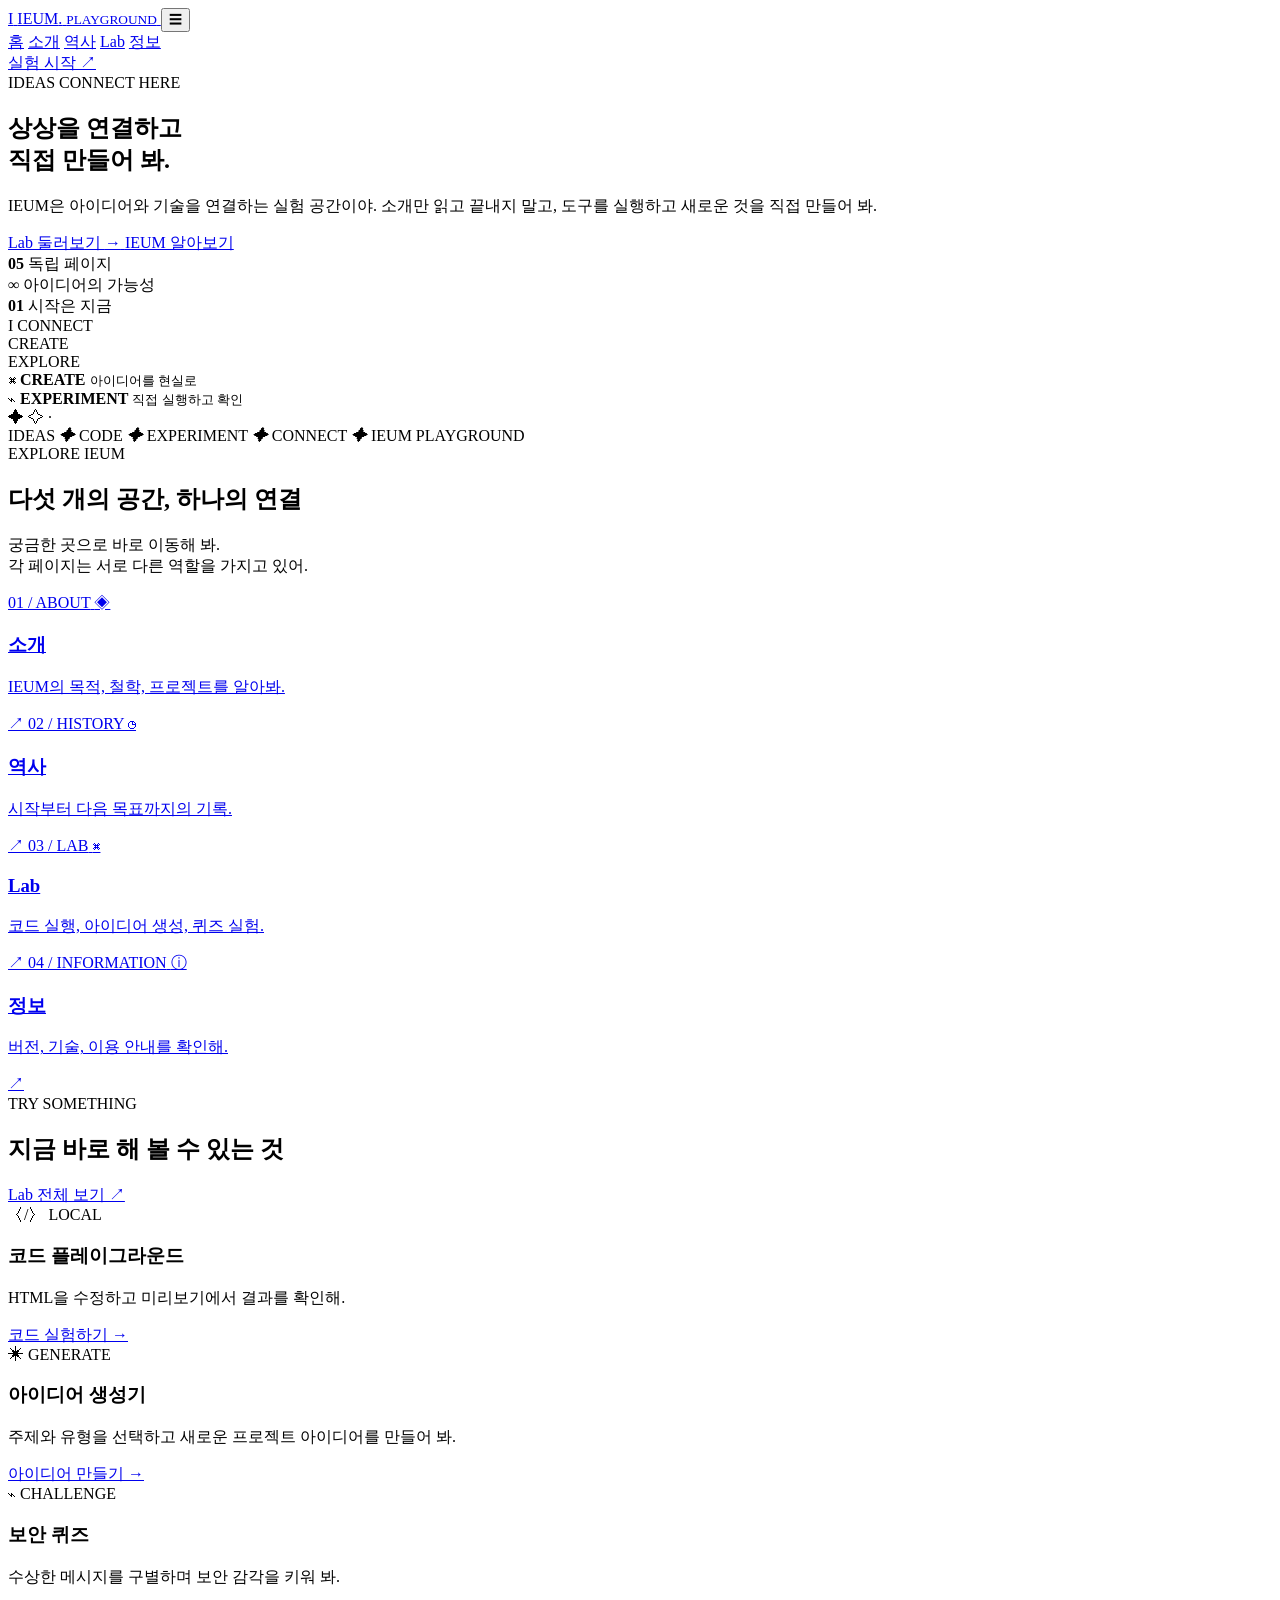
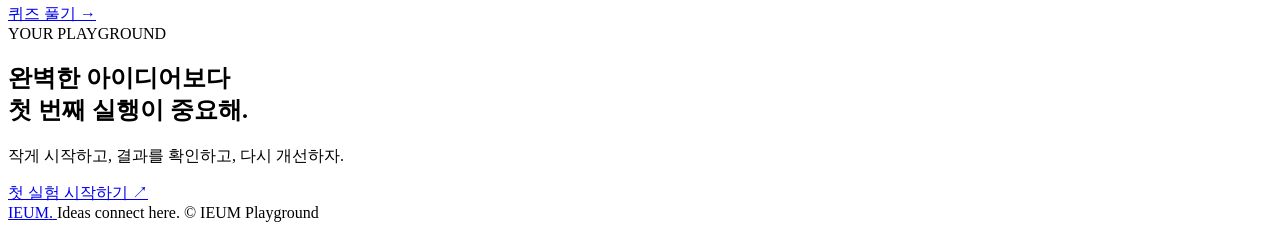
==== commit 5e0765f5: "Update index.html" ====
--- a/index.html
+++ b/index.html
@@ -5,405 +5,318 @@
     <meta charset="UTF-8">
     <meta name="viewport" content="width=device-width, initial-scale=1.0">
     <meta name="theme-color" content="#090b18">
-    <meta name="description" content="IEUM Studio — AI, 코드, 디자인을 직접 실험하고 새로운 아이디어를 만드는 인터랙티브 스튜디오.">
-    <title>IEUM Studio — Ideas Become Reality</title>
-    <link rel="icon" href="favicon.svg" type="image/svg+xml">
-    <link rel="stylesheet" href="styles.css">
+
+    <title>IEUM Playground</title>
+
+    <meta
+        name="description"
+        content="아이디어와 기술을 연결하는 IEUM Playground"
+    >
+
+    <link rel="icon" href="assets/images/favicon.svg">
+    <link rel="stylesheet" href="assets/css/global.css">
+
+    <script defer src="assets/js/global.js"></script>
+    <script defer src="assets/js/home.js"></script>
 </head>
+
 <body>
     <div class="ambient ambient-one"></div>
     <div class="ambient ambient-two"></div>
 
-    <header class="topbar">
-        <a class="brand" href="#home" aria-label="IEUM Studio 홈">
-            <span class="brand-mark">I<span>+</span></span>
-            <span class="brand-name">IEUM <b>STUDIO</b></span>
+    <header class="site-header">
+        <a class="brand" href="index.html">
+            <span class="brand-mark">I</span>
+
+            <span>
+                IEUM<span class="brand-dot">.</span>
+                <small>PLAYGROUND</small>
+            </span>
         </a>
 
-        <nav class="main-nav" id="mainNav" aria-label="주 메뉴">
-            <a href="#about" data-i18n="navAbout">소개</a>
-            <a href="#labs" data-i18n="navLabs">체험실</a>
-            <a href="#projects" data-i18n="navProjects">프로젝트</a>
-            <a href="#missions" data-i18n="navMissions">미션</a>
+        <button
+            class="menu-toggle"
+            id="menuToggle"
+            aria-label="메뉴 열기"
+            aria-expanded="false"
+        >
+            ☰
+        </button>
+
+        <nav class="main-nav" id="mainNav">
+            <a class="nav-link active" href="index.html">홈</a>
+            <a class="nav-link" href="pages/about.html">소개</a>
+            <a class="nav-link" href="pages/history.html">역사</a>
+            <a class="nav-link" href="pages/lab.html">Lab</a>
+            <a class="nav-link" href="pages/information.html">정보</a>
         </nav>
 
-        <div class="header-actions">
-            <button class="icon-button" id="languageBtn" aria-label="Switch language">EN</button>
-            <button class="primary-button small" id="exploreBtn" data-i18n="navExplore">탐험 시작 ↗</button>
-            <button class="menu-button" id="menuBtn" aria-label="메뉴 열기">☰</button>
-        </div>
+        <a class="header-cta" href="pages/lab.html">
+            실험 시작 <span>↗</span>
+        </a>
     </header>
 
     <main>
-        <section class="hero section-shell" id="home">
+        <section class="hero container">
             <div class="hero-copy">
-                <div class="eyebrow"><span class="live-dot"></span> INDEPENDENT CREATIVE TECH STUDIO</div>
-                <h1 data-i18n="heroTitle">상상을 연결하고,<br><span class="gradient-text">직접 만들어 봐.</span></h1>
-                <p class="hero-description" data-i18n="heroDesc">
-                    IEUM Studio는 AI, 소프트웨어, 디자인을 탐구하는 작은 개발 스튜디오야.
-                    구경만 하지 말고, 직접 실험하고 결과를 만들어 봐.
+                <div class="eyebrow">
+                    <span class="live-dot"></span>
+                    IDEAS CONNECT HERE
+                </div>
+
+                <h1>
+                    상상을 연결하고<br>
+                    <span class="gradient-text">
+                        직접 만들어 봐.
+                    </span>
+                </h1>
+
+                <p class="hero-description">
+                    IEUM은 아이디어와 기술을 연결하는 실험 공간이야.
+                    소개만 읽고 끝내지 말고, 도구를 실행하고 새로운 것을
+                    직접 만들어 봐.
                 </p>
+
                 <div class="hero-actions">
-                    <a href="#labs" class="primary-button" data-i18n="heroPrimary">실험실 들어가기 ↗</a>
-                    <a href="#about" class="text-button" data-i18n="heroSecondary">IEUM 알아보기 ↓</a>
-                </div>
-                <div class="hero-note">
-                    <span class="mini-orb">✳</span>
-                    <span data-i18n="heroNote">설치 없이 · 무료 체험 · 브라우저에서 바로 실행</span>
-                </div>
-            </div>
-
-            <div class="hero-visual" aria-label="IEUM Studio 인터랙티브 대시보드">
-                <div class="orbit orbit-large"></div>
-                <div class="orbit orbit-small"></div>
+                    <a class="button button-primary" href="pages/lab.html">
+                        Lab 둘러보기 <span>→</span>
+                    </a>
+
+                    <a class="button button-ghost" href="pages/about.html">
+                        IEUM 알아보기
+                    </a>
+                </div>
+
+                <div class="hero-proof">
+                    <div class="proof-item">
+                        <strong>05</strong>
+                        <span>독립 페이지</span>
+                    </div>
+
+                    <div class="proof-divider"></div>
+
+                    <div class="proof-item">
+                        <strong>∞</strong>
+                        <span>아이디어의 가능성</span>
+                    </div>
+
+                    <div class="proof-divider"></div>
+
+                    <div class="proof-item">
+                        <strong>01</strong>
+                        <span>시작은 지금</span>
+                    </div>
+                </div>
+            </div>
+
+            <div class="hero-art">
+                <div class="orbit orbit-a"></div>
+                <div class="orbit orbit-b"></div>
+                <div class="orbit orbit-c"></div>
+
                 <div class="hero-core">
-                    <span class="core-symbol">I<span>+</span></span>
-                    <strong>IEUM</strong>
-                    <small>IDEAS IN MOTION</small>
-                </div>
-                <div class="float-card float-ai">
-                    <span class="float-icon purple">✳</span>
-                    <div><b>AI LAB</b><small>Imagine · Generate</small></div>
-                    <span class="status-dot"></span>
-                </div>
-                <div class="float-card float-code">
-                    <span class="float-icon blue">⌘</span>
-                    <div><b>CODE LAB</b><small>Build · Explore</small></div>
-                    <span class="status-dot"></span>
-                </div>
-                <div class="float-card float-design">
-                    <span class="float-icon pink">◈</span>
-                    <div><b>DESIGN LAB</b><small>Create · Refine</small></div>
-                    <span class="status-dot"></span>
-                </div>
-                <div class="visual-caption">CONNECTING IDEAS <span>● ● ●</span></div>
-            </div>
-
-            <div class="hero-bottom">
-                <div><span class="stat-number" id="visitorCount">001</span><span class="stat-label" data-i18n="statVisitors">나만의 탐험 기록</span></div>
-                <div><span class="stat-number">∞</span><span class="stat-label" data-i18n="statIdeas">가능성</span></div>
-                <div><span class="stat-number">01</span><span class="stat-label" data-i18n="statRule">규칙: 직접 해보기</span></div>
-                <a href="#labs" class="scroll-hint">SCROLL TO EXPLORE <span>↓</span></a>
-            </div>
-        </section>
-
-        <section class="section-shell section-block" id="about">
+                    <span class="core-symbol">I</span>
+
+                    <span class="core-label">
+                        CONNECT<br>
+                        CREATE<br>
+                        EXPLORE
+                    </span>
+                </div>
+
+                <div class="float-card float-card-top">
+                    <span class="mini-icon purple">⌘</span>
+
+                    <span>
+                        <b>CREATE</b>
+                        <small>아이디어를 현실로</small>
+                    </span>
+                </div>
+
+                <div class="float-card float-card-bottom">
+                    <span class="mini-icon cyan">⌁</span>
+
+                    <span>
+                        <b>EXPERIMENT</b>
+                        <small>직접 실행하고 확인</small>
+                    </span>
+                </div>
+
+                <span class="spark spark-a">✦</span>
+                <span class="spark spark-b">✧</span>
+                <span class="spark spark-c">·</span>
+            </div>
+        </section>
+
+        <section class="container ticker-section">
+            <div class="ticker">
+                <span>IDEAS</span>
+                <i>✦</i>
+                <span>CODE</span>
+                <i>✦</i>
+                <span>EXPERIMENT</span>
+                <i>✦</i>
+                <span>CONNECT</span>
+                <i>✦</i>
+                <span>IEUM PLAYGROUND</span>
+            </div>
+        </section>
+
+        <section class="container section-block">
             <div class="section-heading">
                 <div>
-                    <span class="eyebrow">01 / WHO WE ARE</span>
-                    <h2 data-i18n="aboutTitle">작게 시작해도,<br><span class="gradient-text">가능성은 크게.</span></h2>
-                </div>
-                <p data-i18n="aboutDesc">거대한 회사인 척하기보다, 아이디어를 하나씩 실제 결과물로 바꾸는 데 집중해.</p>
-            </div>
-
-            <div class="about-grid">
-                <article class="glass-card about-main">
-                    <div class="card-icon">✳</div>
-                    <span class="card-kicker">OUR PHILOSOPHY</span>
-                    <h3 data-i18n="philosophyTitle">연결하면, 새로운 것이 시작돼.</h3>
-                    <p data-i18n="philosophyDesc">IEUM은 아이디어와 기술, 만드는 사람과 배우는 사람을 연결한다는 생각에서 출발해. 완벽한 계획을 기다리기보다 작동하는 첫 버전을 만들고, 실험하고, 개선해.</p>
-                    <div class="pill-row"><span>AI</span><span>SOFTWARE</span><span>CREATIVITY</span><span>SECURITY</span></div>
-                </article>
-
-                <article class="glass-card principle-card">
-                    <span class="principle-number">01</span>
-                    <h3 data-i18n="principleOne">직접 만들기</h3>
-                    <p data-i18n="principleOneDesc">아이디어는 실행해 볼 때 진짜 프로젝트가 돼.</p>
-                    <span class="principle-symbol">↗</span>
-                </article>
-                <article class="glass-card principle-card">
-                    <span class="principle-number">02</span>
-                    <h3 data-i18n="principleTwo">쉽게 시작하기</h3>
-                    <p data-i18n="principleTwoDesc">복잡한 기술도 누구나 탐험할 수 있도록.</p>
-                    <span class="principle-symbol">◎</span>
-                </article>
-                <article class="glass-card principle-card">
-                    <span class="principle-number">03</span>
-                    <h3 data-i18n="principleThree">안전하게 만들기</h3>
-                    <p data-i18n="principleThreeDesc">보안과 개인정보는 나중이 아니라 처음부터.</p>
-                    <span class="principle-symbol">⌑</span>
-                </article>
-            </div>
-
-            <div class="process-strip">
-                <div><span>STEP 01</span><b data-i18n="processOne">아이디어</b></div>
-                <span class="process-arrow">→</span>
-                <div><span>STEP 02</span><b data-i18n="processTwo">실험</b></div>
-                <span class="process-arrow">→</span>
-                <div><span>STEP 03</span><b data-i18n="processThree">구현</b></div>
-                <span class="process-arrow">→</span>
-                <div><span>STEP 04</span><b data-i18n="processFour">개선</b></div>
-            </div>
-        </section>
-
-        <section class="section-shell section-block" id="labs">
+                    <span class="eyebrow">EXPLORE IEUM</span>
+                    <h2>다섯 개의 공간, 하나의 연결</h2>
+                </div>
+
+                <p>
+                    궁금한 곳으로 바로 이동해 봐.<br>
+                    각 페이지는 서로 다른 역할을 가지고 있어.
+                </p>
+            </div>
+
+            <div class="page-grid">
+                <a class="page-card card-purple" href="pages/about.html">
+                    <span class="card-index">01 / ABOUT</span>
+                    <span class="page-card-icon">◈</span>
+                    <h3>소개</h3>
+                    <p>IEUM의 목적, 철학, 프로젝트를 알아봐.</p>
+                    <span class="card-arrow">↗</span>
+                </a>
+
+                <a class="page-card card-blue" href="pages/history.html">
+                    <span class="card-index">02 / HISTORY</span>
+                    <span class="page-card-icon">◷</span>
+                    <h3>역사</h3>
+                    <p>시작부터 다음 목표까지의 기록.</p>
+                    <span class="card-arrow">↗</span>
+                </a>
+
+                <a class="page-card card-cyan" href="pages/lab.html">
+                    <span class="card-index">03 / LAB</span>
+                    <span class="page-card-icon">⌘</span>
+                    <h3>Lab</h3>
+                    <p>코드 실행, 아이디어 생성, 퀴즈 실험.</p>
+                    <span class="card-arrow">↗</span>
+                </a>
+
+                <a
+                    class="page-card card-pink"
+                    href="pages/information.html"
+                >
+                    <span class="card-index">04 / INFORMATION</span>
+                    <span class="page-card-icon">ⓘ</span>
+                    <h3>정보</h3>
+                    <p>버전, 기술, 이용 안내를 확인해.</p>
+                    <span class="card-arrow">↗</span>
+                </a>
+            </div>
+        </section>
+
+        <section class="container section-block feature-section">
             <div class="section-heading">
                 <div>
-                    <span class="eyebrow">02 / INTERACTIVE ZONE</span>
-                    <h2 data-i18n="labsTitle">구경은 여기까지.<br><span class="gradient-text">이제 직접 실험해.</span></h2>
-                </div>
-                <p data-i18n="labsDesc">아래 체험은 브라우저에서 실행돼. 실제 AI 서버나 외부 계정 없이도 여러 기능을 시험할 수 있어.</p>
-            </div>
-
-            <div class="lab-tabs" role="tablist" aria-label="체험실 선택">
-                <button class="lab-tab active" data-lab="ai" role="tab" aria-selected="true">✳ AI LAB</button>
-                <button class="lab-tab" data-lab="code" role="tab" aria-selected="false">⌘ CODE LAB</button>
-                <button class="lab-tab" data-lab="security" role="tab" aria-selected="false">◇ SECURITY</button>
-                <button class="lab-tab" data-lab="design" role="tab" aria-selected="false">◈ DESIGN LAB</button>
-            </div>
-
-            <div class="lab-panel active" id="lab-ai">
-                <div class="lab-intro">
-                    <span class="lab-tag purple-tag">EXPERIMENT 001</span>
-                    <h3 data-i18n="aiLabTitle">AI 사고 실험실</h3>
-                    <p data-i18n="aiLabDesc">같은 질문도 어떻게 묻느냐에 따라 결과가 달라질 수 있어. 질문을 입력하고 답변 방식을 바꿔 봐.</p>
-                </div>
-                <div class="experiment-grid">
-                    <div class="experiment-controls">
-                        <label for="aiPrompt" data-i18n="promptLabel">AI에게 무엇을 물어볼까?</label>
-                        <textarea id="aiPrompt" rows="4" maxlength="500" placeholder="예: 초보자도 이해할 수 있게 인공지능을 설명해 줘."></textarea>
-                        <label for="aiMode" data-i18n="answerStyle">답변 스타일</label>
-                        <select id="aiMode">
-                            <option value="simple">쉽게 설명하기</option>
-                            <option value="logical">논리적으로 분석하기</option>
-                            <option value="creative">창의적으로 생각하기</option>
-                            <option value="steps">단계별로 안내하기</option>
-                        </select>
-                        <button class="primary-button full-button" id="runAI" data-i18n="runExperiment">실험 실행 ↗</button>
-                        <p class="microcopy" data-i18n="simulationNotice">이 기능은 규칙 기반 데모이며 실제 AI 모델을 호출하지 않아.</p>
-                    </div>
-                    <div class="output-window">
-                        <div class="window-top"><span></span><span></span><span></span><b>IEUM RESPONSE</b></div>
-                        <div class="output-content" id="aiOutput" aria-live="polite">
-                            <div class="empty-state"><span>✳</span><b>여기에 결과가 나타나.</b><p>질문을 입력하고 실험을 실행해 봐.</p></div>
-                        </div>
-                    </div>
-                </div>
-                <div class="mini-challenge">
-                    <span class="challenge-icon">⚡</span>
-                    <div><b data-i18n="aiChallengeTitle">도전 과제</b><p data-i18n="aiChallengeDesc">질문은 그대로 두고 스타일만 바꿔서 결과의 차이를 비교해 봐.</p></div>
-                    <button class="outline-button" data-complete="ai" data-i18n="markDone">완료 체크 +1</button>
-                </div>
-            </div>
-
-            <div class="lab-panel" id="lab-code" hidden>
-                <div class="lab-intro">
-                    <span class="lab-tag blue-tag">EXPERIMENT 002</span>
-                    <h3 data-i18n="codeLabTitle">브라우저 코드 놀이터</h3>
-                    <p data-i18n="codeLabDesc">HTML을 직접 수정하고 결과를 확인해 봐. 실행은 격리된 미리보기 영역에서 이뤄져.</p>
-                </div>
-                <div class="code-workbench">
-                    <div class="code-editor">
-                        <div class="editor-top"><span>● index.html</span><button id="resetCode" class="tiny-button">초기화</button></div>
-                        <textarea id="codeInput" spellcheck="false" aria-label="HTML 코드 편집기"><div style="font-family: sans-serif; text-align: center; padding: 24px; color: #6d5dfc;">
-  <h1>안녕, IEUM!</h1>
-  <p>내 첫 번째 웹페이지야.</p>
-  <button onclick="this.textContent='클릭 성공! 🎉'">눌러 봐</button>
-</div></textarea>
-                        <button class="primary-button full-button" id="runCode">▶ 코드 실행</button>
-                    </div>
-                    <div class="preview-area">
-                        <div class="preview-top"><span>LIVE PREVIEW</span><span class="preview-status">● READY</span></div>
-                        <iframe id="codePreview" title="HTML 코드 미리보기" sandbox="allow-scripts" referrerpolicy="no-referrer"></iframe>
-                    </div>
-                </div>
-                <div class="mini-challenge">
-                    <span class="challenge-icon">⌘</span>
-                    <div><b>코딩 미션</b><p>제목을 바꾸고, 버튼 색상도 바꿔 봐. 작은 수정도 개발의 시작이야.</p></div>
-                    <button class="outline-button" data-complete="code">완료 체크 +1</button>
-                </div>
-            </div>
-
-            <div class="lab-panel" id="lab-security" hidden>
-                <div class="lab-intro">
-                    <span class="lab-tag pink-tag">EXPERIMENT 003</span>
-                    <h3 data-i18n="securityLabTitle">보안 탐정 사무소</h3>
-                    <p data-i18n="securityLabDesc">메시지를 읽고 수상한 단서를 찾아 봐. 실제 공격을 수행하지 않는 교육용 퀴즈야.</p>
-                </div>
-                <div class="security-case">
-                    <div class="case-header"><span>CASE FILE #001</span><span class="case-status">OPEN</span></div>
-                    <div class="fake-message">
-                        <div class="message-avatar">?</div>
-                        <div><b>계정 보안팀</b><small>방금 도착한 메시지</small></div>
-                        <span class="message-warning">주의 필요</span>
-                    </div>
-                    <blockquote id="phishingMessage">[긴급] 계정이 10분 후 정지됩니다! 아래 링크에서 즉시 비밀번호를 입력하세요. 보상 포인트도 지급됩니다.</blockquote>
-                    <p class="case-question" data-i18n="securityQuestion">이 메시지에서 가장 의심스러운 점은?</p>
-                    <div class="quiz-options" id="securityOptions">
-                        <button data-answer="wrong">메시지에 느낌표가 있다.</button>
-                        <button data-answer="correct">긴급함을 강조하고 비밀번호 입력을 요구한다.</button>
-                        <button data-answer="wrong">발신자 이름이 짧다.</button>
-                        <button data-answer="wrong">문장이 한국어로 쓰여 있다.</button>
-                    </div>
-                    <div id="securityFeedback" class="quiz-feedback" aria-live="polite"></div>
-                    <button class="outline-button" id="nextSecurity">다른 사례 보기 ↗</button>
-                </div>
-                <div class="mini-challenge">
-                    <span class="challenge-icon">◇</span>
-                    <div><b>보안 미션</b><p>정답을 고르고, 왜 의심해야 하는지 설명할 수 있으면 성공!</p></div>
-                    <button class="outline-button" data-complete="security">완료 체크 +1</button>
-                </div>
-            </div>
-
-            <div class="lab-panel" id="lab-design" hidden>
-                <div class="lab-intro">
-                    <span class="lab-tag purple-tag">EXPERIMENT 004</span>
-                    <h3 data-i18n="designLabTitle">나만의 브랜드 실험실</h3>
-                    <p data-i18n="designLabDesc">색상, 브랜드 이름, 문구를 바꾸고 결과를 만들어 봐. 디자인은 직접 선택하면서 배우는 거야.</p>
-                </div>
-                <div class="design-workbench">
-                    <div class="design-controls">
-                        <label for="brandName">브랜드 이름</label>
-                        <input id="brandName" maxlength="28" value="IEUM">
-                        <label for="brandSlogan">슬로건</label>
-                        <input id="brandSlogan" maxlength="80" value="Ideas Become Reality">
-                        <label for="brandColor">대표 색상</label>
-                        <div class="color-picker-row">
-                            <input type="color" id="brandColor" value="#8b7cff" aria-label="대표 색상">
-                            <span id="colorValue">#8B7CFF</span>
-                            <button class="tiny-button" id="randomColor">랜덤 색상</button>
-                        </div>
-                        <button class="primary-button full-button" id="saveDesign">이 디자인 저장</button>
-                    </div>
-                    <div class="brand-preview" id="brandPreview">
-                        <div class="preview-brand-mark">I<span>+</span></div>
-                        <h3 id="previewName">IEUM</h3>
-                        <p id="previewSlogan">Ideas Become Reality</p>
-                        <span class="preview-pill">CREATIVE STUDIO</span>
-                    </div>
-                </div>
-                <div class="mini-challenge">
-                    <span class="challenge-icon">◈</span>
-                    <div><b>디자인 미션</b><p>마음에 드는 색상을 고르고 이름과 슬로건을 저장해 봐.</p></div>
-                    <button class="outline-button" data-complete="design">완료 체크 +1</button>
-                </div>
-            </div>
-        </section>
-
-        <section class="section-shell section-block" id="projects">
-            <div class="section-heading">
-                <div>
-                    <span class="eyebrow">03 / PROJECT ARCHIVE</span>
-                    <h2 data-i18n="projectsTitle">아이디어가 실제로<br><span class="gradient-text">움직이는 곳.</span></h2>
-                </div>
-                <p data-i18n="projectsDesc">IEUM이 지향하는 프로젝트들을 살펴봐. 진행 상태와 실제 공개 여부는 구분해서 표시해.</p>
-            </div>
-            <div class="project-grid">
-                <article class="project-card project-featured">
-                    <div class="project-art art-ai"><span class="art-orbit"></span><span class="art-center">✳</span><span class="art-label">INTELLIGENCE / 01</span></div>
-                    <div class="project-content"><div class="project-meta"><span>AI · EXPERIMENT</span><span class="project-status">CONCEPT</span></div><h3>MarstLM</h3><p data-i18n="marstDesc">한국어 중심의 언어 모델을 직접 구현하고 학습 구조를 탐구하는 실험 프로젝트.</p><div class="project-tags"><span>Python</span><span>PyTorch</span><span>Transformer</span></div></div>
+                    <span class="eyebrow">TRY SOMETHING</span>
+                    <h2>지금 바로 해 볼 수 있는 것</h2>
+                </div>
+
+                <a class="text-link" href="pages/lab.html">
+                    Lab 전체 보기 ↗
+                </a>
+            </div>
+
+            <div class="feature-grid">
+                <article class="feature-card">
+                    <div class="feature-top">
+                        <span class="feature-icon">〈/〉</span>
+                        <span class="status-pill">LOCAL</span>
+                    </div>
+
+                    <h3>코드 플레이그라운드</h3>
+
+                    <p>
+                        HTML을 수정하고 미리보기에서
+                        결과를 확인해.
+                    </p>
+
+                    <a href="pages/lab.html#code-lab">
+                        코드 실험하기 <span>→</span>
+                    </a>
                 </article>
-                <article class="project-card">
-                    <div class="project-art art-editor"><span class="editor-play">▶</span><div class="editor-lines"><i></i><i></i><i></i><i></i></div><span class="art-label">CREATION / 02</span></div>
-                    <div class="project-content"><div class="project-meta"><span>CREATIVE TOOLS</span><span class="project-status">CONCEPT</span></div><h3>Marst Editor</h3><p data-i18n="editorDesc">영상 편집과 AI 보조 기능을 결합해 빠르고 가벼운 창작 도구를 지향하는 프로젝트.</p><div class="project-tags"><span>Desktop</span><span>Editing</span><span>AI</span></div></div>
+
+                <article class="feature-card">
+                    <div class="feature-top">
+                        <span class="feature-icon">✳</span>
+                        <span class="status-pill">GENERATE</span>
+                    </div>
+
+                    <h3>아이디어 생성기</h3>
+
+                    <p>
+                        주제와 유형을 선택하고 새로운
+                        프로젝트 아이디어를 만들어 봐.
+                    </p>
+
+                    <a href="pages/lab.html#idea-lab">
+                        아이디어 만들기 <span>→</span>
+                    </a>
                 </article>
-                <article class="project-card">
-                    <div class="project-art art-weather"><span class="weather-sun">☼</span><span class="weather-wave"></span><span class="art-label">DATA / 03</span></div>
-                    <div class="project-content"><div class="project-meta"><span>DATA · ML</span><span class="project-status">CONCEPT</span></div><h3>Marst Weather</h3><p data-i18n="weatherDesc">날씨 데이터와 머신러닝을 연결해 관측 자료를 분석하는 프로젝트 구상.</p><div class="project-tags"><span>Weather</span><span>Data</span><span>ML</span></div></div>
+
+                <article class="feature-card">
+                    <div class="feature-top">
+                        <span class="feature-icon">⌁</span>
+                        <span class="status-pill">CHALLENGE</span>
+                    </div>
+
+                    <h3>보안 퀴즈</h3>
+
+                    <p>
+                        수상한 메시지를 구별하며
+                        보안 감각을 키워 봐.
+                    </p>
+
+                    <a href="pages/lab.html#security-lab">
+                        퀴즈 풀기 <span>→</span>
+                    </a>
                 </article>
-                <article class="project-card">
-                    <div class="project-art art-coding"><span class="coding-symbol">{ }</span><span class="art-label">DEVELOPER TOOLS / 04</span></div>
-                    <div class="project-content"><div class="project-meta"><span>LEARNING · CODE</span><span class="project-status">CONCEPT</span></div><h3>IEUM CodingDirector</h3><p data-i18n="codingDesc">코드 기호, 태그, 키워드와 문법을 검색하고 여러 프로젝트에서 재사용하기 위한 코딩 사전.</p><div class="project-tags"><span>Dictionary</span><span>JSON</span><span>Learning</span></div></div>
-                </article>
-                <article class="project-card">
-                    <div class="project-art art-analytics"><span class="analytics-bars"><i></i><i></i><i></i><i></i><i></i></span><span class="art-label">INSIGHTS / 05</span></div>
-                    <div class="project-content"><div class="project-meta"><span>WEB · ANALYTICS</span><span class="project-status">CONCEPT</span></div><h3>IEUM Analytics</h3><p data-i18n="analyticsDesc">서비스 이용 현황을 파악하되 API 키와 민감한 서버 정보를 공개하지 않는 분석 도구 구상.</p><div class="project-tags"><span>Privacy</span><span>Web</span><span>Security</span></div></div>
-                </article>
-                <article class="project-card idea-card">
-                    <div class="idea-plus">＋</div><h3 data-i18n="nextProjectTitle">다음 프로젝트는?</h3><p data-i18n="nextProjectDesc">다음 아이디어는 아직 정해지지 않았어. 네가 직접 제안해 봐.</p><button class="outline-button" id="suggestProject">아이디어 제안 ↗</button>
-                </article>
-            </div>
-        </section>
-
-        <section class="section-shell section-block" id="ideaLab">
-            <div class="idea-banner">
-                <div class="idea-banner-copy">
-                    <span class="eyebrow">04 / IDEA GENERATOR</span>
-                    <h2 data-i18n="ideaTitle">막혔어?<br><span class="gradient-text">아이디어를 섞어 봐.</span></h2>
-                    <p data-i18n="ideaDesc">기술과 문제를 조합해서 새로운 프로젝트 출발점을 만들어 봐.</p>
-                    <button class="primary-button" id="generateIdea">아이디어 생성 ✦</button>
-                </div>
-                <div class="idea-result" aria-live="polite" id="ideaResult">
-                    <span class="idea-result-label">YOUR NEXT EXPERIMENT</span>
-                    <div class="idea-result-symbol">✳</div>
-                    <h3>어떤 걸 만들어 볼까?</h3>
-                    <p>버튼을 눌러 새로운 조합을 만들어 봐.</p>
-                    <div class="idea-chips"><span>TECH</span><span>PROBLEM</span><span>IDEA</span></div>
-                </div>
-            </div>
-        </section>
-
-        <section class="section-shell section-block" id="missions">
-            <div class="section-heading">
-                <div>
-                    <span class="eyebrow">05 / YOUR EXPLORATION</span>
-                    <h2 data-i18n="missionsTitle">방문자가 아니라,<br><span class="gradient-text">탐험가가 되어 봐.</span></h2>
-                </div>
-                <p data-i18n="missionsDesc">체험을 완료하면 이 기기에 탐험 기록이 저장돼. 계정이나 서버로 전송되지 않아.</p>
-            </div>
-            <div class="mission-dashboard">
-                <div class="progress-card glass-card">
-                    <div class="progress-top"><span data-i18n="progressTitle">나의 탐험 진행률</span><span id="progressText">0 / 8</span></div>
-                    <div class="progress-track"><div class="progress-fill" id="progressFill"></div></div>
-                    <div class="progress-bottom"><span id="progressMessage">첫 번째 체험을 시작해 봐!</span><span id="progressPercent">0%</span></div>
-                    <div class="badge-wall" id="badgeWall">
-                        <div class="badge-item locked"><span>✳</span><small>AI 탐험가</small></div>
-                        <div class="badge-item locked"><span>⌘</span><small>코드 메이커</small></div>
-                        <div class="badge-item locked"><span>◇</span><small>보안 탐정</small></div>
-                        <div class="badge-item locked"><span>◈</span><small>디자인 크리에이터</small></div>
-                        <div class="badge-item locked"><span>⚡</span><small>아이디어 발명가</small></div>
-                        <div class="badge-item locked"><span>★</span><small>전시 탐험가</small></div>
-                        <div class="badge-item locked"><span>◎</span><small>호기심 수집가</small></div>
-                        <div class="badge-item locked"><span>∞</span><small>IEUM 마스터</small></div>
-                    </div>
-                    <button class="outline-button" id="resetProgress">탐험 기록 초기화</button>
-                </div>
-                <div class="mission-list">
-                    <h3 data-i18n="missionListTitle">오늘의 탐험 체크리스트</h3>
-                    <label class="mission-row"><input type="checkbox" data-mission="read"><span><b>IEUM 소개 읽기</b><small>우리가 무엇을 만들려는지 알아보기</small></span><span class="mission-xp">+1</span></label>
-                    <label class="mission-row"><input type="checkbox" data-mission="ai"><span><b>AI 실험 실행</b><small>질문을 입력하고 결과 비교하기</small></span><span class="mission-xp">+1</span></label>
-                    <label class="mission-row"><input type="checkbox" data-mission="code"><span><b>코드 실행</b><small>HTML을 바꾸고 미리보기 확인하기</small></span><span class="mission-xp">+1</span></label>
-                    <label class="mission-row"><input type="checkbox" data-mission="security"><span><b>보안 퀴즈 풀기</b><small>수상한 단서를 찾아보기</small></span><span class="mission-xp">+1</span></label>
-                    <label class="mission-row"><input type="checkbox" data-mission="design"><span><b>브랜드 디자인 저장</b><small>나만의 조합 만들기</small></span><span class="mission-xp">+1</span></label>
-                    <label class="mission-row"><input type="checkbox" data-mission="idea"><span><b>아이디어 생성</b><small>새로운 프로젝트 조합 발견하기</small></span><span class="mission-xp">+1</span></label>
-                    <label class="mission-row"><input type="checkbox" data-mission="projects"><span><b>프로젝트 전시 둘러보기</b><small>관심 가는 프로젝트 하나 고르기</small></span><span class="mission-xp">+1</span></label>
-                    <label class="mission-row"><input type="checkbox" data-mission="faq"><span><b>질문과 답변 확인</b><small>IEUM의 원칙 알아보기</small></span><span class="mission-xp">+1</span></label>
-                </div>
-            </div>
-        </section>
-
-        <section class="section-shell section-block" id="faq">
-            <div class="section-heading">
-                <div><span class="eyebrow">06 / GOOD QUESTIONS</span><h2 data-i18n="faqTitle">궁금한 게 있다면.</h2></div>
-                <p data-i18n="faqDesc">IEUM이 어떤 곳인지, 이 사이트가 어떻게 작동하는지 알려 줄게.</p>
-            </div>
-            <div class="faq-list">
-                <details><summary>IEUM Studio는 어떤 곳이야?</summary><p>AI, 소프트웨어, 디자인을 탐구하고 아이디어를 작은 실험과 프로젝트로 발전시키는 개발 스튜디오를 지향해.</p></details>
-                <details><summary>여기에 있는 프로젝트는 모두 완성된 거야?</summary><p>아니야. 프로젝트 카드의 CONCEPT 표시는 기획 또는 콘셉트 단계라는 뜻이야. 실제 공개·완성 상태를 과장하지 않도록 구분했어.</p></details>
-                <details><summary>AI 실험실은 진짜 AI야?</summary><p>현재 데모는 브라우저 안의 규칙 기반 시뮬레이션이야. 실제 AI 모델이나 API를 연결한 상태는 아니야.</p></details>
-                <details><summary>내가 입력한 내용은 서버로 전송돼?</summary><p>이 사이트의 체험 기능은 기본적으로 브라우저 안에서 작동해. 탐험 기록은 localStorage에 저장돼. 단, 사이트 호스팅 제공자의 일반적인 접속 로그는 별개일 수 있어.</p></details>
-                <details><summary>모바일이나 태블릿에서도 쓸 수 있어?</summary><p>응. 반응형 레이아웃을 사용해서 화면 크기에 따라 배치가 바뀌도록 설계했어. 코드 편집은 큰 화면에서 더 편할 수 있어.</p></details>
-                <details><summary>새로운 아이디어를 보내려면?</summary><p>아래 아이디어 제안 버튼을 이용하면 기기에서 메일 앱을 열 수 있어. 메일 주소를 설정하지 않았다면 실제 전송은 되지 않아.</p></details>
-            </div>
-        </section>
-
-        <section class="section-shell final-cta">
-            <div class="cta-orb">I<span>+</span></div>
-            <span class="eyebrow">YOUR IDEA STARTS HERE</span>
-            <h2 data-i18n="ctaTitle">생각만 하지 말고,<br><span class="gradient-text">한 번 만들어 봐.</span></h2>
-            <p data-i18n="ctaDesc">작은 실험 하나가 다음 프로젝트의 시작이 될 수 있어.</p>
-            <a href="#labs" class="primary-button">체험실로 돌아가기 ↑</a>
+            </div>
+        </section>
+
+        <section class="container home-bottom">
+            <div>
+                <span class="eyebrow">YOUR PLAYGROUND</span>
+
+                <h2>
+                    완벽한 아이디어보다<br>
+                    <span class="gradient-text">
+                        첫 번째 실행이 중요해.
+                    </span>
+                </h2>
+
+                <p>
+                    작게 시작하고, 결과를 확인하고,
+                    다시 개선하자.
+                </p>
+            </div>
+
+            <a class="button button-primary" href="pages/lab.html">
+                첫 실험 시작하기 ↗
+            </a>
         </section>
     </main>
 
-    <footer class="footer">
-        <a class="brand footer-brand" href="#home"><span class="brand-mark">I<span>+</span></span><span class="brand-name">IEUM <b>STUDIO</b></span></a>
-        <p>Ideas Become Reality.</p>
-        <span>© <span id="year"></span> IEUM Studio · Built to explore.</span>
-        <button class="text-button" id="backToTop">맨 위로 ↑</button>
+    <footer class="site-footer container">
+        <a class="footer-brand" href="index.html">
+            IEUM<span>.</span>
+        </a>
+
+        <span>Ideas connect here.</span>
+
+        <span>
+            © <span id="year"></span> IEUM Playground
+        </span>
     </footer>
 
     <div class="toast" id="toast" role="status" aria-live="polite"></div>
-    <script src="app.js"></script>
 </body>
 </html>
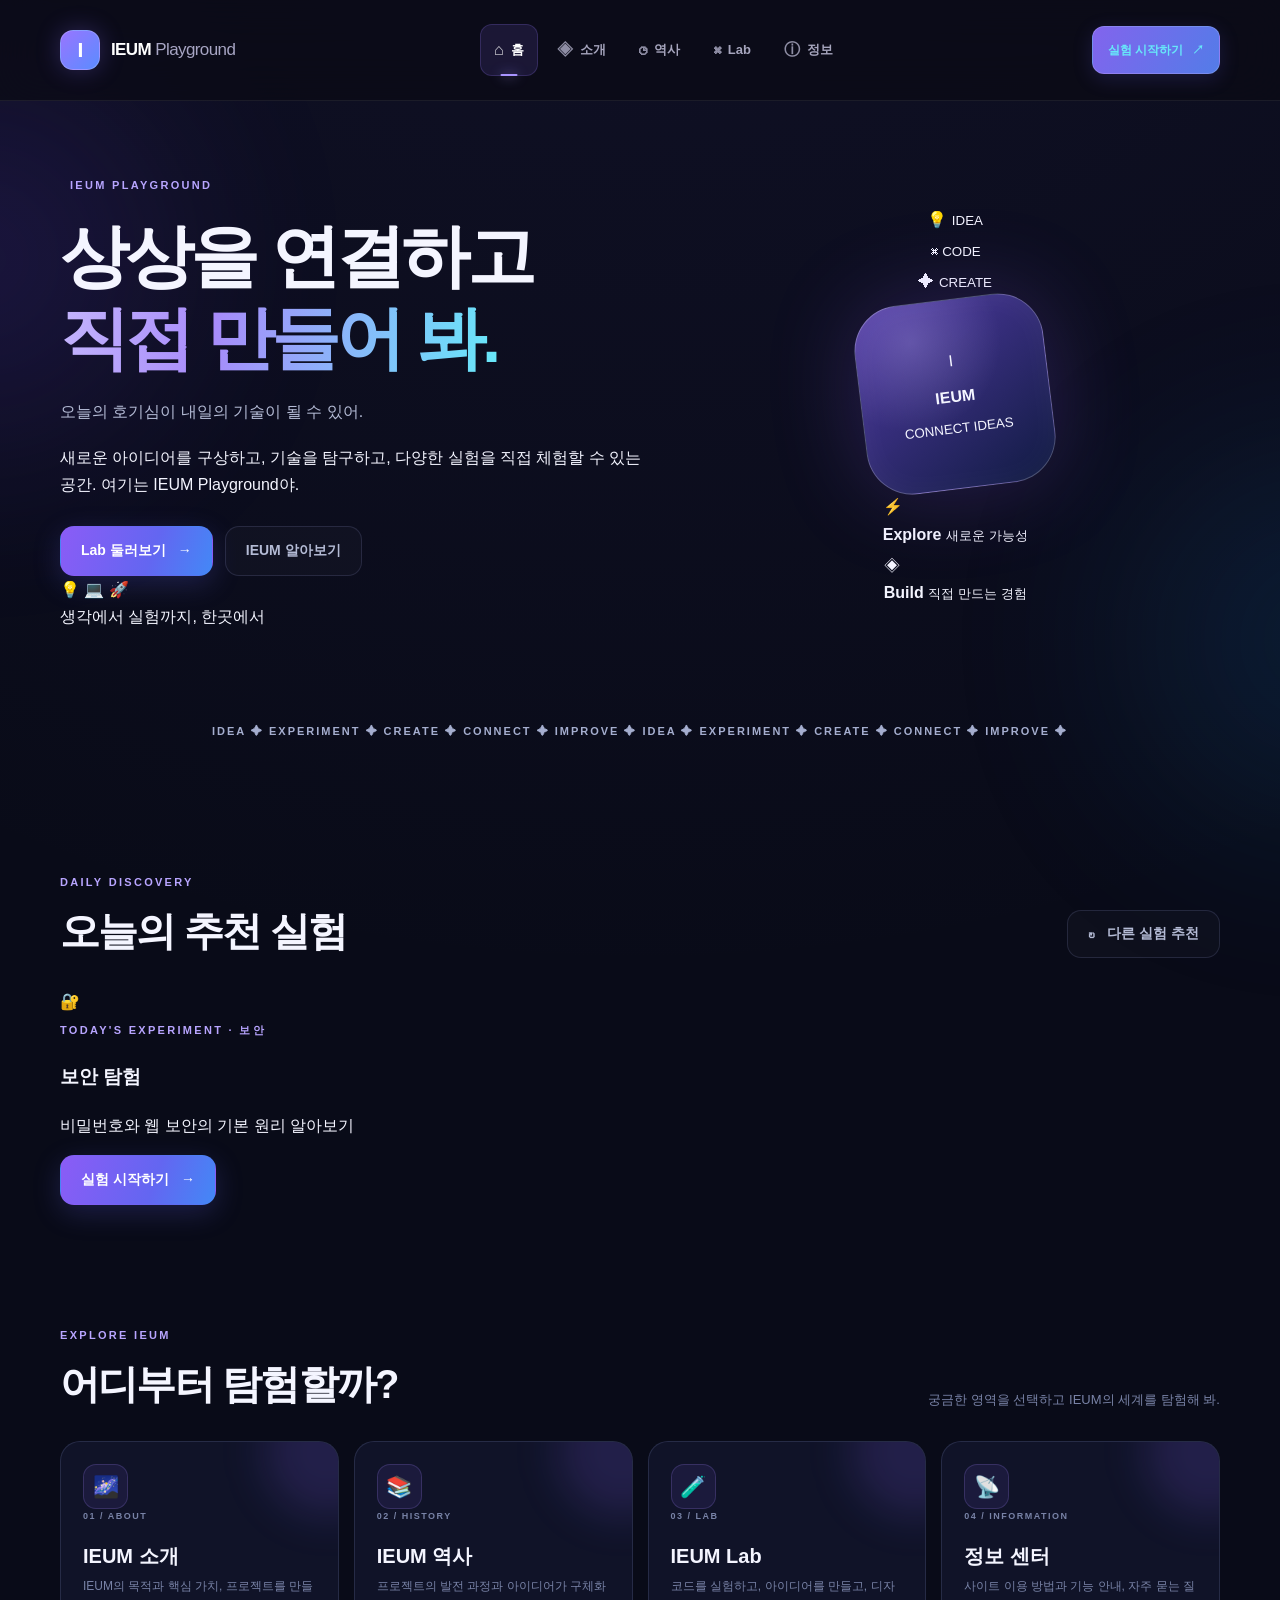
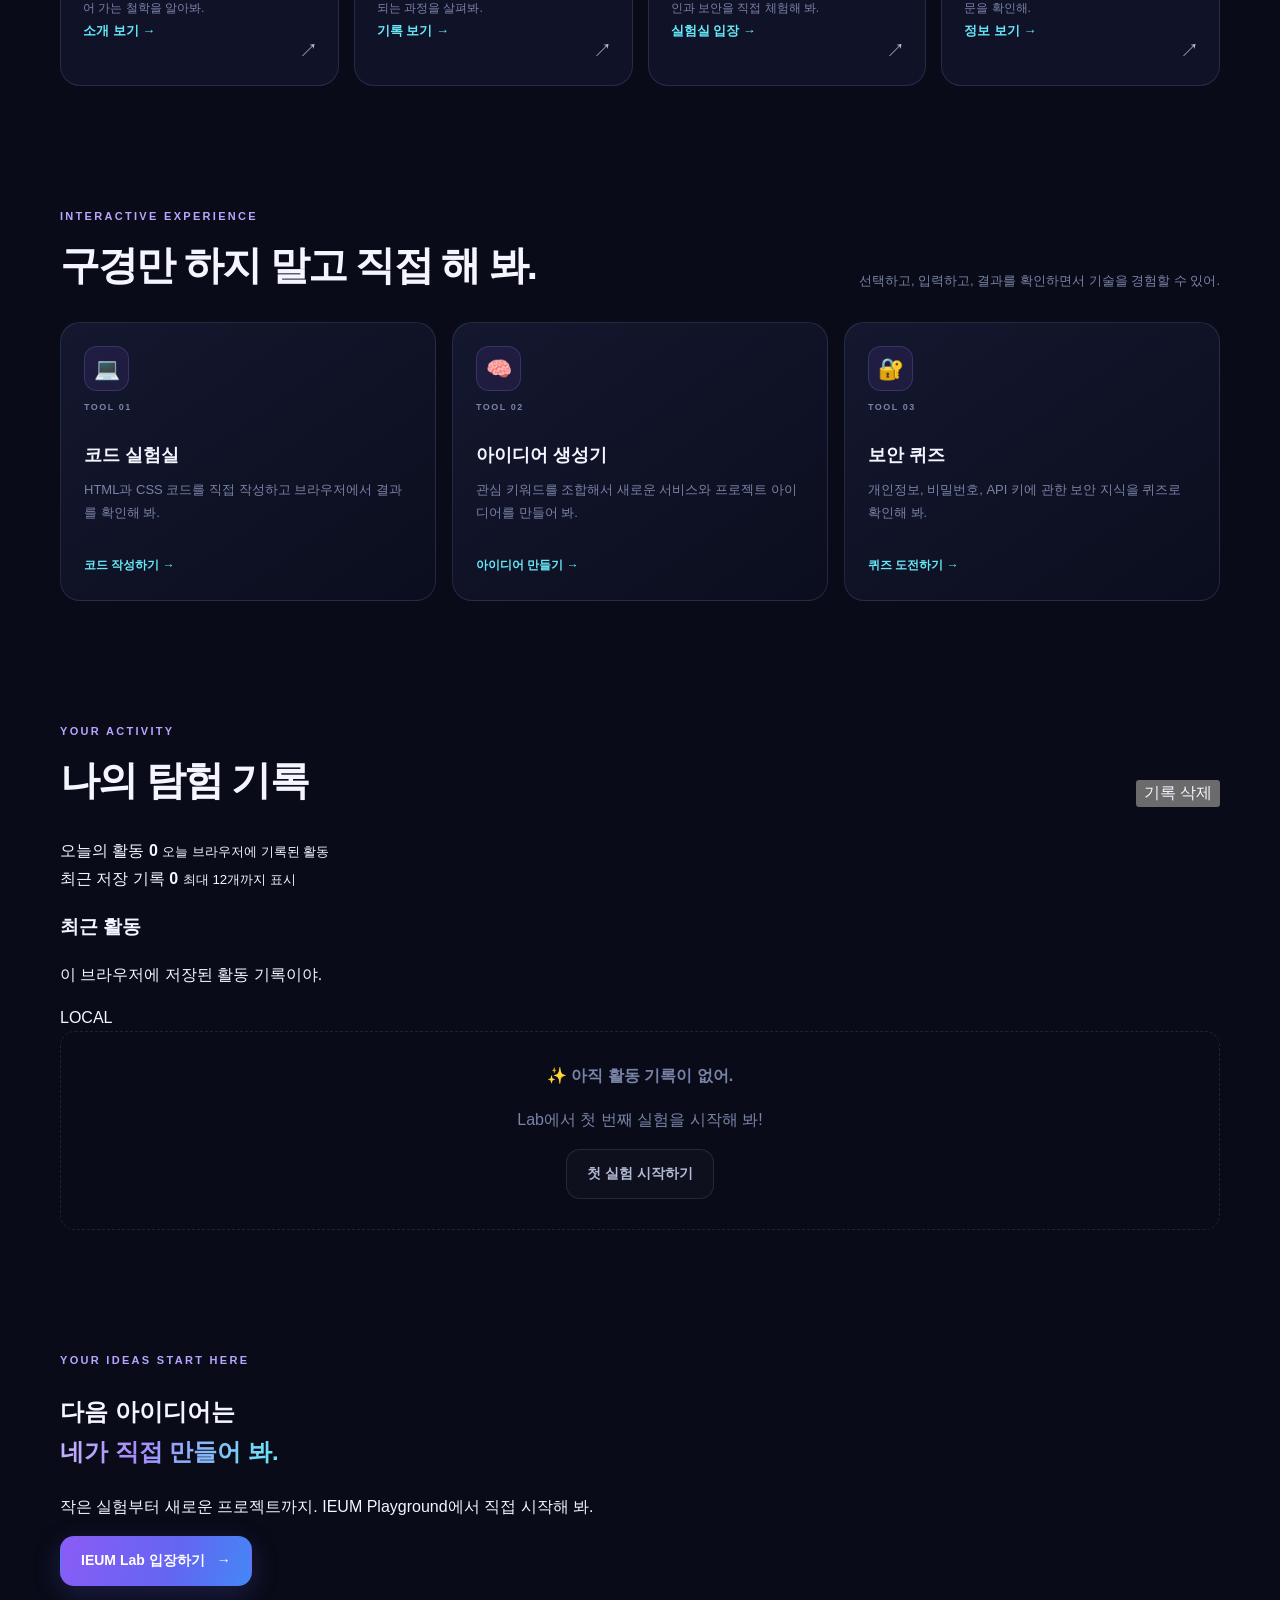
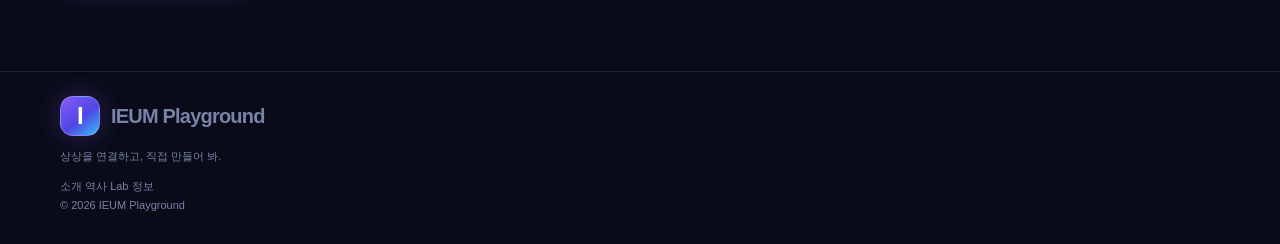
==== commit 59b05fd1: "Update index.html" ====
--- a/index.html
+++ b/index.html
@@ -4,82 +4,59 @@
 <head>
     <meta charset="UTF-8">
     <meta name="viewport" content="width=device-width, initial-scale=1.0">
-    <meta name="theme-color" content="#090b18">
-
-    <title>IEUM Playground</title>
-
+    <meta name="theme-color" content="#0b0b16">
     <meta
         name="description"
-        content="아이디어와 기술을 연결하는 IEUM Playground"
+        content="IEUM Playground — 아이디어를 탐구하고, 코드를 실험하고, 새로운 가능성을 연결하는 공간."
     >
 
-    <link rel="icon" href="assets/images/favicon.svg">
+    <title>IEUM Playground — 상상을 연결하다</title>
+
+    <link rel="icon" href="assets/images/favicon.svg" type="image/svg+xml">
+
     <link rel="stylesheet" href="assets/css/global.css">
-
-    <script defer src="assets/js/global.js"></script>
-    <script defer src="assets/js/home.js"></script>
+    <link rel="stylesheet" href="assets/css/navbar.css">
+
+    <script src="assets/js/global.js" defer></script>
+    <script src="assets/js/navbar.js" defer></script>
+    <script src="assets/js/home.js" defer></script>
 </head>
 
-<body>
-    <div class="ambient ambient-one"></div>
-    <div class="ambient ambient-two"></div>
-
-    <header class="site-header">
-        <a class="brand" href="index.html">
-            <span class="brand-mark">I</span>
-
-            <span>
-                IEUM<span class="brand-dot">.</span>
-                <small>PLAYGROUND</small>
-            </span>
-        </a>
-
-        <button
-            class="menu-toggle"
-            id="menuToggle"
-            aria-label="메뉴 열기"
-            aria-expanded="false"
-        >
-            ☰
-        </button>
-
-        <nav class="main-nav" id="mainNav">
-            <a class="nav-link active" href="index.html">홈</a>
-            <a class="nav-link" href="pages/about.html">소개</a>
-            <a class="nav-link" href="pages/history.html">역사</a>
-            <a class="nav-link" href="pages/lab.html">Lab</a>
-            <a class="nav-link" href="pages/information.html">정보</a>
-        </nav>
-
-        <a class="header-cta" href="pages/lab.html">
-            실험 시작 <span>↗</span>
-        </a>
-    </header>
+<body data-base="./">
+    <div class="ambient ambient-one" aria-hidden="true"></div>
+    <div class="ambient ambient-two" aria-hidden="true"></div>
+
+    <!-- 공통 상단바 -->
+    <div id="navbarMount"></div>
 
     <main>
+        <!-- HERO -->
         <section class="hero container">
             <div class="hero-copy">
                 <div class="eyebrow">
-                    <span class="live-dot"></span>
-                    IDEAS CONNECT HERE
+                    <span class="status-dot"></span>
+                    IEUM PLAYGROUND
                 </div>
 
                 <h1>
                     상상을 연결하고<br>
-                    <span class="gradient-text">
-                        직접 만들어 봐.
-                    </span>
+                    <span class="gradient-text">직접 만들어 봐.</span>
                 </h1>
 
-                <p class="hero-description">
-                    IEUM은 아이디어와 기술을 연결하는 실험 공간이야.
-                    소개만 읽고 끝내지 말고, 도구를 실행하고 새로운 것을
-                    직접 만들어 봐.
+                <p class="hero-description" id="welcomeMessage">
+                    오늘은 어떤 아이디어를 현실로 만들까?
+                </p>
+
+                <p class="hero-subtitle">
+                    새로운 아이디어를 구상하고, 기술을 탐구하고,
+                    다양한 실험을 직접 체험할 수 있는 공간.
+                    여기는 IEUM Playground야.
                 </p>
 
                 <div class="hero-actions">
                     <a class="button button-primary" href="pages/lab.html">
-                        Lab 둘러보기 <span>→</span>
+                        <span>Lab 둘러보기</span>
+                        <span aria-hidden="true">→</span>
                     </a>
 
                     <a class="button button-ghost" href="pages/about.html">
@@ -87,234 +64,363 @@
                     </a>
                 </div>
 
-                <div class="hero-proof">
-                    <div class="proof-item">
-                        <strong>05</strong>
-                        <span>독립 페이지</span>
-                    </div>
-
-                    <div class="proof-divider"></div>
-
-                    <div class="proof-item">
-                        <strong>∞</strong>
-                        <span>아이디어의 가능성</span>
-                    </div>
-
-                    <div class="proof-divider"></div>
-
-                    <div class="proof-item">
-                        <strong>01</strong>
-                        <span>시작은 지금</span>
-                    </div>
-                </div>
-            </div>
-
-            <div class="hero-art">
-                <div class="orbit orbit-a"></div>
-                <div class="orbit orbit-b"></div>
-                <div class="orbit orbit-c"></div>
+                <div class="hero-social-proof">
+                    <div class="hero-mini-icons" aria-hidden="true">
+                        <span>💡</span>
+                        <span>💻</span>
+                        <span>🚀</span>
+                    </div>
+
+                    <span>생각에서 실험까지, 한곳에서</span>
+                </div>
+            </div>
+
+            <div class="hero-art" aria-label="IEUM의 아이디어 연결 시각화">
+                <div class="hero-art-glow"></div>
+
+                <div class="hero-orbit hero-orbit-outer"></div>
+                <div class="hero-orbit hero-orbit-middle"></div>
+                <div class="hero-orbit hero-orbit-inner"></div>
+
+                <div class="hero-node hero-node-one">
+                    <span>💡</span>
+                    <small>IDEA</small>
+                </div>
+
+                <div class="hero-node hero-node-two">
+                    <span>⌘</span>
+                    <small>CODE</small>
+                </div>
+
+                <div class="hero-node hero-node-three">
+                    <span>✦</span>
+                    <small>CREATE</small>
+                </div>
 
                 <div class="hero-core">
-                    <span class="core-symbol">I</span>
-
-                    <span class="core-label">
-                        CONNECT<br>
-                        CREATE<br>
-                        EXPLORE
-                    </span>
-                </div>
-
-                <div class="float-card float-card-top">
-                    <span class="mini-icon purple">⌘</span>
-
-                    <span>
-                        <b>CREATE</b>
-                        <small>아이디어를 현실로</small>
-                    </span>
-                </div>
-
-                <div class="float-card float-card-bottom">
-                    <span class="mini-icon cyan">⌁</span>
-
-                    <span>
-                        <b>EXPERIMENT</b>
-                        <small>직접 실행하고 확인</small>
-                    </span>
-                </div>
-
-                <span class="spark spark-a">✦</span>
-                <span class="spark spark-b">✧</span>
-                <span class="spark spark-c">·</span>
-            </div>
-        </section>
-
-        <section class="container ticker-section">
-            <div class="ticker">
-                <span>IDEAS</span>
-                <i>✦</i>
-                <span>CODE</span>
-                <i>✦</i>
+                    <span class="hero-core-mark">I</span>
+                    <strong>IEUM</strong>
+                    <small>CONNECT IDEAS</small>
+                </div>
+
+                <div class="hero-floating-card floating-card-one">
+                    <span class="floating-card-icon">⚡</span>
+                    <div>
+                        <strong>Explore</strong>
+                        <small>새로운 가능성</small>
+                    </div>
+                </div>
+
+                <div class="hero-floating-card floating-card-two">
+                    <span class="floating-card-icon">◈</span>
+                    <div>
+                        <strong>Build</strong>
+                        <small>직접 만드는 경험</small>
+                    </div>
+                </div>
+            </div>
+        </section>
+
+        <!-- TICKER -->
+        <section class="ticker" aria-label="IEUM의 핵심 가치">
+            <div class="ticker-track">
+                <span>IDEA</span>
+                <span class="ticker-star">✦</span>
                 <span>EXPERIMENT</span>
-                <i>✦</i>
+                <span class="ticker-star">✦</span>
+                <span>CREATE</span>
+                <span class="ticker-star">✦</span>
                 <span>CONNECT</span>
-                <i>✦</i>
-                <span>IEUM PLAYGROUND</span>
-            </div>
-        </section>
-
-        <section class="container section-block">
+                <span class="ticker-star">✦</span>
+                <span>IMPROVE</span>
+                <span class="ticker-star">✦</span>
+                <span>IDEA</span>
+                <span class="ticker-star">✦</span>
+                <span>EXPERIMENT</span>
+                <span class="ticker-star">✦</span>
+                <span>CREATE</span>
+                <span class="ticker-star">✦</span>
+                <span>CONNECT</span>
+                <span class="ticker-star">✦</span>
+                <span>IMPROVE</span>
+                <span class="ticker-star">✦</span>
+            </div>
+        </section>
+
+        <!-- TODAY'S EXPERIMENT -->
+        <section class="section-block container">
+            <div class="section-heading">
+                <div>
+                    <span class="eyebrow">DAILY DISCOVERY</span>
+                    <h2>오늘의 추천 실험</h2>
+                </div>
+
+                <button
+                    class="button button-ghost"
+                    id="refreshExperiment"
+                    type="button"
+                >
+                    <span aria-hidden="true">↻</span>
+                    다른 실험 추천
+                </button>
+            </div>
+
+            <div class="daily-experiment-card" id="dailyExperiment">
+                <div class="daily-experiment-icon">🧠</div>
+
+                <div class="daily-experiment-content">
+                    <span class="eyebrow">TODAY'S EXPERIMENT</span>
+                    <h3>아이디어 생성기</h3>
+                    <p>
+                        키워드 몇 개로 새로운 프로젝트 아이디어를 만들어 봐.
+                    </p>
+
+                    <a class="button button-primary" href="pages/lab.html#idea-generator">
+                        실험 시작하기 →
+                    </a>
+                </div>
+            </div>
+        </section>
+
+        <!-- PAGES -->
+        <section class="section-block container">
             <div class="section-heading">
                 <div>
                     <span class="eyebrow">EXPLORE IEUM</span>
-                    <h2>다섯 개의 공간, 하나의 연결</h2>
+                    <h2>어디부터 탐험할까?</h2>
                 </div>
 
                 <p>
-                    궁금한 곳으로 바로 이동해 봐.<br>
-                    각 페이지는 서로 다른 역할을 가지고 있어.
+                    궁금한 영역을 선택하고 IEUM의 세계를 탐험해 봐.
                 </p>
             </div>
 
             <div class="page-grid">
-                <a class="page-card card-purple" href="pages/about.html">
+                <a class="page-card" href="pages/about.html">
+                    <div class="page-card-top">
+                        <span class="feature-icon">🌌</span>
+                        <span class="card-arrow">↗</span>
+                    </div>
+
                     <span class="card-index">01 / ABOUT</span>
-                    <span class="page-card-icon">◈</span>
-                    <h3>소개</h3>
-                    <p>IEUM의 목적, 철학, 프로젝트를 알아봐.</p>
-                    <span class="card-arrow">↗</span>
+                    <h3>IEUM 소개</h3>
+                    <p>
+                        IEUM의 목적과 핵심 가치,
+                        프로젝트를 만들어 가는 철학을 알아봐.
+                    </p>
+
+                    <span class="text-link">소개 보기 →</span>
                 </a>
 
-                <a class="page-card card-blue" href="pages/history.html">
+                <a class="page-card" href="pages/history.html">
+                    <div class="page-card-top">
+                        <span class="feature-icon">📚</span>
+                        <span class="card-arrow">↗</span>
+                    </div>
+
                     <span class="card-index">02 / HISTORY</span>
-                    <span class="page-card-icon">◷</span>
-                    <h3>역사</h3>
-                    <p>시작부터 다음 목표까지의 기록.</p>
-                    <span class="card-arrow">↗</span>
+                    <h3>IEUM 역사</h3>
+                    <p>
+                        프로젝트의 발전 과정과 아이디어가
+                        구체화되는 과정을 살펴봐.
+                    </p>
+
+                    <span class="text-link">기록 보기 →</span>
                 </a>
 
-                <a class="page-card card-cyan" href="pages/lab.html">
+                <a class="page-card" href="pages/lab.html">
+                    <div class="page-card-top">
+                        <span class="feature-icon">🧪</span>
+                        <span class="card-arrow">↗</span>
+                    </div>
+
                     <span class="card-index">03 / LAB</span>
-                    <span class="page-card-icon">⌘</span>
-                    <h3>Lab</h3>
-                    <p>코드 실행, 아이디어 생성, 퀴즈 실험.</p>
-                    <span class="card-arrow">↗</span>
+                    <h3>IEUM Lab</h3>
+                    <p>
+                        코드를 실험하고, 아이디어를 만들고,
+                        디자인과 보안을 직접 체험해 봐.
+                    </p>
+
+                    <span class="text-link">실험실 입장 →</span>
                 </a>
 
-                <a
-                    class="page-card card-pink"
-                    href="pages/information.html"
-                >
+                <a class="page-card" href="pages/information.html">
+                    <div class="page-card-top">
+                        <span class="feature-icon">📡</span>
+                        <span class="card-arrow">↗</span>
+                    </div>
+
                     <span class="card-index">04 / INFORMATION</span>
-                    <span class="page-card-icon">ⓘ</span>
-                    <h3>정보</h3>
-                    <p>버전, 기술, 이용 안내를 확인해.</p>
-                    <span class="card-arrow">↗</span>
+                    <h3>정보 센터</h3>
+                    <p>
+                        사이트 이용 방법과 기능 안내,
+                        자주 묻는 질문을 확인해.
+                    </p>
+
+                    <span class="text-link">정보 보기 →</span>
                 </a>
             </div>
         </section>
 
-        <section class="container section-block feature-section">
+        <!-- FEATURES -->
+        <section class="section-block container">
             <div class="section-heading">
                 <div>
-                    <span class="eyebrow">TRY SOMETHING</span>
-                    <h2>지금 바로 해 볼 수 있는 것</h2>
-                </div>
-
-                <a class="text-link" href="pages/lab.html">
-                    Lab 전체 보기 ↗
-                </a>
+                    <span class="eyebrow">INTERACTIVE EXPERIENCE</span>
+                    <h2>구경만 하지 말고 직접 해 봐.</h2>
+                </div>
+
+                <p>
+                    선택하고, 입력하고, 결과를 확인하면서
+                    기술을 경험할 수 있어.
+                </p>
             </div>
 
             <div class="feature-grid">
                 <article class="feature-card">
-                    <div class="feature-top">
-                        <span class="feature-icon">〈/〉</span>
-                        <span class="status-pill">LOCAL</span>
-                    </div>
-
-                    <h3>코드 플레이그라운드</h3>
-
-                    <p>
-                        HTML을 수정하고 미리보기에서
-                        결과를 확인해.
-                    </p>
-
-                    <a href="pages/lab.html#code-lab">
-                        코드 실험하기 <span>→</span>
+                    <div class="feature-icon">💻</div>
+                    <span class="card-index">TOOL 01</span>
+                    <h3>코드 실험실</h3>
+                    <p>
+                        HTML과 CSS 코드를 직접 작성하고
+                        브라우저에서 결과를 확인해 봐.
+                    </p>
+
+                    <a class="text-link" href="pages/lab.html#code-playground">
+                        코드 작성하기 →
                     </a>
                 </article>
 
                 <article class="feature-card">
-                    <div class="feature-top">
-                        <span class="feature-icon">✳</span>
-                        <span class="status-pill">GENERATE</span>
-                    </div>
-
+                    <div class="feature-icon">🧠</div>
+                    <span class="card-index">TOOL 02</span>
                     <h3>아이디어 생성기</h3>
-
-                    <p>
-                        주제와 유형을 선택하고 새로운
+                    <p>
+                        관심 키워드를 조합해서 새로운 서비스와
                         프로젝트 아이디어를 만들어 봐.
                     </p>
 
-                    <a href="pages/lab.html#idea-lab">
-                        아이디어 만들기 <span>→</span>
+                    <a class="text-link" href="pages/lab.html#idea-generator">
+                        아이디어 만들기 →
                     </a>
                 </article>
 
                 <article class="feature-card">
-                    <div class="feature-top">
-                        <span class="feature-icon">⌁</span>
-                        <span class="status-pill">CHALLENGE</span>
-                    </div>
-
+                    <div class="feature-icon">🔐</div>
+                    <span class="card-index">TOOL 03</span>
                     <h3>보안 퀴즈</h3>
-
-                    <p>
-                        수상한 메시지를 구별하며
-                        보안 감각을 키워 봐.
-                    </p>
-
-                    <a href="pages/lab.html#security-lab">
-                        퀴즈 풀기 <span>→</span>
+                    <p>
+                        개인정보, 비밀번호, API 키에 관한
+                        보안 지식을 퀴즈로 확인해 봐.
+                    </p>
+
+                    <a class="text-link" href="pages/lab.html#security-quiz">
+                        퀴즈 도전하기 →
                     </a>
                 </article>
             </div>
         </section>
 
-        <section class="container home-bottom">
-            <div>
-                <span class="eyebrow">YOUR PLAYGROUND</span>
+        <!-- PERSONAL ACTIVITY -->
+        <section class="section-block container">
+            <div class="section-heading">
+                <div>
+                    <span class="eyebrow">YOUR ACTIVITY</span>
+                    <h2>나의 탐험 기록</h2>
+                </div>
+
+                <button
+                    class="text-button"
+                    id="clearActivity"
+                    type="button"
+                >
+                    기록 삭제
+                </button>
+            </div>
+
+            <div class="activity-stats">
+                <article class="activity-stat-card">
+                    <span>오늘의 활동</span>
+                    <strong id="todayActivityCount">0</strong>
+                    <small>오늘 브라우저에 기록된 활동</small>
+                </article>
+
+                <article class="activity-stat-card">
+                    <span>최근 저장 기록</span>
+                    <strong id="totalActivityCount">0</strong>
+                    <small>최대 12개까지 표시</small>
+                </article>
+            </div>
+
+            <div class="activity-panel">
+                <div class="activity-panel-heading">
+                    <div>
+                        <h3>최근 활동</h3>
+                        <p>이 브라우저에 저장된 활동 기록이야.</p>
+                    </div>
+
+                    <span class="activity-live-dot">LOCAL</span>
+                </div>
+
+                <div id="recentActivity" class="recent-activity">
+                    <div class="empty-state">
+                        <span class="empty-state-icon">✨</span>
+                        <strong>아직 활동 기록이 없어.</strong>
+                        <p>Lab에서 첫 번째 실험을 시작해 봐!</p>
+
+                        <a class="button button-ghost" href="pages/lab.html">
+                            첫 실험 시작하기
+                        </a>
+                    </div>
+                </div>
+            </div>
+        </section>
+
+        <!-- CTA -->
+        <section class="section-block container">
+            <div class="bottom-cta">
+                <div class="cta-glow" aria-hidden="true"></div>
+
+                <span class="eyebrow">YOUR IDEAS START HERE</span>
 
                 <h2>
-                    완벽한 아이디어보다<br>
-                    <span class="gradient-text">
-                        첫 번째 실행이 중요해.
-                    </span>
+                    다음 아이디어는<br>
+                    <span class="gradient-text">네가 직접 만들어 봐.</span>
                 </h2>
 
                 <p>
-                    작게 시작하고, 결과를 확인하고,
-                    다시 개선하자.
+                    작은 실험부터 새로운 프로젝트까지.
+                    IEUM Playground에서 직접 시작해 봐.
                 </p>
-            </div>
-
-            <a class="button button-primary" href="pages/lab.html">
-                첫 실험 시작하기 ↗
+
+                <a class="button button-primary" href="pages/lab.html">
+                    IEUM Lab 입장하기 <span aria-hidden="true">→</span>
+                </a>
+            </div>
+        </section>
+    </main>
+
+    <!-- FOOTER -->
+    <footer class="site-footer">
+        <div class="container footer-inner">
+            <a class="brand" href="index.html">
+                <span class="brand-mark">I</span>
+                <span class="brand-name">IEUM<span> Playground</span></span>
             </a>
-        </section>
-    </main>
-
-    <footer class="site-footer container">
-        <a class="footer-brand" href="index.html">
-            IEUM<span>.</span>
-        </a>
-
-        <span>Ideas connect here.</span>
-
-        <span>
-            © <span id="year"></span> IEUM Playground
-        </span>
+
+            <p>상상을 연결하고, 직접 만들어 봐.</p>
+
+            <div class="footer-links">
+                <a href="pages/about.html">소개</a>
+                <a href="pages/history.html">역사</a>
+                <a href="pages/lab.html">Lab</a>
+                <a href="pages/information.html">정보</a>
+            </div>
+
+            <span class="footer-copyright">
+                © <span id="year"></span> IEUM Playground
+            </span>
+        </div>
     </footer>
 
     <div class="toast" id="toast" role="status" aria-live="polite"></div>
--- a/assets/css/global.css
+++ b/assets/css/global.css
@@ -0,0 +1,2207 @@
+
+/* ========================================
+   IEUM PLAYGROUND — GLOBAL DESIGN SYSTEM
+   ======================================== */
+
+:root {
+    color-scheme: dark;
+
+    --bg: #090b18;
+    --bg-soft: #0e1123;
+    --surface: rgba(19, 23, 45, 0.78);
+    --surface-solid: #13172d;
+    --surface-hover: #1b2140;
+
+    --text: #f4f5ff;
+    --text-soft: #b4bbd5;
+    --muted: #7983a7;
+
+    --purple: #a78bfa;
+    --purple-bright: #8b5cf6;
+    --blue: #60a5fa;
+    --cyan: #67e8f9;
+    --pink: #f0abfc;
+
+    --border: rgba(174, 185, 255, 0.14);
+    --border-hover: rgba(167, 139, 250, 0.48);
+
+    --radius-sm: 12px;
+    --radius-md: 20px;
+    --radius-lg: 30px;
+
+    --container: 1160px;
+
+    --shadow:
+        0 24px 80px rgba(0, 0, 0, 0.24);
+
+    --transition:
+        180ms ease;
+}
+
+
+/* ========================================
+   RESET
+   ======================================== */
+
+* {
+    box-sizing: border-box;
+}
+
+html {
+    scroll-behavior: smooth;
+    scroll-padding-top: 100px;
+}
+
+body {
+    margin: 0;
+    min-height: 100vh;
+
+    background:
+        radial-gradient(
+            circle at 50% -20%,
+            rgba(91, 75, 185, 0.12),
+            transparent 40%
+        ),
+        var(--bg);
+
+    color: var(--text);
+
+    font-family:
+        Inter,
+        Pretendard,
+        "Noto Sans KR",
+        "Malgun Gothic",
+        sans-serif;
+
+    line-height: 1.7;
+    overflow-x: hidden;
+}
+
+body,
+button,
+input,
+textarea,
+select {
+    font-family:
+        Inter,
+        Pretendard,
+        "Noto Sans KR",
+        "Malgun Gothic",
+        sans-serif;
+}
+
+button,
+input,
+textarea,
+select {
+    font-size: inherit;
+}
+
+button,
+a {
+    -webkit-tap-highlight-color: transparent;
+}
+
+button {
+    color: inherit;
+}
+
+a {
+    color: inherit;
+    text-decoration: none;
+}
+
+button:focus-visible,
+a:focus-visible,
+input:focus-visible,
+textarea:focus-visible,
+select:focus-visible {
+    outline: 2px solid var(--cyan);
+    outline-offset: 4px;
+}
+
+img,
+svg {
+    max-width: 100%;
+}
+
+::selection {
+    background: rgba(139, 92, 246, 0.45);
+    color: white;
+}
+
+
+/* ========================================
+   BACKGROUND EFFECTS
+   ======================================== */
+
+.ambient {
+    position: fixed;
+    z-index: -1;
+
+    width: 360px;
+    height: 360px;
+
+    border-radius: 50%;
+    filter: blur(110px);
+
+    opacity: 0.16;
+    pointer-events: none;
+}
+
+.ambient-one {
+    top: 80px;
+    left: -200px;
+
+    background: #7548ff;
+}
+
+.ambient-two {
+    top: 460px;
+    right: -220px;
+
+    background: #167fc8;
+}
+
+.gradient-text {
+    background:
+        linear-gradient(
+            100deg,
+            #c4b5fd 0%,
+            #a78bfa 35%,
+            #67e8f9 100%
+        );
+
+    -webkit-background-clip: text;
+    background-clip: text;
+
+    color: transparent;
+}
+
+.container {
+    width: min(
+        var(--container),
+        calc(100% - 48px)
+    );
+
+    margin-inline: auto;
+}
+
+
+/* ========================================
+   HEADER
+   ======================================== */
+
+.site-header {
+    position: sticky;
+    top: 0;
+    z-index: 100;
+
+    display: flex;
+    align-items: center;
+    justify-content: space-between;
+
+    min-height: 78px;
+    padding: 12px max(24px, calc((100% - 1240px) / 2));
+
+    background: rgba(9, 11, 24, 0.8);
+    border-bottom: 1px solid rgba(174, 185, 255, 0.08);
+
+    backdrop-filter: blur(22px);
+    -webkit-backdrop-filter: blur(22px);
+}
+
+.brand {
+    display: inline-flex;
+    align-items: center;
+    gap: 11px;
+
+    flex-shrink: 0;
+
+    font-size: 20px;
+    font-weight: 850;
+    letter-spacing: -0.8px;
+    line-height: 1.15;
+}
+
+.brand-mark {
+    display: grid;
+    place-items: center;
+
+    width: 40px;
+    height: 40px;
+
+    border: 1px solid rgba(255, 255, 255, 0.24);
+    border-radius: 13px;
+
+    background:
+        linear-gradient(
+            140deg,
+            #8b5cf6,
+            #4f46e5 55%,
+            #38bdf8
+        );
+
+    box-shadow:
+        0 0 28px rgba(139, 92, 246, 0.3);
+
+    color: white;
+    font-size: 24px;
+    font-weight: 900;
+}
+
+.brand-dot,
+.footer-brand span {
+    color: var(--cyan);
+}
+
+.brand small {
+    display: block;
+
+    margin-top: 3px;
+
+    color: var(--muted);
+    font-size: 9px;
+    font-weight: 750;
+    letter-spacing: 2.2px;
+}
+
+.main-nav {
+    display: flex;
+    align-items: center;
+    gap: 5px;
+}
+
+.nav-link {
+    position: relative;
+
+    padding: 10px 15px;
+
+    border-radius: 10px;
+
+    color: var(--text-soft);
+    font-size: 14px;
+    font-weight: 650;
+
+    transition:
+        color var(--transition),
+        background var(--transition);
+}
+
+.nav-link:hover,
+.nav-link.active {
+    background: rgba(167, 139, 250, 0.1);
+    color: white;
+}
+
+.nav-link.active::after {
+    position: absolute;
+    right: 15px;
+    bottom: 3px;
+    left: 15px;
+
+    height: 2px;
+
+    border-radius: 99px;
+    background: linear-gradient(
+        90deg,
+        var(--purple),
+        var(--cyan)
+    );
+
+    content: "";
+}
+
+.header-cta {
+    display: inline-flex;
+    align-items: center;
+    gap: 10px;
+
+    padding: 10px 15px;
+
+    border: 1px solid var(--border);
+    border-radius: 12px;
+
+    background: rgba(255, 255, 255, 0.035);
+
+    font-size: 13px;
+    font-weight: 750;
+
+    transition:
+        background var(--transition),
+        border-color var(--transition),
+        transform var(--transition);
+}
+
+.header-cta:hover {
+    transform: translateY(-2px);
+
+    border-color: var(--border-hover);
+    background: rgba(167, 139, 250, 0.12);
+}
+
+.header-cta span {
+    color: var(--cyan);
+}
+
+.menu-toggle {
+    display: none;
+
+    width: 42px;
+    height: 42px;
+
+    border: 1px solid var(--border);
+    border-radius: 12px;
+
+    background: var(--surface);
+
+    cursor: pointer;
+}
+
+
+/* ========================================
+   BUTTONS
+   ======================================== */
+
+.button {
+    display: inline-flex;
+    align-items: center;
+    justify-content: center;
+    gap: 12px;
+
+    min-height: 48px;
+    padding: 12px 20px;
+
+    border: 1px solid transparent;
+    border-radius: 14px;
+
+    font-size: 14px;
+    font-weight: 800;
+
+    cursor: pointer;
+
+    transition:
+        transform var(--transition),
+        box-shadow var(--transition),
+        background var(--transition),
+        border-color var(--transition);
+}
+
+.button:hover {
+    transform: translateY(-2px);
+}
+
+.button-primary {
+    background:
+        linear-gradient(
+            110deg,
+            #8b5cf6,
+            #6366f1 60%,
+            #4388f6
+        );
+
+    box-shadow:
+        0 8px 28px rgba(99, 102, 241, 0.22);
+
+    color: white;
+}
+
+.button-primary:hover {
+    box-shadow:
+        0 12px 35px rgba(99, 102, 241, 0.35);
+}
+
+.button-ghost {
+    border-color: var(--border);
+    background: rgba(255, 255, 255, 0.025);
+
+    color: var(--text-soft);
+}
+
+.button-ghost:hover {
+    border-color: var(--border-hover);
+    background: rgba(167, 139, 250, 0.08);
+
+    color: white;
+}
+
+.button:disabled {
+    opacity: 0.5;
+    cursor: not-allowed;
+    transform: none;
+}
+
+
+/* ========================================
+   HERO
+   ======================================== */
+
+.hero {
+    display: grid;
+    grid-template-columns: 1.05fr 0.95fr;
+    align-items: center;
+    gap: 45px;
+
+    min-height: 590px;
+    padding-top: 65px;
+    padding-bottom: 65px;
+}
+
+.hero-copy {
+    position: relative;
+    z-index: 2;
+}
+
+.eyebrow {
+    display: inline-flex;
+    align-items: center;
+    gap: 10px;
+
+    color: #b8a5ff;
+
+    font-size: 11px;
+    font-weight: 850;
+    letter-spacing: 2.3px;
+}
+
+.live-dot {
+    width: 7px;
+    height: 7px;
+
+    border-radius: 50%;
+
+    background: var(--cyan);
+
+    box-shadow:
+        0 0 12px rgba(103, 232, 249, 0.8);
+}
+
+.hero h1,
+.page-hero h1 {
+    margin: 22px 0 18px;
+
+    font-size: clamp(42px, 5.5vw, 69px);
+    font-weight: 900;
+    letter-spacing: -3.8px;
+    line-height: 1.18;
+}
+
+.hero-description,
+.page-hero > p {
+    max-width: 520px;
+
+    color: var(--text-soft);
+    font-size: 16px;
+    line-height: 1.9;
+}
+
+.hero-actions {
+    display: flex;
+    flex-wrap: wrap;
+    gap: 12px;
+
+    margin-top: 28px;
+}
+
+.hero-proof {
+    display: flex;
+    align-items: center;
+    gap: 24px;
+
+    margin-top: 42px;
+}
+
+.proof-item {
+    display: flex;
+    flex-direction: column;
+    gap: 3px;
+}
+
+.proof-item strong {
+    font-size: 25px;
+    font-weight: 900;
+    line-height: 1.2;
+}
+
+.proof-item span {
+    color: var(--muted);
+    font-size: 11px;
+}
+
+.proof-divider {
+    width: 1px;
+    height: 35px;
+
+    background: var(--border);
+}
+
+
+/* ========================================
+   HERO ART
+   ======================================== */
+
+.hero-art {
+    position: relative;
+
+    display: grid;
+    place-items: center;
+
+    min-height: 420px;
+}
+
+.orbit {
+    position: absolute;
+
+    width: 300px;
+    height: 300px;
+
+    border: 1px solid rgba(167, 139, 250, 0.2);
+    border-radius: 50%;
+}
+
+.orbit-a {
+    width: 245px;
+    height: 245px;
+
+    border-color: rgba(103, 232, 249, 0.3);
+
+    animation: rotate-orbit 18s linear infinite;
+}
+
+.orbit-b {
+    width: 340px;
+    height: 340px;
+
+    border-style: dashed;
+    border-color: rgba(167, 139, 250, 0.24);
+
+    animation: rotate-orbit 30s linear infinite reverse;
+}
+
+.orbit-c {
+    width: 420px;
+    height: 180px;
+
+    transform: rotate(-35deg);
+
+    border-color: rgba(96, 165, 250, 0.23);
+}
+
+.hero-core {
+    position: relative;
+    z-index: 2;
+
+    display: flex;
+    flex-direction: column;
+    align-items: center;
+    justify-content: center;
+    gap: 8px;
+
+    width: 190px;
+    height: 190px;
+
+    border: 1px solid rgba(255, 255, 255, 0.23);
+    border-radius: 46px;
+
+    background:
+        radial-gradient(
+            circle at 30% 20%,
+            rgba(196, 181, 253, 0.26),
+            transparent 45%
+        ),
+        linear-gradient(
+            145deg,
+            rgba(88, 64, 176, 0.92),
+            rgba(17, 28, 68, 0.95)
+        );
+
+    box-shadow:
+        0 0 90px rgba(139, 92, 246, 0.23),
+        inset 0 0 35px rgba(255, 255, 255, 0.04);
+
+    transform: rotate(-7deg);
+}
+
+.core-symbol {
+    color: white;
+
+    font-size: 85px;
+    font-weight: 950;
+    line-height: 1;
+}
+
+.core-label {
+    color: #d9e5ff;
+
+    font-size: 8px;
+    font-weight: 850;
+    letter-spacing: 2px;
+    line-height: 1.5;
+    text-align: center;
+}
+
+.float-card {
+    position: absolute;
+    z-index: 3;
+
+    display: flex;
+    align-items: center;
+    gap: 12px;
+
+    padding: 13px 16px;
+
+    border: 1px solid var(--border);
+    border-radius: 16px;
+
+    background: rgba(16, 20, 41, 0.9);
+
+    box-shadow: var(--shadow);
+
+    backdrop-filter: blur(16px);
+}
+
+.float-card-top {
+    top: 55px;
+    right: -5px;
+}
+
+.float-card-bottom {
+    bottom: 55px;
+    left: -5px;
+}
+
+.float-card b,
+.float-card small {
+    display: block;
+}
+
+.float-card b {
+    font-size: 11px;
+    letter-spacing: 1px;
+}
+
+.float-card small {
+    margin-top: 2px;
+
+    color: var(--muted);
+    font-size: 10px;
+}
+
+.mini-icon {
+    display: grid;
+    place-items: center;
+
+    width: 36px;
+    height: 36px;
+
+    border-radius: 11px;
+
+    font-size: 20px;
+    font-weight: 900;
+}
+
+.mini-icon.purple {
+    background: rgba(167, 139, 250, 0.17);
+    color: var(--purple);
+}
+
+.mini-icon.cyan {
+    background: rgba(103, 232, 249, 0.12);
+    color: var(--cyan);
+}
+
+.spark {
+    position: absolute;
+
+    color: var(--cyan);
+    font-size: 30px;
+}
+
+.spark-a {
+    top: 60px;
+    left: 55px;
+}
+
+.spark-b {
+    right: 40px;
+    bottom: 80px;
+
+    color: var(--purple);
+}
+
+.spark-c {
+    top: 150px;
+    right: 35px;
+
+    font-size: 50px;
+}
+
+@keyframes rotate-orbit {
+    from {
+        transform: rotate(0deg);
+    }
+
+    to {
+        transform: rotate(360deg);
+    }
+}
+
+
+/* ========================================
+   TICKER
+   ======================================== */
+
+.ticker-section {
+    overflow: hidden;
+
+    border-top: 1px solid var(--border);
+    border-bottom: 1px solid var(--border);
+}
+
+.ticker {
+    display: flex;
+    align-items: center;
+    justify-content: space-around;
+    gap: 24px;
+
+    min-height: 72px;
+
+    color: #a5aecf;
+
+    font-size: 11px;
+    font-weight: 850;
+    letter-spacing: 2px;
+}
+
+.ticker i {
+    color: var(--purple);
+
+    font-size: 16px;
+    font-style: normal;
+}
+
+
+/* ========================================
+   SECTIONS
+   ======================================== */
+
+.section-block {
+    padding-top: 100px;
+    padding-bottom: 15px;
+}
+
+.section-heading {
+    display: flex;
+    align-items: end;
+    justify-content: space-between;
+    gap: 25px;
+
+    margin-bottom: 30px;
+}
+
+.section-heading h2,
+.home-bottom h2 {
+    margin: 10px 0 0;
+
+    font-size: clamp(27px, 3.5vw, 40px);
+    font-weight: 850;
+    letter-spacing: -1.8px;
+    line-height: 1.35;
+}
+
+.section-heading > p {
+    margin: 0;
+
+    color: var(--muted);
+    font-size: 13px;
+    line-height: 1.8;
+}
+
+.text-link {
+    flex-shrink: 0;
+
+    color: var(--cyan);
+    font-size: 13px;
+    font-weight: 750;
+}
+
+.text-link:hover {
+    color: white;
+}
+
+
+/* ========================================
+   PAGE CARDS
+   ======================================== */
+
+.page-grid {
+    display: grid;
+    grid-template-columns: repeat(4, minmax(0, 1fr));
+    gap: 15px;
+}
+
+.page-card {
+    position: relative;
+    overflow: hidden;
+
+    display: flex;
+    flex-direction: column;
+
+    min-height: 245px;
+    padding: 22px;
+
+    border: 1px solid var(--border);
+    border-radius: var(--radius-md);
+
+    background: var(--surface);
+
+    transition:
+        transform var(--transition),
+        border-color var(--transition),
+        background var(--transition);
+}
+
+.page-card::before {
+    position: absolute;
+    top: -55px;
+    right: -55px;
+
+    width: 130px;
+    height: 130px;
+
+    border-radius: 50%;
+    background: var(--card-glow, rgba(139, 92, 246, 0.16));
+
+    filter: blur(20px);
+
+    content: "";
+}
+
+.page-card:hover {
+    transform: translateY(-5px);
+
+    border-color: var(--border-hover);
+    background: rgba(25, 29, 56, 0.9);
+}
+
+.card-purple {
+    --card-glow: rgba(167, 139, 250, 0.2);
+}
+
+.card-blue {
+    --card-glow: rgba(96, 165, 250, 0.2);
+}
+
+.card-cyan {
+    --card-glow: rgba(103, 232, 249, 0.17);
+}
+
+.card-pink {
+    --card-glow: rgba(240, 171, 252, 0.17);
+}
+
+.card-index {
+    color: var(--muted);
+
+    font-size: 9px;
+    font-weight: 850;
+    letter-spacing: 1.5px;
+}
+
+.page-card-icon {
+    margin-top: 22px;
+
+    color: var(--purple);
+
+    font-size: 32px;
+    line-height: 1;
+}
+
+.card-blue .page-card-icon {
+    color: var(--blue);
+}
+
+.card-cyan .page-card-icon {
+    color: var(--cyan);
+}
+
+.card-pink .page-card-icon {
+    color: var(--pink);
+}
+
+.page-card h3 {
+    margin: 15px 0 3px;
+
+    font-size: 20px;
+    font-weight: 850;
+}
+
+.page-card p {
+    margin: 0;
+
+    color: var(--muted);
+    font-size: 12px;
+    line-height: 1.8;
+}
+
+.card-arrow {
+    position: absolute;
+    right: 20px;
+    bottom: 18px;
+
+    color: var(--text-soft);
+    font-size: 19px;
+
+    transition:
+        color var(--transition),
+        transform var(--transition);
+}
+
+.page-card:hover .card-arrow {
+    transform: translate(3px, -3px);
+    color: var(--cyan);
+}
+
+
+/* ========================================
+   FEATURE CARDS
+   ======================================== */
+
+.feature-grid {
+    display: grid;
+    grid-template-columns: repeat(3, minmax(0, 1fr));
+    gap: 16px;
+}
+
+.feature-card {
+    padding: 23px;
+
+    border: 1px solid var(--border);
+    border-radius: var(--radius-md);
+
+    background:
+        linear-gradient(
+            145deg,
+            rgba(21, 25, 48, 0.95),
+            rgba(12, 15, 31, 0.92)
+        );
+
+    transition:
+        transform var(--transition),
+        border-color var(--transition);
+}
+
+.feature-card:hover {
+    transform: translateY(-4px);
+    border-color: var(--border-hover);
+}
+
+.feature-top {
+    display: flex;
+    align-items: center;
+    justify-content: space-between;
+}
+
+.feature-icon {
+    display: grid;
+    place-items: center;
+
+    width: 45px;
+    height: 45px;
+
+    border: 1px solid rgba(167, 139, 250, 0.2);
+    border-radius: 13px;
+
+    background: rgba(139, 92, 246, 0.1);
+
+    color: var(--purple);
+    font-size: 21px;
+    font-weight: 900;
+}
+
+.status-pill {
+    padding: 5px 8px;
+
+    border: 1px solid var(--border);
+    border-radius: 7px;
+
+    color: var(--muted);
+
+    font-size: 8px;
+    font-weight: 850;
+    letter-spacing: 1px;
+}
+
+.feature-card h3 {
+    margin: 22px 0 7px;
+
+    font-size: 18px;
+    font-weight: 850;
+}
+
+.feature-card p {
+    min-height: 54px;
+    margin: 0 0 18px;
+
+    color: var(--muted);
+    font-size: 13px;
+    line-height: 1.8;
+}
+
+.feature-card > a {
+    display: inline-flex;
+    align-items: center;
+    gap: 9px;
+
+    color: var(--cyan);
+
+    font-size: 12px;
+    font-weight: 800;
+}
+
+.feature-card > a:hover {
+    color: white;
+}
+
+
+/* ========================================
+   HOME BOTTOM CTA
+   ======================================== */
+
+.home-bottom {
+    display: flex;
+    align-items: center;
+    justify-content: space-between;
+    gap: 30px;
+
+    margin-top: 110px;
+    margin-bottom: 90px;
+    padding: 38px;
+
+    border: 1px solid rgba(167, 139, 250, 0.2);
+    border-radius: var(--radius-lg);
+
+    background:
+        radial-gradient(
+            circle at 90% 20%,
+            rgba(96, 165, 250, 0.12),
+            transparent 35%
+        ),
+        linear-gradient(
+            130deg,
+            rgba(91, 58, 161, 0.17),
+            rgba(18, 25, 54, 0.75)
+        );
+}
+
+.home-bottom h2 {
+    margin-top: 13px;
+}
+
+.home-bottom p {
+    margin-bottom: 0;
+
+    color: var(--text-soft);
+    font-size: 13px;
+}
+
+
+/* ========================================
+   INNER PAGE HERO
+   ======================================== */
+
+.page-hero {
+    position: relative;
+    overflow: hidden;
+
+    padding-top: 105px;
+    padding-bottom: 75px;
+
+    border-bottom: 1px solid var(--border);
+}
+
+.page-hero::after {
+    position: absolute;
+    top: 35px;
+    right: 5%;
+
+    width: 220px;
+    height: 220px;
+
+    border: 1px solid rgba(167, 139, 250, 0.15);
+    border-radius: 50%;
+
+    box-shadow:
+        0 0 0 35px rgba(167, 139, 250, 0.025),
+        0 0 0 70px rgba(103, 232, 249, 0.02);
+
+    content: "";
+    pointer-events: none;
+}
+
+.page-hero h1 {
+    position: relative;
+    z-index: 1;
+
+    max-width: 800px;
+
+    font-size: clamp(40px, 5vw, 61px);
+}
+
+.page-hero > p {
+    position: relative;
+    z-index: 1;
+
+    max-width: 650px;
+}
+
+.page-hero-meta {
+    display: flex;
+    flex-wrap: wrap;
+    gap: 12px;
+
+    margin-top: 32px;
+}
+
+.page-hero-meta span {
+    padding: 8px 12px;
+
+    border: 1px solid var(--border);
+    border-radius: 9px;
+
+    color: var(--text-soft);
+
+    font-size: 10px;
+    font-weight: 800;
+    letter-spacing: 1px;
+}
+
+
+/* ========================================
+   ABOUT PAGE
+   ======================================== */
+
+.about-intro {
+    display: grid;
+    grid-template-columns: 0.9fr 1.1fr;
+    gap: 60px;
+}
+
+.about-statement {
+    position: relative;
+
+    padding: 20px 0;
+}
+
+.big-quote {
+    color: var(--purple);
+
+    font-size: 80px;
+    font-weight: 900;
+    line-height: 0.8;
+}
+
+.about-statement h2 {
+    margin: 15px 0;
+
+    font-size: clamp(28px, 3vw, 40px);
+    font-weight: 900;
+    letter-spacing: -1.5px;
+    line-height: 1.4;
+}
+
+.about-statement p {
+    color: var(--text-soft);
+    font-size: 14px;
+    line-height: 1.9;
+}
+
+.principle-list {
+    display: flex;
+    flex-direction: column;
+}
+
+.principle-list article {
+    display: flex;
+    gap: 20px;
+
+    padding: 21px 0;
+
+    border-bottom: 1px solid var(--border);
+}
+
+.principle-list article > span {
+    color: var(--purple);
+
+    font-size: 13px;
+    font-weight: 900;
+}
+
+.principle-list h3 {
+    margin: 0;
+
+    font-size: 17px;
+}
+
+.principle-list p {
+    margin: 5px 0 0;
+
+    color: var(--muted);
+    font-size: 12px;
+}
+
+.about-grid {
+    display: grid;
+    grid-template-columns: repeat(3, minmax(0, 1fr));
+    gap: 16px;
+}
+
+.info-tile {
+    padding: 24px;
+
+    border: 1px solid var(--border);
+    border-radius: var(--radius-md);
+
+    background: var(--surface);
+}
+
+.tile-symbol {
+    color: var(--cyan);
+    font-size: 30px;
+}
+
+.info-tile h3 {
+    margin: 15px 0 8px;
+}
+
+.info-tile p {
+    margin: 0;
+
+    color: var(--muted);
+    font-size: 13px;
+}
+
+
+/* ========================================
+   TIMELINE
+   ======================================== */
+
+.timeline {
+    position: relative;
+
+    max-width: 850px;
+    margin: 0 auto;
+    padding: 10px 0 10px 35px;
+}
+
+.timeline::before {
+    position: absolute;
+    top: 15px;
+    bottom: 20px;
+    left: 9px;
+
+    width: 1px;
+
+    background:
+        linear-gradient(
+            var(--purple),
+            var(--blue),
+            transparent
+        );
+
+    content: "";
+}
+
+.timeline-item {
+    position: relative;
+
+    margin-bottom: 24px;
+    padding: 24px;
+
+    border: 1px solid var(--border);
+    border-radius: var(--radius-md);
+
+    background: var(--surface);
+}
+
+.timeline-item::before {
+    position: absolute;
+    top: 29px;
+    left: -32px;
+
+    width: 11px;
+    height: 11px;
+
+    border: 3px solid var(--bg);
+    border-radius: 50%;
+
+    background: var(--purple);
+
+    box-shadow: 0 0 15px rgba(167, 139, 250, 0.5);
+
+    content: "";
+}
+
+.timeline-date {
+    color: var(--cyan);
+
+    font-size: 10px;
+    font-weight: 900;
+    letter-spacing: 1.3px;
+}
+
+.timeline-item h3 {
+    margin: 8px 0;
+}
+
+.timeline-item p {
+    margin: 0;
+
+    color: var(--text-soft);
+    font-size: 13px;
+}
+
+.timeline-tag {
+    display: inline-block;
+
+    margin-top: 13px;
+    padding: 4px 8px;
+
+    border-radius: 6px;
+
+    background: rgba(167, 139, 250, 0.1);
+    color: var(--purple);
+
+    font-size: 10px;
+    font-weight: 800;
+}
+
+
+/* ========================================
+   LAB TOOLS
+   ======================================== */
+
+.lab-layout {
+    display: grid;
+    grid-template-columns: 220px minmax(0, 1fr);
+    gap: 25px;
+
+    align-items: start;
+}
+
+.lab-sidebar {
+    position: sticky;
+    top: 100px;
+
+    display: flex;
+    flex-direction: column;
+    gap: 6px;
+
+    padding: 15px;
+
+    border: 1px solid var(--border);
+    border-radius: var(--radius-md);
+
+    background: var(--surface);
+}
+
+.lab-sidebar strong {
+    padding: 10px;
+
+    color: var(--muted);
+
+    font-size: 10px;
+    letter-spacing: 1.5px;
+}
+
+.lab-sidebar a {
+    padding: 10px 12px;
+
+    border-radius: 9px;
+
+    color: var(--text-soft);
+    font-size: 12px;
+    font-weight: 700;
+}
+
+.lab-sidebar a:hover {
+    background: rgba(167, 139, 250, 0.1);
+    color: white;
+}
+
+.lab-content {
+    min-width: 0;
+}
+
+.lab-panel {
+    scroll-margin-top: 100px;
+
+    margin-bottom: 24px;
+    padding: 25px;
+
+    border: 1px solid var(--border);
+    border-radius: var(--radius-lg);
+
+    background:
+        linear-gradient(
+            145deg,
+            rgba(20, 24, 46, 0.95),
+            rgba(12, 15, 30, 0.95)
+        );
+}
+
+.lab-panel h2 {
+    margin: 8px 0;
+
+    font-size: 24px;
+    letter-spacing: -0.8px;
+}
+
+.lab-panel > p {
+    color: var(--muted);
+    font-size: 13px;
+}
+
+.panel-label {
+    color: var(--cyan);
+
+    font-size: 10px;
+    font-weight: 900;
+    letter-spacing: 1.5px;
+}
+
+.field-label {
+    display: block;
+
+    margin: 18px 0 7px;
+
+    color: var(--text-soft);
+
+    font-size: 12px;
+    font-weight: 750;
+}
+
+.text-input,
+.text-area,
+.select-input {
+    display: block;
+
+    width: 100%;
+    padding: 12px 14px;
+
+    border: 1px solid var(--border);
+    border-radius: 12px;
+
+    background: #0a0d1b;
+    color: var(--text);
+
+    outline: none;
+}
+
+.text-input:focus,
+.text-area:focus,
+.select-input:focus {
+    border-color: var(--purple);
+}
+
+.text-area {
+    min-height: 150px;
+
+    resize: vertical;
+
+    font-family:
+        "Cascadia Code",
+        Consolas,
+        monospace;
+
+    font-size: 12px;
+    line-height: 1.7;
+}
+
+.lab-actions {
+    display: flex;
+    flex-wrap: wrap;
+    gap: 9px;
+
+    margin-top: 13px;
+}
+
+.output-box {
+    min-height: 60px;
+    margin-top: 16px;
+    padding: 15px;
+
+    overflow-wrap: anywhere;
+
+    border: 1px solid var(--border);
+    border-radius: 12px;
+
+    background: #080b16;
+    color: var(--text-soft);
+
+    font-size: 13px;
+}
+
+.output-box.success {
+    border-color: rgba(103, 232, 249, 0.3);
+}
+
+.output-box.error {
+    border-color: rgba(248, 113, 113, 0.4);
+}
+
+.code-preview {
+    display: block;
+
+    width: 100%;
+    height: 260px;
+    margin-top: 15px;
+
+    border: 1px solid var(--border);
+    border-radius: 12px;
+
+    background: white;
+}
+
+.quiz-options {
+    display: grid;
+    gap: 10px;
+
+    margin-top: 20px;
+}
+
+.quiz-option {
+    padding: 13px 15px;
+
+    border: 1px solid var(--border);
+    border-radius: 12px;
+
+    background: rgba(255, 255, 255, 0.02);
+    color: var(--text-soft);
+
+    text-align: left;
+
+    cursor: pointer;
+
+    transition:
+        border-color var(--transition),
+        background var(--transition);
+}
+
+.quiz-option:hover {
+    border-color: var(--border-hover);
+    background: rgba(167, 139, 250, 0.08);
+}
+
+.quiz-option.correct {
+    border-color: rgba(74, 222, 128, 0.6);
+    background: rgba(74, 222, 128, 0.08);
+}
+
+.quiz-option.wrong {
+    border-color: rgba(248, 113, 113, 0.6);
+    background: rgba(248, 113, 113, 0.08);
+}
+
+.result-card {
+    margin-top: 18px;
+    padding: 18px;
+
+    border: 1px solid var(--border);
+    border-radius: 13px;
+
+    background: rgba(139, 92, 246, 0.07);
+}
+
+.result-card h3 {
+    margin: 0 0 8px;
+}
+
+.result-card p {
+    margin: 0;
+
+    color: var(--text-soft);
+    font-size: 13px;
+}
+
+.idea-result {
+    margin-top: 18px;
+}
+
+.idea-result .result-card + .result-card {
+    margin-top: 10px;
+}
+
+
+/* ========================================
+   INFORMATION / FAQ
+   ======================================== */
+
+.info-list {
+    display: grid;
+    grid-template-columns: repeat(2, minmax(0, 1fr));
+    gap: 14px;
+}
+
+.info-row {
+    padding: 20px;
+
+    border: 1px solid var(--border);
+    border-radius: 15px;
+
+    background: var(--surface);
+}
+
+.info-row span {
+    display: block;
+
+    margin-bottom: 6px;
+
+    color: var(--muted);
+    font-size: 11px;
+}
+
+.info-row strong {
+    font-size: 15px;
+}
+
+.faq-list {
+    display: grid;
+    gap: 10px;
+}
+
+.faq-item {
+    border: 1px solid var(--border);
+    border-radius: 14px;
+
+    background: var(--surface);
+}
+
+.faq-item summary {
+    padding: 17px 19px;
+
+    font-size: 14px;
+    font-weight: 750;
+
+    cursor: pointer;
+}
+
+.faq-item p {
+    margin: 0;
+    padding: 0 19px 18px;
+
+    color: var(--text-soft);
+    font-size: 13px;
+}
+
+
+/* ========================================
+   FOOTER
+   ======================================== */
+
+.site-footer {
+    display: flex;
+    align-items: center;
+    justify-content: space-between;
+    gap: 20px;
+
+    margin-top: 70px;
+    padding-top: 24px;
+    padding-bottom: 30px;
+
+    border-top: 1px solid var(--border);
+
+    color: var(--muted);
+    font-size: 11px;
+}
+
+.footer-brand {
+    color: white;
+
+    font-size: 18px;
+    font-weight: 900;
+    letter-spacing: -0.7px;
+}
+
+
+/* ========================================
+   TOAST
+   ======================================== */
+
+.toast {
+    position: fixed;
+    z-index: 300;
+
+    right: 24px;
+    bottom: 24px;
+
+    max-width: min(360px, calc(100% - 32px));
+    padding: 13px 17px;
+
+    border: 1px solid var(--border-hover);
+    border-radius: 12px;
+
+    background: #171b35;
+    color: white;
+
+    box-shadow: var(--shadow);
+
+    font-size: 13px;
+
+    opacity: 0;
+    pointer-events: none;
+
+    transform: translateY(10px);
+
+    transition:
+        opacity var(--transition),
+        transform var(--transition);
+}
+
+.toast.show {
+    opacity: 1;
+    transform: translateY(0);
+}
+
+
+/* ========================================
+   UTILITY CLASSES
+   ======================================== */
+
+.muted {
+    color: var(--muted);
+}
+
+.text-soft {
+    color: var(--text-soft);
+}
+
+.hidden {
+    display: none !important;
+}
+
+.divider {
+    height: 1px;
+
+    margin: 22px 0;
+
+    background: var(--border);
+}
+
+.tag {
+    display: inline-flex;
+    align-items: center;
+
+    padding: 5px 9px;
+
+    border: 1px solid var(--border);
+    border-radius: 7px;
+
+    color: var(--text-soft);
+
+    font-size: 10px;
+    font-weight: 800;
+}
+
+.empty-state {
+    padding: 30px;
+
+    border: 1px dashed var(--border);
+    border-radius: 15px;
+
+    color: var(--muted);
+
+    text-align: center;
+}
+
+
+/* ========================================
+   RESPONSIVE: TABLET
+   ======================================== */
+
+@media (max-width: 1000px) {
+    .site-header {
+        padding-inline: 24px;
+    }
+
+    .header-cta {
+        display: none;
+    }
+
+    .hero {
+        gap: 15px;
+    }
+
+    .hero-art {
+        transform: scale(0.88);
+    }
+
+    .page-grid {
+        grid-template-columns: repeat(2, minmax(0, 1fr));
+    }
+
+    .lab-layout {
+        grid-template-columns: 180px minmax(0, 1fr);
+        gap: 15px;
+    }
+
+    .about-intro {
+        gap: 35px;
+    }
+}
+
+
+/* ========================================
+   RESPONSIVE: MOBILE
+   ======================================== */
+
+@media (max-width: 720px) {
+    html {
+        scroll-padding-top: 82px;
+    }
+
+    .container {
+        width: calc(100% - 32px);
+    }
+
+    .site-header {
+        min-height: 68px;
+        padding: 10px 16px;
+    }
+
+    .brand {
+        font-size: 18px;
+    }
+
+    .brand-mark {
+        width: 36px;
+        height: 36px;
+
+        border-radius: 11px;
+
+        font-size: 21px;
+    }
+
+    .menu-toggle {
+        display: grid;
+        place-items: center;
+    }
+
+    .main-nav {
+        position: absolute;
+        top: calc(100% + 1px);
+        right: 12px;
+        left: 12px;
+
+        display: none;
+        flex-direction: column;
+        align-items: stretch;
+        gap: 5px;
+
+        padding: 12px;
+
+        border: 1px solid var(--border);
+        border-radius: 16px;
+
+        background: rgba(12, 15, 31, 0.98);
+
+        box-shadow: var(--shadow);
+    }
+
+    .main-nav.open {
+        display: flex;
+    }
+
+    .nav-link {
+        padding: 12px;
+    }
+
+    .nav-link.active::after {
+        right: auto;
+        bottom: 7px;
+        left: 12px;
+
+        width: 3px;
+        height: 22px;
+    }
+
+    .hero {
+        grid-template-columns: 1fr;
+        gap: 0;
+
+        min-height: auto;
+        padding-top: 65px;
+        padding-bottom: 35px;
+    }
+
+    .hero h1 {
+        font-size: clamp(40px, 11vw, 58px);
+        letter-spacing: -2.8px;
+    }
+
+    .hero-description {
+        font-size: 14px;
+    }
+
+    .hero-proof {
+        gap: 16px;
+
+        margin-top: 30px;
+    }
+
+    .proof-item strong {
+        font-size: 22px;
+    }
+
+    .proof-item span {
+        font-size: 10px;
+    }
+
+    .hero-art {
+        min-height: 330px;
+        margin-top: 10px;
+
+        transform: scale(0.83);
+    }
+
+    .orbit-b {
+        width: 310px;
+        height: 310px;
+    }
+
+    .orbit-c {
+        width: 340px;
+        height: 150px;
+    }
+
+    .float-card-top {
+        top: 35px;
+        right: -10px;
+    }
+
+    .float-card-bottom {
+        bottom: 35px;
+        left: -10px;
+    }
+
+    .ticker {
+        justify-content: flex-start;
+        gap: 20px;
+
+        min-width: max-content;
+        min-height: 58px;
+
+        animation: ticker-scroll 22s linear infinite;
+    }
+
+    @keyframes ticker-scroll {
+        from {
+            transform: translateX(0);
+        }
+
+        to {
+            transform: translateX(-25%);
+        }
+    }
+
+    .section-block {
+        padding-top: 70px;
+    }
+
+    .section-heading {
+        align-items: flex-start;
+        flex-direction: column;
+        gap: 12px;
+
+        margin-bottom: 22px;
+    }
+
+    .section-heading h2,
+    .home-bottom h2 {
+        font-size: 29px;
+        letter-spacing: -1.3px;
+    }
+
+    .section-heading > p {
+        font-size: 12px;
+    }
+
+    .page-grid {
+        gap: 10px;
+    }
+
+    .page-card {
+        min-height: 220px;
+        padding: 16px;
+    }
+
+    .page-card h3 {
+        font-size: 18px;
+    }
+
+    .page-card p {
+        font-size: 11px;
+    }
+
+    .page-card-icon {
+        margin-top: 19px;
+        font-size: 27px;
+    }
+
+    .card-index {
+        font-size: 8px;
+        letter-spacing: 0.8px;
+    }
+
+    .card-arrow {
+        right: 14px;
+        bottom: 13px;
+    }
+
+    .feature-grid {
+        grid-template-columns: 1fr;
+        gap: 12px;
+    }
+
+    .feature-card {
+        padding: 20px;
+    }
+
+    .feature-card h3 {
+        margin-top: 16px;
+    }
+
+    .feature-card p {
+        min-height: auto;
+    }
+
+    .home-bottom {
+        align-items: flex-start;
+        flex-direction: column;
+
+        margin-top: 70px;
+        margin-bottom: 55px;
+        padding: 25px 20px;
+    }
+
+    .home-bottom h2 {
+        font-size: 28px;
+    }
+
+    .page-hero {
+        padding-top: 70px;
+        padding-bottom: 45px;
+    }
+
+    .page-hero h1 {
+        font-size: clamp(38px, 10vw, 52px);
+        letter-spacing: -2px;
+    }
+
+    .page-hero > p {
+        font-size: 14px;
+    }
+
+    .page-hero::after {
+        top: 15px;
+        right: -90px;
+
+        width: 160px;
+        height: 160px;
+    }
+
+    .about-intro {
+        grid-template-columns: 1fr;
+        gap: 25px;
+    }
+
+    .about-grid {
+        grid-template-columns: 1fr;
+    }
+
+    .lab-layout {
+        grid-template-columns: 1fr;
+    }
+
+    .lab-sidebar {
+        position: static;
+
+        display: flex;
+        flex-direction: row;
+        flex-wrap: wrap;
+        gap: 5px;
+
+        padding: 10px;
+    }
+
+    .lab-sidebar strong {
+        width: 100%;
+        padding: 5px;
+    }
+
+    .lab-sidebar a {
+        padding: 8px 10px;
+        font-size: 11px;
+    }
+
+    .lab-panel {
+        padding: 19px;
+        border-radius: 20px;
+    }
+
+    .lab-panel h2 {
+        font-size: 21px;
+    }
+
+    .info-list {
+        grid-template-columns: 1fr;
+    }
+
+    .timeline {
+        padding-left: 27px;
+    }
+
+    .timeline::before {
+        left: 6px;
+    }
+
+    .timeline-item {
+        padding: 19px;
+    }
+
+    .timeline-item::before {
+        left: -27px;
+    }
+
+    .site-footer {
+        align-items: flex-start;
+        flex-direction: column;
+        gap: 7px;
+
+        margin-top: 50px;
+    }
+
+    .toast {
+        right: 16px;
+        bottom: 16px;
+        left: 16px;
+
+        max-width: none;
+    }
+}
+
+
+/* ========================================
+   ACCESSIBILITY
+   ======================================== */
+
+@media (prefers-reduced-motion: reduce) {
+    *,
+    *::before,
+    *::after {
+        scroll-behavior: auto !important;
+        animation-duration: 0.01ms !important;
+        animation-iteration-count: 1 !important;
+        transition-duration: 0.01ms !important;
+    }
+}
--- a/assets/css/navbar.css
+++ b/assets/css/navbar.css
@@ -0,0 +1,343 @@
+
+/* =========================================
+   IEUM PLAYGROUND — NAVBAR
+   ========================================= */
+
+.site-header {
+    position: sticky;
+    top: 0;
+    z-index: 1000;
+    width: 100%;
+    border-bottom: 1px solid rgba(255, 255, 255, 0.07);
+    background: rgba(11, 11, 22, 0.76);
+    backdrop-filter: blur(22px);
+    -webkit-backdrop-filter: blur(22px);
+    transition:
+        background 0.25s ease,
+        border-color 0.25s ease,
+        box-shadow 0.25s ease;
+}
+
+.site-header.scrolled {
+    background: rgba(11, 11, 22, 0.94);
+    border-bottom-color: rgba(151, 118, 255, 0.2);
+    box-shadow: 0 10px 35px rgba(0, 0, 0, 0.2);
+}
+
+.site-header .header-inner {
+    min-height: 76px;
+    display: flex;
+    align-items: center;
+    justify-content: space-between;
+    gap: 24px;
+}
+
+.site-header .brand {
+    display: inline-flex;
+    align-items: center;
+    gap: 11px;
+    flex-shrink: 0;
+    color: #fff;
+    text-decoration: none;
+}
+
+.site-header .brand-mark {
+    display: grid;
+    place-items: center;
+    width: 40px;
+    height: 40px;
+    border: 1px solid rgba(255, 255, 255, 0.2);
+    border-radius: 13px;
+    background: linear-gradient(135deg, #9875ff, #5b8cff);
+    color: #fff;
+    font-size: 21px;
+    font-weight: 900;
+    box-shadow: 0 0 25px rgba(132, 104, 255, 0.28);
+}
+
+.site-header .brand-name {
+    font-size: 17px;
+    font-weight: 850;
+    letter-spacing: -0.6px;
+    white-space: nowrap;
+}
+
+.site-header .brand-name span {
+    color: #a7a5c3;
+    font-weight: 500;
+}
+
+.site-header .main-nav {
+    display: flex;
+    align-items: center;
+    justify-content: center;
+    gap: 5px;
+}
+
+.site-header .nav-link {
+    position: relative;
+    display: inline-flex;
+    align-items: center;
+    gap: 7px;
+    padding: 11px 13px;
+    border: 1px solid transparent;
+    border-radius: 12px;
+    color: #a6a5bd;
+    font-size: 13px;
+    font-weight: 650;
+    text-decoration: none;
+    white-space: nowrap;
+    transition:
+        color 0.2s ease,
+        background 0.2s ease,
+        border-color 0.2s ease,
+        transform 0.2s ease;
+}
+
+.site-header .nav-link:hover {
+    color: #fff;
+    background: rgba(255, 255, 255, 0.055);
+    transform: translateY(-1px);
+}
+
+.site-header .nav-link.active {
+    color: #fff;
+    border-color: rgba(153, 125, 255, 0.2);
+    background: rgba(139, 112, 255, 0.13);
+}
+
+.site-header .nav-link.active::after {
+    content: "";
+    position: absolute;
+    bottom: -1px;
+    left: 50%;
+    width: 17px;
+    height: 2px;
+    border-radius: 99px;
+    background: #a994ff;
+    box-shadow: 0 0 12px rgba(169, 148, 255, 0.8);
+    transform: translateX(-50%);
+}
+
+.site-header .nav-icon {
+    font-size: 16px;
+    opacity: 0.85;
+}
+
+.site-header .header-actions {
+    display: flex;
+    align-items: center;
+    gap: 12px;
+    flex-shrink: 0;
+}
+
+.site-header .header-cta {
+    display: inline-flex;
+    align-items: center;
+    justify-content: center;
+    gap: 9px;
+    padding: 11px 15px;
+    border: 1px solid rgba(255, 255, 255, 0.16);
+    border-radius: 12px;
+    background: linear-gradient(120deg, #8264ed, #537ce8);
+    color: #fff;
+    font-size: 12px;
+    font-weight: 750;
+    text-decoration: none;
+    box-shadow: 0 5px 20px rgba(103, 91, 226, 0.18);
+    transition: transform 0.2s ease, box-shadow 0.2s ease;
+}
+
+.site-header .header-cta:hover {
+    transform: translateY(-2px);
+    box-shadow: 0 8px 28px rgba(103, 91, 226, 0.32);
+}
+
+.site-header .menu-toggle {
+    display: none;
+    width: 43px;
+    height: 43px;
+    padding: 11px;
+    border: 1px solid rgba(255, 255, 255, 0.12);
+    border-radius: 12px;
+    background: rgba(255, 255, 255, 0.045);
+    cursor: pointer;
+}
+
+.site-header .menu-toggle span {
+    display: block;
+    width: 100%;
+    height: 2px;
+    margin: 4px 0;
+    border-radius: 99px;
+    background: #fff;
+    transition: transform 0.2s ease, opacity 0.2s ease;
+}
+
+.site-header .menu-toggle.open span:first-child {
+    transform: translateY(6px) rotate(45deg);
+}
+
+.site-header .menu-toggle.open span:nth-child(2) {
+    opacity: 0;
+}
+
+.site-header .menu-toggle.open span:last-child {
+    transform: translateY(-6px) rotate(-45deg);
+}
+
+.navbar-error {
+    padding: 20px;
+    color: #fff;
+    text-align: center;
+}
+
+.navbar-error button {
+    margin-left: 10px;
+    padding: 8px 12px;
+    border: 1px solid #8c78ff;
+    border-radius: 8px;
+    background: #24203c;
+    color: #fff;
+    cursor: pointer;
+}
+
+/* Tablet */
+
+@media (max-width: 1050px) {
+    .site-header .header-inner {
+        gap: 14px;
+    }
+
+    .site-header .brand-name {
+        font-size: 15px;
+    }
+
+    .site-header .main-nav {
+        gap: 1px;
+    }
+
+    .site-header .nav-link {
+        padding: 10px 9px;
+        gap: 5px;
+    }
+
+    .site-header .nav-icon {
+        display: none;
+    }
+
+    .site-header .header-cta {
+        padding: 10px 12px;
+    }
+}
+
+/* Mobile */
+
+@media (max-width: 760px) {
+    .site-header .header-inner {
+        position: relative;
+        min-height: 68px;
+        flex-wrap: nowrap;
+    }
+
+    .site-header .brand-mark {
+        width: 37px;
+        height: 37px;
+    }
+
+    .site-header .brand-name {
+        font-size: 15px;
+    }
+
+    .site-header .header-actions {
+        margin-left: auto;
+    }
+
+    .site-header .header-cta {
+        padding: 10px 11px;
+        font-size: 11px;
+    }
+
+    .site-header .menu-toggle {
+        display: block;
+        flex-shrink: 0;
+    }
+
+    .site-header .main-nav {
+        position: absolute;
+        top: calc(100% + 9px);
+        right: 0;
+        left: 0;
+        display: flex;
+        flex-direction: column;
+        align-items: stretch;
+        gap: 5px;
+        padding: 12px;
+        border: 1px solid rgba(170, 150, 255, 0.19);
+        border-radius: 17px;
+        background: rgba(15, 14, 31, 0.98);
+        box-shadow: 0 20px 60px rgba(0, 0, 0, 0.38);
+        opacity: 0;
+        visibility: hidden;
+        pointer-events: none;
+        transform: translateY(-8px);
+        transition:
+            opacity 0.2s ease,
+            visibility 0.2s ease,
+            transform 0.2s ease;
+    }
+
+    .site-header .main-nav.open {
+        opacity: 1;
+        visibility: visible;
+        pointer-events: auto;
+        transform: translateY(0);
+    }
+
+    .site-header .nav-link {
+        min-height: 45px;
+        padding: 12px;
+        font-size: 14px;
+    }
+
+    .site-header .nav-icon {
+        display: inline-block;
+        width: 22px;
+        text-align: center;
+    }
+
+    .site-header .nav-link.active::after {
+        top: 50%;
+        right: 10px;
+        bottom: auto;
+        left: auto;
+        width: 5px;
+        height: 5px;
+        border-radius: 50%;
+        transform: translateY(-50%);
+    }
+}
+
+@media (max-width: 420px) {
+    .site-header .brand-name span {
+        display: none;
+    }
+
+    .site-header .header-inner {
+        gap: 8px;
+    }
+
+    .site-header .header-cta {
+        gap: 5px;
+        padding: 10px;
+    }
+}
+
+@media (prefers-reduced-motion: reduce) {
+    .site-header,
+    .site-header *,
+    .navbar-error * {
+        transition: none !important;
+        scroll-behavior: auto !important;
+    }
+}
